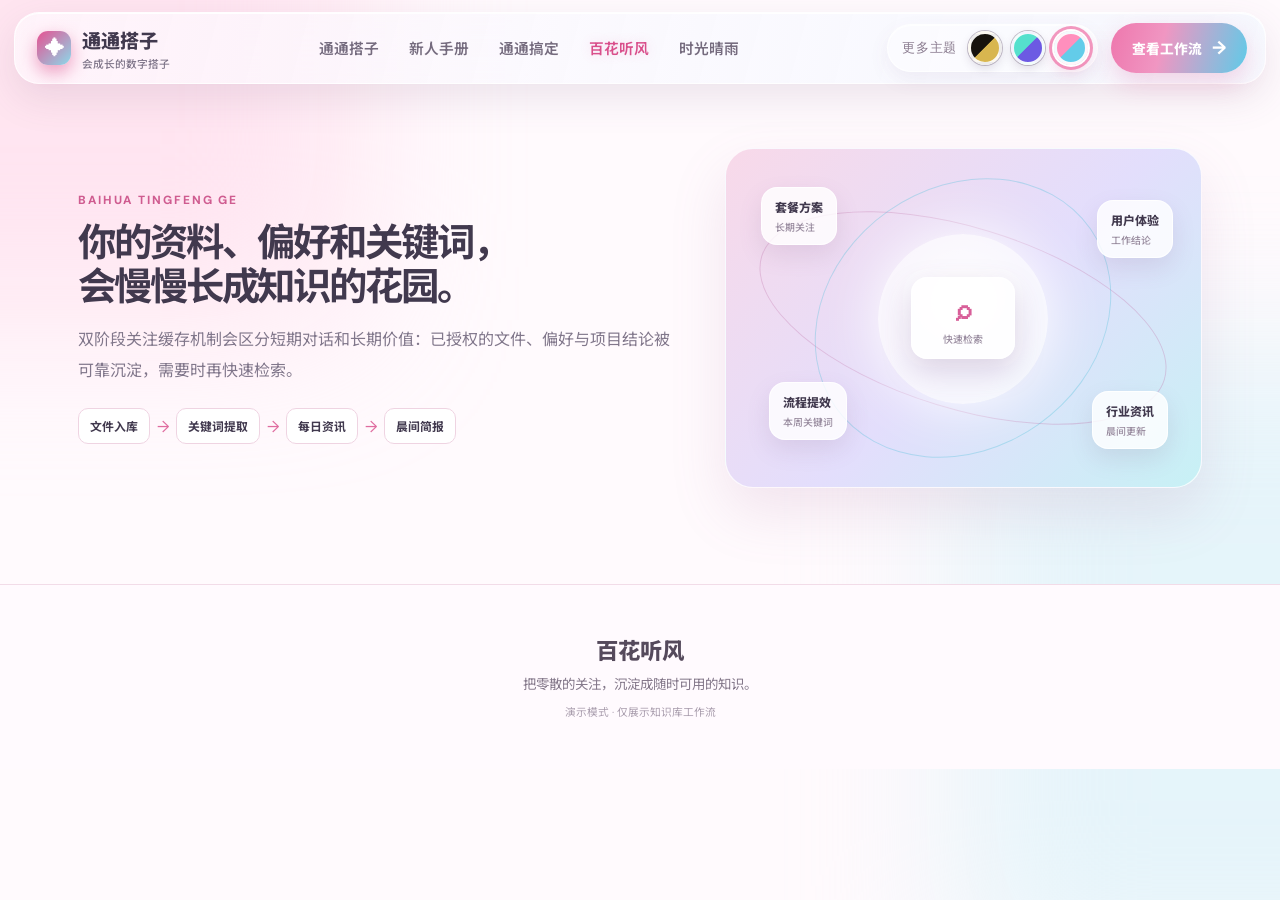
==== baihua-tingfeng.html @ 00a23cb8 "Publish Tongtong companion site" ====
<!doctype html>
<html lang="zh-CN"><head><meta charset="utf-8"><meta name="viewport" content="width=device-width, initial-scale=1"><meta name="theme-color" content="#fff6fb"><title>百花听风｜通通搭子</title><link rel="stylesheet" href="styles.css"><link rel="stylesheet" href="theme-enhancements.css"></head><body class="page-detail page-knowledge"><div class="ambient ambient-a"></div><div class="ambient ambient-b"></div><header class="topbar"><a class="brand" href="index.html"><span class="brand-mark">✦</span><span>通通搭子<small>会成长的数字搭子</small></span></a><nav><a href="index.html">通通搭子</a><a href="tongtong-work.html">通通搞定</a><a class="is-current" href="baihua-tingfeng.html">百花听风</a><a href="time-weather.html">时光晴雨</a></nav><div class="top-actions"><div class="theme-switcher" aria-label="通通主题"><button class="theme-label-button" id="openThemes" type="button">通通主题</button><button class="theme-swatch swatch-anjin" type="button" data-theme="anjin" aria-label="查看暗金主题"></button><button class="theme-swatch swatch-liuguang" type="button" data-theme="liuguang" aria-label="查看流光主题"></button><button class="theme-swatch swatch-feisu is-active" type="button" data-theme="feisu" aria-label="查看绯苏主题"></button></div><a class="primary compact" href="tongtong-work.html">查看工作流 <span>→</span></a></div></header><main class="page-content"><section class="section-wrap knowledge"><div class="knowledge-copy"><p class="eyebrow">BAIHUA TINGFENG GE</p><h2>你的资料、偏好和关键词，<br>会慢慢长成知识的花园。</h2><p>双阶段关注缓存机制会区分短期对话和长期价值：已授权的文件、偏好与项目结论被可靠沉淀，需要时再快速检索。</p><div class="flow-pills"><span>文件入库</span><i>→</i><span>关键词提取</span><i>→</i><span>每日资讯</span><i>→</i><span>晨间简报</span></div></div><div class="knowledge-board"><div class="board-glow"></div><div class="memory-node n1">套餐方案<small>长期关注</small></div><div class="memory-node n2">用户体验<small>工作结论</small></div><div class="memory-node n3">流程提效<small>本周关键词</small></div><div class="memory-node n4">行业资讯<small>晨间更新</small></div><div class="search-core">⌕<small>快速检索</small></div></div></section></main><footer><span>百花听风</span><p>把零散的关注，沉淀成随时可用的知识。</p><small>演示模式 · 仅展示知识库工作流</small></footer><dialog id="themeDialog"><div class="dialog-head"><div><p class="eyebrow">TONGTONG THEME</p><h2 id="themeDialogTitle">绯苏主题</h2></div><button id="closeThemes" aria-label="关闭主题画廊">×</button></div><div class="theme-gallery is-single"><article class="theme-card feisu" data-theme-card="feisu"><img src="../skills/tongtong-daily-companion/assets/email/tongtong-report-top.png" alt="绯苏主题顶部樱花晴空"><div><b>绯苏</b><span>红粉 · 银 · 天蓝</span><p>轻盈、柔和，把努力写成一封花园来信。</p></div><img src="../skills/tongtong-daily-companion/assets/email/tongtong-report-bottom.png" alt="绯苏主题底部百花小镇"></article><article class="theme-card liuguang" data-theme-card="liuguang" hidden><img src="../skills/tongtong-daily-companion/assets/email/tongtong-liuguang-report-top.png" alt="流光主题顶部极光天空"><div><b>流光</b><span>极光蓝 · 紫 · 外发光</span><p>深靛星海中，每一份努力都留下一道光。</p></div><img src="../skills/tongtong-daily-companion/assets/email/tongtong-liuguang-report-bottom.png" alt="流光主题底部极光小镇"></article><article class="theme-card anjin" data-theme-card="anjin" hidden><img src="../skills/tongtong-daily-companion/assets/email/tongtong-anjin-report-top.png" alt="暗金主题顶部华美天空"><div><b>暗金</b><span>暖白 · 华贵金属</span><p>沉静积累，在温润黄金光泽中闪耀。</p></div><img src="../skills/tongtong-daily-companion/assets/email/tongtong-anjin-report-bottom.png" alt="暗金主题底部金色小镇"></article></div></dialog><script src="app.js"></script></body></html>
---- styles.css ----
@import url('https://fonts.googleapis.com/css2?family=DM+Sans:wght@400;500;600;700&family=Noto+Sans+SC:wght@400;500;600;700;800&display=swap');
:root{--ink:#41394e;--muted:#81778b;--pink:#ea669d;--pink2:#f7a7c9;--blue:#65cce9;--lav:#b69bee;--paper:#fffdfd;--line:#efd4e2;--soft:#fff5fa;--shadow:0 20px 55px rgba(197,113,155,.14)}*{box-sizing:border-box}html{scroll-behavior:smooth}body{margin:0;color:var(--ink);font-family:"DM Sans","Noto Sans SC",sans-serif;background:#fffafd;overflow-x:hidden}.ambient{position:fixed;pointer-events:none;filter:blur(80px);opacity:.5;z-index:-1}.ambient-a{width:34rem;height:34rem;background:#ffd0e4;top:-14rem;left:-12rem}.ambient-b{width:40rem;height:40rem;background:#cceff7;right:-20rem;top:22rem}.topbar{height:82px;max-width:1280px;margin:auto;padding:0 32px;display:flex;align-items:center;justify-content:space-between;background:rgba(255,253,253,.68);backdrop-filter:blur(18px);position:sticky;top:0;z-index:5;border-bottom:1px solid rgba(235,202,221,.55)}.brand{display:flex;gap:11px;align-items:center;text-decoration:none;color:var(--ink);font-weight:800;font-size:1.2rem}.brand small{display:block;font-size:.67rem;font-weight:500;color:var(--muted);margin-top:2px}.brand-mark{display:grid;place-items:center;width:34px;height:34px;background:linear-gradient(135deg,#e65191,#8bd9ea);color:#fff;border-radius:11px;box-shadow:0 7px 18px #ec9abe}nav{display:flex;gap:30px}nav a,.soft-link{color:#756b7e;text-decoration:none;font-size:.92rem;font-weight:600}.top-actions{display:flex;align-items:center;gap:12px}.theme-button{border:1px solid var(--line);background:#fff9fc;border-radius:999px;color:#6e6178;padding:10px 14px;cursor:pointer;font:inherit;font-weight:700}.primary{display:inline-flex;align-items:center;gap:20px;padding:14px 19px;border-radius:14px;text-decoration:none;color:#fff;background:linear-gradient(100deg,#ef78a9,#a98bea 57%,#62cdea);box-shadow:0 10px 24px #e2a4c7;font-weight:800}.primary span{font-size:1.15rem}.primary.compact{padding:10px 14px;border-radius:12px;font-size:.86rem;gap:10px}.section-wrap{max-width:1180px;margin:0 auto;padding:96px 28px}.hero{min-height:680px;display:grid;grid-template-columns:1.05fr .95fr;align-items:center;gap:42px}.eyebrow{font-size:.74rem;letter-spacing:.16em;font-weight:800;color:#cf5c90;margin:0 0 14px}.hero h1,.section-heading h2,.knowledge h2,.achievement h2{font-size:clamp(2.35rem,4vw,4.45rem);line-height:1.14;margin:0;letter-spacing:-.055em}.hero h1 em{font-style:normal;background:linear-gradient(90deg,#eb639e,#a88fe9,#61c9e7);-webkit-background-clip:text;color:transparent}.hero-text{font-size:1.05rem;line-height:1.9;max-width:37rem;color:#71677b;margin:24px 0}.hero-actions{display:flex;align-items:center;gap:24px}.hero-stats{display:flex;gap:22px;margin-top:40px}.hero-stats span{font-size:.78rem;color:#897f90;border-left:2px solid #f0b5ce;padding-left:10px}.hero-stats b{display:block;color:#4b4255;font-size:1rem}.hero-scene{height:530px;position:relative;border-radius:42px;background:linear-gradient(145deg,#f8d8e7 0%,#e5d9f9 48%,#c9eef5);overflow:hidden;box-shadow:var(--shadow)}.hero-scene:after{content:"";position:absolute;inset:0;background:radial-gradient(circle at 80% 20%,rgba(255,255,255,.7),transparent 30%),url('../skills/tongtong-daily-companion/assets/email/tongtong-report-top.png') center/cover;opacity:.28}.hero-pet{position:absolute;width:min(64%,345px);bottom:35px;left:50%;transform:translateX(-50%);z-index:1;filter:drop-shadow(0 20px 20px #bd83a5)}.orb,.hero-card{position:absolute;z-index:2;background:rgba(255,255,255,.85);backdrop-filter:blur(10px);border:1px solid #fff;border-radius:18px;box-shadow:0 12px 30px rgba(110,78,116,.14)}.orb{padding:10px 13px;display:grid;grid-template-columns:26px auto;column-gap:7px;font-size:.71rem}.orb i{grid-row:span 2;display:grid;place-items:center;font-style:normal;width:26px;height:26px;border-radius:9px;color:#fff;background:linear-gradient(135deg,#f275ad,#7fd5e9)}.orb b{font-size:.74rem}.orb small{color:#8c8294}.orb-top{right:20px;top:35px}.orb-left{left:18px;top:180px}.orb-right{right:13px;bottom:145px}.hero-card{left:24px;right:24px;bottom:22px;padding:14px 18px}.hero-card p,.hero-card small{margin:0;font-size:.72rem;color:#887d90}.hero-card strong{display:block;margin:5px 0 9px;font-size:.93rem}.mini-progress,.pink-bar{height:8px;border-radius:999px;background:#f4e1eb;overflow:hidden}.mini-progress span{display:block;height:100%;width:72%;background:linear-gradient(90deg,#eb6ba2,#8fcff0);border-radius:inherit}.feature-strip{max-width:1124px;margin:-24px auto 0;display:grid;grid-template-columns:repeat(4,1fr);background:rgba(255,255,255,.84);border:1px solid var(--line);border-radius:21px;box-shadow:var(--shadow);position:relative}.feature-strip div{padding:22px 28px;border-right:1px solid #f3e5ed}.feature-strip div:last-child{border:0}.feature-strip span{font-size:1.3rem;margin-right:8px}.feature-strip b{font-size:.94rem}.feature-strip small{display:block;color:#918698;padding-left:29px;margin-top:4px;font-size:.72rem}.section-heading{max-width:680px;margin-bottom:36px}.section-heading h2{font-size:clamp(2rem,3vw,3.15rem)}.section-heading>p:last-child{line-height:1.8;color:var(--muted)}.workflow{padding-top:120px}.workflow-grid{display:grid;grid-template-columns:repeat(3,1fr);gap:18px}.timeline-card{padding:27px;border:1px solid var(--line);background:rgba(255,255,255,.77);border-radius:23px;min-height:230px}.timeline-card.featured{background:linear-gradient(145deg,#fff0f7,#f9f4ff,#eefbfe);border-color:#e9bcda;box-shadow:0 16px 35px rgba(217,95,148,.12)}.time{display:flex;align-items:center;gap:12px}.time b{font-size:1.45rem;color:#de5d97}.time span{font-size:.78rem;font-weight:800}.timeline-card p{line-height:1.75;color:#73697c;font-size:.9rem}.tag-row{display:flex;gap:7px;flex-wrap:wrap}.tag-row span,.garden-tags span{font-size:.7rem;padding:6px 9px;border-radius:999px;background:#f8e5ef;color:#be5486;font-weight:700}.task-list{display:grid;gap:8px;font-size:.78rem;color:#665c70}.task-list i{display:inline-block;width:8px;height:8px;border-radius:50%;background:#e7659d;margin-right:7px}.weekday-row{margin-top:18px;display:flex;gap:8px;flex-wrap:wrap}.weekday-row span{padding:10px 13px;background:#fff8fb;border:1px solid #f3d9e6;border-radius:12px;font-size:.76rem;color:#8b7b91}.weekday-row b{color:#5c5264;margin-left:5px}.reports{padding-top:42px}.report-layout{display:grid;grid-template-columns:1.15fr .85fr;gap:25px}.ppt-stage{min-height:535px;background:#fff;position:relative;overflow:hidden;border-radius:25px;box-shadow:0 26px 55px rgba(188,83,108,.19);border:1px solid #f3d9e6}.ppt-ribbon{height:48px;display:flex;justify-content:space-between;align-items:center;padding:0 25px;color:#e92e58;border-bottom:3px solid #f14b67;font-weight:800;font-size:1.2rem}.ppt-ribbon span{font-size:.74rem}.ppt-stage>img{position:absolute;width:46%;left:1%;bottom:35px;filter:drop-shadow(0 16px 17px #f08b8e)}.ppt-title{position:absolute;left:53%;top:93px;color:#e32d4f}.ppt-title b{display:block;font-size:.78rem;letter-spacing:.13em}.ppt-title strong{display:block;font-size:2.4rem;margin-top:4px}.ppt-title p{font-size:.78rem;color:#85747a}.word-cloud{position:absolute;right:23px;top:195px;width:43%;height:220px;background:#fff9f5;border-radius:20px;padding:16px;overflow:hidden}.word-cloud>*{position:absolute;font-style:normal}.word-cloud b{font-size:2.35rem;color:#5c8620;top:79px;left:14px}.word-cloud em{font-size:1.2rem;color:#864f36;top:37px;left:25px}.word-cloud span{font-size:1.18rem;color:#9d47a2;bottom:44px;left:16px}.word-cloud i{font-size:1rem;color:#5a8581;right:19px;top:98px}.word-cloud small{font-size:.76rem;color:#b17924;bottom:22px;right:15px}.ppt-pages{position:absolute;bottom:13px;right:20px;display:flex;gap:5px}.ppt-pages button{width:27px;height:27px;border-radius:8px;border:0;background:#f7e5eb;color:#ba6a80;font-size:.67rem}.ppt-pages .active{background:#ed3d5c;color:#fff}.report-insights{padding:25px;border-radius:25px;background:linear-gradient(145deg,#4c4057,#25293d);color:#fff;box-shadow:var(--shadow)}.insight-head{display:flex;justify-content:space-between;font-size:.8rem;color:#d6c8da}.insight-head b{color:#ffb8d5}.chart-card{background:rgba(255,255,255,.09);border:1px solid rgba(255,255,255,.16);border-radius:19px;margin:23px 0 14px;padding:17px}.chart-title{display:flex;justify-content:space-between;font-size:.83rem}.chart-title b{font-size:1.35rem;color:#ffa7ca}.chart-card svg{width:100%;margin-top:8px}.axis{display:flex;justify-content:space-between;color:#b6aabd;font-size:.65rem}.metric-grid{display:grid;grid-template-columns:repeat(2,1fr);gap:8px}.metric-grid div{padding:14px;background:rgba(255,255,255,.08);border-radius:14px}.metric-grid b{font-size:1.3rem;color:#fff0c3;display:block}.metric-grid span{font-size:.68rem;color:#c8bbd0}.outline{width:100%;margin-top:16px;padding:12px;border:1px solid rgba(255,255,255,.4);border-radius:12px;color:#fff;background:transparent;font:inherit;font-size:.78rem;font-weight:800}.outline span{float:right}.knowledge{display:grid;grid-template-columns:1fr .8fr;align-items:center;gap:50px}.knowledge h2,.achievement h2{font-size:clamp(2rem,3vw,3.35rem)}.knowledge-copy>p:not(.eyebrow),.achievement p{line-height:1.9;color:var(--muted)}.flow-pills{display:flex;gap:7px;align-items:center;flex-wrap:wrap;margin-top:22px}.flow-pills span{background:#fff;border:1px solid var(--line);padding:8px 11px;border-radius:10px;font-size:.74rem;font-weight:700}.flow-pills i{color:#df6c9f;font-style:normal}.knowledge-board{height:340px;border-radius:28px;background:linear-gradient(145deg,#f7dce9,#e9e1ff,#d6f2f5);position:relative;overflow:hidden}.board-glow{position:absolute;width:170px;height:170px;border-radius:50%;background:rgba(255,255,255,.75);left:calc(50% - 85px);top:85px;box-shadow:0 0 60px #fff}.memory-node,.search-core{position:absolute;border-radius:16px;background:rgba(255,255,255,.82);box-shadow:0 10px 23px rgba(129,94,134,.14);padding:10px 13px;font-size:.75rem;font-weight:800;z-index:1}.memory-node small,.search-core small{display:block;font-size:.62rem;color:#9a8da0;margin-top:3px;font-weight:500}.n1{top:38px;left:35px}.n2{top:51px;right:28px}.n3{bottom:47px;left:43px}.n4{bottom:38px;right:33px}.search-core{left:calc(50% - 52px);top:128px;width:104px;height:82px;text-align:center;font-size:1.8rem;padding-top:12px;color:#d85f99}.growth{padding-top:38px}.growth-grid{display:grid;grid-template-columns:1.1fr .85fr .85fr;gap:18px}.energy-panel,.garden-panel,.intimacy-panel{border-radius:25px;padding:23px;background:#fff;border:1px solid var(--line);box-shadow:0 14px 35px rgba(183,98,141,.09)}.energy-panel{background:linear-gradient(145deg,#fff0f7,#f9f2ff,#eefaff)}.panel-top{display:flex;justify-content:space-between}.panel-top span{font-size:.8rem;font-weight:800;color:#c55286}.panel-top h3{margin:7px 0 0;font-size:1.55rem}.panel-top h3 em{font-size:.78rem;font-style:normal;color:#8d8194}.panel-top>b{font-size:1.5rem;color:#dc5c98}.panel-top>b small{display:block;font-size:.66rem;color:#8c8192;text-align:right}.energy-ring{width:148px;height:148px;margin:15px auto 6px;border-radius:50%;display:grid;place-items:center;background:conic-gradient(#e8609b 0 62%,#a68eec 62% 86%,#dceff5 86%);position:relative}.energy-ring:before{content:"";position:absolute;inset:10px;border-radius:50%;background:#fff8fb}.energy-ring div{z-index:1;text-align:center}.energy-ring b{display:block;font-size:1.8rem}.energy-ring span{font-size:.72rem;color:#8f8394}.hint{font-size:.76rem;text-align:center;color:#7e7285}.energy-chart{height:62px;margin:18px 0 8px;background:linear-gradient(transparent 49%,rgba(227,168,202,.32) 50%,transparent 51%);position:relative}.energy-chart svg{width:100%;height:100%}.legend{display:flex;justify-content:space-between;font-size:.67rem;color:#827487}.legend i{display:inline-block;width:8px;height:8px;background:#e6619d;border-radius:50%;margin-right:4px}.legend b{color:#c45a8a}.garden-panel{background:linear-gradient(145deg,#effff9,#f5fbff);position:relative;overflow:hidden;min-height:335px}.garden-panel h3{font-size:1.3rem;margin:10px 0}.garden-panel p:not(.eyebrow){font-size:.82rem;line-height:1.7;color:#6e7888;max-width:56%}.garden-panel>img{position:absolute;width:54%;right:-4%;top:62px;filter:drop-shadow(0 14px 13px #88d9c0)}.garden-panel footer{position:absolute;bottom:20px;left:23px;right:23px;border-top:1px solid #c8eee1;padding-top:12px;font-size:.7rem;color:#71899a}.garden-panel footer b{color:#347e69}.garden-panel footer span{float:right}.intimacy-panel{background:linear-gradient(145deg,#fff4fa,#fff);min-height:335px}.pet-wrap{height:132px;background:linear-gradient(135deg,#f6dcea,#e7f5fc);border-radius:18px;display:flex;align-items:center;justify-content:center;position:relative;overflow:hidden}.pet-wrap img{height:122px;filter:drop-shadow(0 9px 8px #e5a1bd)}.pet-wrap span{position:absolute;bottom:9px;right:11px;background:rgba(255,255,255,.85);font-size:.62rem;padding:5px 7px;border-radius:8px}.intimacy-panel h3{font-size:.95rem;margin:21px 0 6px}.intimacy-panel h3 b{float:right;font-size:1.25rem;color:#df6299}.intimacy-panel p{font-size:.72rem;color:#877989}.pink-bar span{display:block;width:86%;height:100%;background:linear-gradient(90deg,#e7619b,#b6a0ee,#6ed0e9)}.intimacy-panel footer{font-size:.65rem;color:#b45582;display:flex;justify-content:space-between;margin-top:8px}.achievement{display:flex;justify-content:space-between;align-items:center;gap:35px}.achievement>div:first-child{max-width:450px}.badges{display:flex;max-width:490px;justify-content:flex-end;gap:10px;flex-wrap:wrap}.badges span{padding:12px 15px;border-radius:999px;background:#fff;border:2px solid;box-shadow:0 8px 17px rgba(120,97,132,.1);font-size:.78rem;font-weight:800}.green{color:#358269;border-color:#64dab4}.blue{color:#317eae;border-color:#69c8ee}.purple{color:#8052a8;border-color:#bf83e1}.orange{color:#d16b35;border-color:#f7b56c}footer{padding:48px 20px;text-align:center;border-top:1px solid #f2dce8;background:#fffafe;color:#84788a}footer>span{font-size:1.4rem;font-weight:800;color:#554a5c}footer p{margin:7px 0;font-size:.84rem}footer small{font-size:.67rem;color:#aa9eae}dialog{width:min(1060px,94vw);border:0;border-radius:28px;padding:28px;background:#fffafd;color:var(--ink);box-shadow:0 30px 90px rgba(70,41,68,.32)}dialog::backdrop{background:rgba(50,31,54,.38);backdrop-filter:blur(5px)}.dialog-head{display:flex;justify-content:space-between;align-items:flex-start;margin-bottom:20px}.dialog-head h2{margin:0;font-size:2rem}.dialog-head button{border:0;background:#f5e5ed;border-radius:50%;width:34px;height:34px;font-size:1.5rem;color:#785f71;cursor:pointer}.theme-gallery{display:grid;grid-template-columns:repeat(3,1fr);gap:15px}.theme-card{border:1px solid var(--line);overflow:hidden;border-radius:19px;background:#fff}.theme-card>img{width:100%;height:100px;object-fit:cover;display:block}.theme-card>div{padding:15px}.theme-card b{font-size:1.2rem;display:block}.theme-card span{font-size:.7rem;color:#a16e8c;font-weight:800}.theme-card p{font-size:.75rem;line-height:1.65;color:#756b7c;margin:9px 0 0}.liuguang{background:#09102b;border-color:#464c91;color:#eef6ff}.liuguang span,.liuguang p{color:#a9b8e2}.anjin{background:#f5f3ee;border-color:#d5bd74}.anjin span{color:#9b792c}.anjin p{color:#776f62}@media(max-width:840px){.topbar{padding:0 17px;height:68px}.topbar nav{display:none}.theme-button{font-size:.72rem;padding:8px 10px}.primary.compact{font-size:0;padding:9px}.primary.compact span{font-size:1.1rem}.section-wrap{padding:68px 19px}.hero{grid-template-columns:1fr;padding-top:52px}.hero-scene{height:430px}.feature-strip{margin:0 17px;grid-template-columns:repeat(2,1fr)}.feature-strip div:nth-child(2){border-right:0}.feature-strip div:nth-child(-n+2){border-bottom:1px solid #f3e5ed}.workflow-grid,.report-layout,.growth-grid,.knowledge{grid-template-columns:1fr}.achievement{display:block}.badges{justify-content:flex-start;margin-top:25px}.theme-gallery{grid-template-columns:1fr}.ppt-stage{min-height:490px}.hero-stats{gap:10px}.hero-stats span{font-size:.65rem}.word-cloud{height:180px}.ppt-title{top:82px}.ppt-title strong{font-size:1.9rem}}@media(max-width:430px){.top-actions{gap:5px}.theme-button{font-size:0;padding:9px}.theme-button:first-letter{font-size:1rem}.hero h1{font-size:2.55rem}.hero-scene{margin:0 -5px}.orb-left{top:130px}.orb-right{bottom:120px}.ppt-stage>img{width:53%;left:-4%}.ppt-title{left:49%}.word-cloud{width:50%;right:8px}.word-cloud b{font-size:1.7rem}.feature-strip div{padding:17px}.growth-grid{gap:13px}}
---- theme-enhancements.css ----
/* A more immersive command-centre scene, inspired by the reference project's visual hierarchy. */
.topbar{max-width:none;padding-left:max(32px,calc((100vw - 1280px)/2 + 32px));padding-right:max(32px,calc((100vw - 1280px)/2 + 32px));background:rgba(255,253,253,.82)}
.hero{position:relative}.hero:before{content:"";position:absolute;width:620px;height:420px;right:-210px;top:95px;pointer-events:none;background:radial-gradient(ellipse,rgba(119,210,233,.14),transparent 68%);filter:blur(8px)}
.hero-scene{border:1px solid rgba(255,255,255,.94);background:linear-gradient(135deg,#f6d9e9 0%,#e9e1ff 44%,#c4edf6 100%);box-shadow:0 30px 70px rgba(173,103,147,.20),inset 0 1px rgba(255,255,255,.86)}
.hero-scene:before{content:"";position:absolute;inset:12px;border:1px solid rgba(255,255,255,.68);border-radius:32px;z-index:1;pointer-events:none}.hero-scene:after{opacity:.22;mix-blend-mode:soft-light}
.scene-sky{position:absolute;inset:0;background:radial-gradient(circle at 13% 15%,rgba(255,255,255,.74),transparent 18%),radial-gradient(circle at 76% 17%,rgba(255,255,255,.62),transparent 12%),linear-gradient(125deg,rgba(255,255,255,.1),rgba(253,216,235,.1));z-index:0}
.pet-aura{position:absolute;width:315px;height:315px;border-radius:50%;left:50%;top:50%;transform:translate(-50%,-49%);z-index:1;background:radial-gradient(circle,rgba(255,255,255,.73) 0 29%,rgba(255,255,255,.26) 42%,transparent 69%);border:1px solid rgba(255,255,255,.44);box-shadow:0 0 0 27px rgba(255,255,255,.08),0 0 80px rgba(255,205,227,.58)}
.hero-pet{width:285px;bottom:4px;z-index:2}.orbit-line{position:absolute;left:50%;top:50%;width:470px;height:215px;border:1px solid rgba(218,106,157,.34);border-radius:50%;transform:translate(-50%,-50%) rotate(-14deg);z-index:1}.orbit-line-two{width:380px;height:310px;border-color:rgba(91,197,224,.3);transform:translate(-50%,-50%) rotate(51deg)}
.scene-kicker{position:absolute;left:28px;top:27px;z-index:3;font-size:.64rem;font-weight:800;letter-spacing:.12em;color:#9d5c7c}.scene-kicker span{color:#53cdb6;text-shadow:0 0 10px #53cdb6;margin-right:5px}.signal{position:absolute;z-index:3;width:9px;height:9px;border-radius:50%;background:#fff;box-shadow:0 0 0 5px rgba(255,255,255,.24),0 0 16px rgba(227,97,153,.8)}.signal-a{left:135px;top:118px}.signal-b{right:112px;top:126px;background:#89e0ef;box-shadow:0 0 0 5px rgba(137,224,239,.22),0 0 16px rgba(79,193,220,.8)}.signal-c{right:96px;bottom:102px;background:#bda3f1;box-shadow:0 0 0 5px rgba(189,163,241,.2),0 0 16px rgba(151,113,224,.8)}
.orb,.hero-card{border-color:rgba(255,255,255,.92);background:rgba(255,255,255,.78);box-shadow:0 15px 36px rgba(111,75,119,.15)}.orb{transition:transform .25s ease,box-shadow .25s ease}.orb:hover{transform:translateY(-4px);box-shadow:0 20px 35px rgba(113,72,115,.22)}.hero-card{padding:15px 18px 14px}.card-status{display:flex;justify-content:space-between;align-items:center;margin-bottom:8px;font-size:.67rem;color:#806f82}.card-status b{color:#39a88e;font-size:.79rem}.hero-card p{font-weight:700;color:#a96b88}.feature-strip{border-color:rgba(234,188,215,.76);background:rgba(255,255,255,.9);box-shadow:0 24px 55px rgba(184,103,145,.13)}
.timeline-card,.energy-panel,.garden-panel,.intimacy-panel{transition:transform .24s ease,box-shadow .24s ease}.timeline-card:hover,.energy-panel:hover,.garden-panel:hover,.intimacy-panel:hover{transform:translateY(-5px);box-shadow:0 22px 43px rgba(183,98,141,.15)}
.knowledge-board{background:radial-gradient(circle at 50% 45%,rgba(255,255,255,.88),transparent 24%),linear-gradient(135deg,#f8d9e9,#e3defc 53%,#c7f1f5);box-shadow:0 25px 55px rgba(171,108,151,.15);border:1px solid rgba(255,255,255,.8)}.knowledge-board:before,.knowledge-board:after{content:"";position:absolute;width:420px;height:180px;border:1px solid rgba(193,121,173,.34);border-radius:50%;left:50%;top:50%;transform:translate(-50%,-50%) rotate(17deg)}.knowledge-board:after{width:310px;height:260px;transform:translate(-50%,-50%) rotate(-35deg);border-color:rgba(81,191,216,.34)}.memory-node,.search-core{border:1px solid rgba(255,255,255,.86)}.search-core{box-shadow:0 12px 30px rgba(113,74,137,.22),0 0 0 8px rgba(255,255,255,.19)}
@media(max-width:840px){.topbar{padding-left:17px;padding-right:17px}.pet-aura{transform:translate(-50%,-50%) scale(.82)}.hero-pet{width:245px}.orbit-line{width:390px}.signal-a{left:95px}.signal-b{right:72px}.signal-c{right:54px}.scene-kicker{left:22px;top:22px}}

/* Full-bleed Feisu landing cover. */
.feisu-home{min-height:calc(100vh - 82px);position:relative;isolation:isolate;overflow:hidden;background:#eaf7ff url('assets/feisu-home/background.png') center 44%/cover no-repeat;border-bottom:1px solid rgba(237,166,202,.55)}
.feisu-home:before{content:"";position:absolute;inset:0;z-index:-1;background:linear-gradient(90deg,rgba(255,251,254,.90) 0%,rgba(255,248,252,.64) 37%,rgba(244,249,255,.13) 66%,rgba(236,248,255,.24) 100%)}
.feisu-home:after{content:"";position:absolute;left:0;right:0;bottom:0;height:220px;z-index:-1;background:linear-gradient(transparent,rgba(255,250,253,.7))}
.feisu-wash{position:absolute;inset:0;z-index:-1;pointer-events:none;background:radial-gradient(circle at 18% 44%,rgba(255,255,255,.66),transparent 31%),radial-gradient(circle at 76% 45%,rgba(255,215,236,.17),transparent 26%)}
.feisu-copy{position:absolute;left:max(6vw,calc((100vw - 1280px)/2));top:50%;width:min(47vw,650px);transform:translateY(-52%);z-index:2}.feisu-kicker{margin:0 0 20px;color:#df4f92;font-size:.82rem;font-weight:800;letter-spacing:.14em}.keyword-title{display:flex;flex-direction:column;align-items:flex-start;gap:2px}.keyword-title span{font-family:"Noto Serif SC","STKaiti","KaiTi",serif;font-weight:900;line-height:.98;letter-spacing:-.07em;font-size:clamp(3.6rem,6.3vw,6.9rem);background:linear-gradient(100deg,#e84275 0%,#ff6b95 42%,#dd62a2 68%,#5fcde6 100%);-webkit-background-clip:text;background-clip:text;color:transparent;filter:drop-shadow(0 8px 10px rgba(239,89,139,.17))}.keyword-title span:nth-child(2){margin-left:1.05em}.keyword-title span:nth-child(3){margin-left:.38em}.feisu-lead{max-width:520px;margin:27px 0 25px;color:#675c72;font-size:1rem;line-height:1.85;font-weight:500}.home-note{color:#7c7183;font-size:.78rem;font-weight:600}.feisu-copy .hero-actions{gap:22px}
.flower-orbit{position:absolute;right:max(2vw,calc((100vw - 1420px)/2));top:50%;width:min(52vw,730px);height:min(72vh,650px);transform:translateY(-49%);z-index:2}.flower-ring{position:absolute;left:52%;top:50%;border:1px solid rgba(234,111,168,.32);border-radius:50%;transform:translate(-50%,-50%) rotate(-15deg)}.ring-a{width:79%;height:62%}.ring-b{width:63%;height:79%;border-color:rgba(79,197,227,.31);transform:translate(-50%,-50%) rotate(43deg)}
.pet-core{position:absolute;left:52%;top:51%;width:315px;height:315px;transform:translate(-50%,-50%);border:1px solid rgba(255,255,255,.75);border-radius:50%;background:radial-gradient(circle,rgba(255,255,255,.82),rgba(255,239,248,.38) 55%,rgba(162,225,240,.18));box-shadow:0 0 0 24px rgba(255,255,255,.13),0 24px 65px rgba(163,102,151,.20);cursor:pointer;transition:.35s ease}.pet-core:hover{transform:translate(-50%,-50%) scale(1.035);box-shadow:0 0 0 30px rgba(255,255,255,.17),0 28px 75px rgba(194,96,151,.27)}.pet-core img{position:absolute;width:92%;height:92%;left:4%;top:-2%;object-fit:contain;filter:drop-shadow(0 18px 18px rgba(186,94,139,.22))}.pet-core span{position:absolute;left:50%;bottom:25px;transform:translateX(-50%);color:#fff;font-size:1.25rem;font-weight:900;text-shadow:0 1px 8px rgba(102,55,93,.44);white-space:nowrap}.pet-core small{display:block;margin-top:4px;font-size:.65rem;letter-spacing:.14em;font-weight:700}
.flower-node{position:absolute;width:116px;border:0;background:transparent;padding:0;cursor:pointer;color:#5f5368;font:inherit;transition:transform .28s ease;z-index:3}.flower-node:hover,.flower-node:focus-visible{transform:translateY(-8px) scale(1.06);outline:none}.flower-node img{width:82px;height:82px;display:block;margin:auto;object-fit:contain;filter:drop-shadow(0 8px 16px rgba(217,83,146,.24));animation:flowerBreathe 3.2s ease-in-out infinite}.flower-node span{display:block;margin-top:-7px;padding:7px 9px;border:1px solid rgba(255,255,255,.92);border-radius:12px;background:rgba(255,255,255,.78);box-shadow:0 9px 22px rgba(111,76,120,.12);font-size:.78rem;font-weight:800;backdrop-filter:blur(8px)}.flower-node small{display:block;margin-top:3px;color:#8a7d90;font-size:.58rem;font-weight:600}.node-work{left:7%;top:15%}.node-knowledge{right:1%;top:17%}.node-report{left:3%;bottom:14%}.node-growth{right:0;bottom:13%}.node-knowledge img{animation-delay:-.8s}.node-report img{animation-delay:-1.6s}.node-growth img{animation-delay:-2.4s}
.home-windchime{position:absolute;right:-19%;top:-17%;width:44%;opacity:.82;filter:drop-shadow(0 10px 22px rgba(213,83,145,.18));pointer-events:none}.orbit-hint{position:absolute;right:13%;bottom:0;color:#796e80;font-size:.7rem}.orbit-hint i{display:inline-block;width:7px;height:7px;border-radius:50%;margin-right:6px;background:#57cde8;box-shadow:0 0 0 5px rgba(87,205,232,.13),0 0 12px #57cde8}.scroll-cue{position:absolute;left:50%;bottom:19px;display:flex;flex-direction:column;align-items:center;gap:4px;transform:translateX(-50%);color:#8c7e91;text-decoration:none;font-size:.58rem;letter-spacing:.16em;font-weight:700}.scroll-cue i{font-style:normal;font-size:1.3rem;color:#dd669c;animation:scrollBounce 1.8s ease-in-out infinite}
@keyframes flowerBreathe{50%{transform:translateY(-5px) scale(1.04);filter:drop-shadow(0 11px 21px rgba(217,83,146,.32))}}@keyframes scrollBounce{50%{transform:translateY(5px)}}
@media(max-width:980px){.feisu-home{min-height:900px}.feisu-copy{top:35%;width:54vw}.flower-orbit{right:-8%;top:66%;width:62vw;height:520px}.keyword-title span{font-size:clamp(3rem,7vw,5rem)}.pet-core{width:250px;height:250px}.flower-node{width:100px}.flower-node img{width:68px;height:68px}.home-windchime{display:none}}
@media(max-width:680px){.feisu-home{min-height:970px;background-position:60% center}.feisu-home:before{background:linear-gradient(180deg,rgba(255,251,254,.91),rgba(255,248,252,.51) 55%,rgba(236,248,255,.45))}.feisu-copy{position:relative;left:auto;top:auto;width:auto;padding:74px 22px 0;transform:none;text-align:center}.keyword-title{align-items:center}.keyword-title span:nth-child(n){margin-left:0}.keyword-title span{font-size:3.35rem}.feisu-lead{font-size:.94rem}.feisu-copy .hero-actions{justify-content:center;flex-wrap:wrap}.flower-orbit{right:auto;left:50%;top:62%;width:620px;height:480px;transform:translate(-50%,0) scale(.76)}.scroll-cue{display:none}}

/* Living flower orbit: each node revolves while its flower spins independently. */
.flower-node{left:0;right:auto;top:0;bottom:auto;offset-path:ellipse(39% 32% at 52% 50%);offset-rotate:0deg;animation:flowerRevolve 24s linear infinite;will-change:offset-distance}
.flower-node img{animation:flowerSpin 8s linear infinite;will-change:transform}
.node-work{animation-delay:0s}.node-knowledge{animation-delay:-6s}.node-report{animation-delay:-12s}.node-growth{animation-delay:-18s}
.flower-node:nth-of-type(3) img{animation-duration:9.5s;animation-direction:reverse}.flower-node:nth-of-type(4) img{animation-duration:7.4s}.flower-node:nth-of-type(5) img{animation-duration:10.5s;animation-direction:reverse}
.flower-node:hover img,.flower-node:focus-visible img{filter:drop-shadow(0 10px 25px rgba(230,74,142,.48)) brightness(1.08)}
.orbit-petal{position:absolute;left:0;top:0;width:var(--petal-size,12px);height:var(--petal-size,12px);object-fit:contain;z-index:4;pointer-events:none;transform:translate(-50%,-50%);filter:drop-shadow(0 3px 5px rgba(204,85,139,.24));animation:petalDrift var(--petal-time,3.6s) cubic-bezier(.18,.65,.3,1) forwards;will-change:transform,opacity}
@keyframes flowerRevolve{to{offset-distance:100%}}@keyframes flowerSpin{to{transform:rotate(360deg)}}@keyframes petalDrift{0%{opacity:0;transform:translate(-50%,-50%) rotate(0) scale(.6)}12%{opacity:.88}100%{opacity:0;transform:translate(calc(-50% + var(--petal-x)),calc(-50% + var(--petal-y))) rotate(var(--petal-turn)) scale(.15)}}
@media(prefers-reduced-motion:reduce){.flower-node,.flower-node img,.orbit-petal,.scroll-cue i{animation:none!important}.node-work{offset-distance:0%}.node-knowledge{offset-distance:25%}.node-report{offset-distance:50%}.node-growth{offset-distance:75%}}

/* Orbit spacing and stronger Feisu labels. */
.flower-orbit{top:45.5%}
.flower-node{width:138px}
.flower-node span{margin-top:-5px;padding:11px 15px 12px;border:3px solid transparent;border-radius:23px;background:linear-gradient(rgba(255,253,255,.88),rgba(255,250,253,.82)) padding-box,linear-gradient(120deg,#e94f87 0%,#ff9fc3 33%,#e8e8ef 59%,#64cde8 100%) border-box;box-shadow:0 12px 28px rgba(138,82,124,.16),inset 0 1px rgba(255,255,255,.88);font-size:.86rem;line-height:1.25;backdrop-filter:blur(11px)}
.flower-node small{margin-top:5px;font-size:.67rem;color:#88798e;line-height:1.25}
.flower-node:hover span,.flower-node:focus-visible span{background:linear-gradient(rgba(255,249,253,.94),rgba(245,252,255,.91)) padding-box,linear-gradient(120deg,#df3e7b,#ff8eb8 34%,#f5f5f8 58%,#45c4e4) border-box;box-shadow:0 16px 35px rgba(215,76,139,.23),0 0 22px rgba(92,204,231,.17)}
.orbit-petal{width:var(--petal-size,26px);height:var(--petal-size,26px);filter:drop-shadow(0 5px 8px rgba(190,67,127,.34)) saturate(1.12)}
@keyframes petalDrift{0%{opacity:0;transform:translate(-50%,-50%) rotate(0) scale(.72)}10%{opacity:1}72%{opacity:.92}100%{opacity:0;transform:translate(calc(-50% + var(--petal-x)),calc(-50% + var(--petal-y))) rotate(var(--petal-turn)) scale(.32)}}
@media(max-width:980px){.flower-orbit{top:61.5%}}
@media(max-width:680px){.flower-orbit{top:59%}}

/* Three concise nodes, spaced evenly as a triangle. */
.flower-node{width:126px}
.flower-node span{margin-top:-3px;padding:12px 16px;border-radius:999px;font-size:.9rem;white-space:nowrap}
.node-work{animation-delay:0s}.node-knowledge{animation-delay:-8s}.node-growth{animation-delay:-16s}
.flower-node:nth-of-type(3) img{animation-duration:9.5s;animation-direction:reverse}.flower-node:nth-of-type(4) img{animation-duration:7.4s;animation-direction:normal}
@media(prefers-reduced-motion:reduce){.node-work{offset-distance:0%}.node-knowledge{offset-distance:33.333%}.node-growth{offset-distance:66.666%}}

/* New Tongtong Town hero artwork. */
.feisu-home{background-image:url('assets/feisu-home/tongtong-town.png');background-position:center 52%}
.feisu-home:before{background:linear-gradient(90deg,rgba(255,252,254,.92) 0%,rgba(255,250,253,.72) 37%,rgba(255,248,252,.16) 61%,rgba(244,251,255,.08) 100%)}
.feisu-wash{background:radial-gradient(circle at 18% 44%,rgba(255,255,255,.68),transparent 32%),radial-gradient(circle at 76% 43%,rgba(255,220,236,.12),transparent 26%)}
.tongtong-wordmark{display:block;width:min(45vw,650px);height:auto;margin:-12px 0 8px;filter:drop-shadow(0 14px 18px rgba(201,67,127,.20))}
.xiaoya-core{width:390px;height:590px;border:0;background:transparent;box-shadow:none;border-radius:0;overflow:visible}
.xiaoya-core:hover{transform:translate(-50%,-50%) scale(1.025);box-shadow:none}
.xiaoya-core img{width:100%;height:100%;left:0;top:0;object-fit:contain;filter:drop-shadow(0 22px 24px rgba(166,83,124,.26))}
.flower-ring{left:53%;top:49%}.ring-a{width:86%;height:66%}.ring-b{width:68%;height:84%}
.flower-node{offset-path:ellipse(43% 35% at 53% 49%)}
.home-windchime{opacity:.64}
@media(max-width:980px){.tongtong-wordmark{width:min(51vw,570px)}.xiaoya-core{width:320px;height:500px}.flower-node{offset-path:ellipse(41% 34% at 52% 49%)}}
@media(max-width:680px){.tongtong-wordmark{width:min(94vw,560px);margin:0 auto 8px}.xiaoya-core{width:310px;height:470px}.flower-node{offset-path:ellipse(37% 31% at 50% 48%)}}

/* Xiaoya stays above the orbit and gently glows. */
.xiaoya-core{z-index:8}
.xiaoya-core img{z-index:1;animation:xiaoyaFloat 4.4s ease-in-out infinite;filter:drop-shadow(0 0 10px rgba(255,255,255,.92)) drop-shadow(0 0 22px rgba(245,103,164,.52)) drop-shadow(0 0 38px rgba(89,205,235,.32)) drop-shadow(0 24px 25px rgba(147,73,113,.24));will-change:transform,filter}
.flower-node{z-index:4}.orbit-petal{z-index:5}.flower-ring{z-index:2}.home-windchime{z-index:3}
@keyframes xiaoyaFloat{0%,100%{transform:translateY(4px)}50%{transform:translateY(-9px)}}
@media(prefers-reduced-motion:reduce){.xiaoya-core img{animation:none!important}}

/* Translucent theme dock with compact visual swatches. */
.topbar{position:fixed;top:12px;left:50%;width:min(1320px,calc(100% - 28px));height:72px;margin:0;padding:0 18px 0 22px;transform:translateX(-50%);border:1px solid rgba(255,255,255,.82);border-radius:25px;background:linear-gradient(105deg,rgba(255,249,253,.75),rgba(241,247,255,.64));box-shadow:0 14px 38px rgba(105,78,118,.13),inset 0 1px rgba(255,255,255,.94);backdrop-filter:blur(18px) saturate(1.22);-webkit-backdrop-filter:blur(18px) saturate(1.22);z-index:30}
.top-actions{gap:13px}
.theme-switcher{display:flex;align-items:center;gap:9px;padding:6px 9px 6px 14px;border:1px solid rgba(255,255,255,.72);border-radius:999px;background:rgba(255,255,255,.36);box-shadow:inset 0 1px rgba(255,255,255,.8),0 8px 20px rgba(112,81,124,.08)}
.theme-label-button{padding:0 2px 0 0;border:0;background:transparent;color:#8a7b8f;font:700 .7rem/1 inherit;letter-spacing:.05em;cursor:pointer}
.theme-label-button:hover{color:#d94f8b}
.theme-swatch{position:relative;width:34px;height:34px;padding:0;border:3px solid rgba(255,255,255,.92);border-radius:50%;box-shadow:0 0 0 1px rgba(91,72,99,.34),0 4px 10px rgba(77,54,91,.15);cursor:pointer;transition:transform .2s ease,box-shadow .2s ease}
.theme-swatch:hover,.theme-swatch:focus-visible{transform:translateY(-2px) scale(1.08);outline:none;box-shadow:0 0 0 2px rgba(255,255,255,.95),0 0 0 4px rgba(225,103,158,.25),0 7px 14px rgba(77,54,91,.18)}
.theme-swatch.is-active{box-shadow:0 0 0 2px #fff,0 0 0 5px rgba(239,101,158,.65),0 7px 16px rgba(209,75,139,.22)}
.swatch-anjin{background:linear-gradient(135deg,#17130d 0 48%,#d8b64f 49% 100%)}
.swatch-liuguang{background:linear-gradient(135deg,#55e0cd 0 46%,#6c5ae3 48% 100%)}
.swatch-feisu{background:linear-gradient(135deg,#ff8fbd 0 47%,#63cce9 49% 100%)}
.topbar .primary.compact{padding:13px 21px;border-radius:999px;background:linear-gradient(105deg,#ee77ad 0%,#f096c2 38%,#5fcbe8 100%);box-shadow:0 10px 24px rgba(218,83,148,.24)}
.topbar .primary.compact:hover{box-shadow:0 13px 28px rgba(218,83,148,.31)}
@media(max-width:840px){.topbar{width:calc(100% - 20px);top:10px;height:66px;padding:0 12px 0 15px;border-radius:22px}.top-actions{gap:8px}.theme-switcher{gap:7px;padding:5px 7px 5px 10px}.theme-label-button{display:none}.theme-swatch{width:30px;height:30px}.topbar .primary.compact{padding:11px 15px}}
@media(max-width:560px){.brand small{display:none}.theme-swatch{width:27px;height:27px}.theme-switcher{gap:5px;padding:4px 6px}.topbar .primary.compact{width:42px;height:42px;padding:0;display:grid;place-items:center;font-size:0}.topbar .primary.compact span{font-size:1.2rem}}

/* Softer heroine glow, luminous wordmark, and slimmer glass flower labels. */
.xiaoya-core img{filter:drop-shadow(0 0 7px rgba(255,255,255,.58)) drop-shadow(0 0 15px rgba(245,103,164,.30)) drop-shadow(0 0 25px rgba(89,205,235,.18)) drop-shadow(0 22px 24px rgba(147,73,113,.22))}
.tongtong-wordmark{filter:drop-shadow(0 0 3px rgba(255,255,255,.72)) drop-shadow(0 0 6px rgba(255,126,180,.38)) drop-shadow(0 8px 10px rgba(201,67,127,.16));animation:wordmarkGlow 3.8s ease-in-out infinite}
.flower-node span{position:relative;margin-top:-5px;padding:7px 16px 8px;border:0;border-radius:18px;background:rgba(255,255,255,.20)!important;box-shadow:0 7px 17px rgba(138,82,124,.08),inset 0 1px rgba(255,255,255,.34);backdrop-filter:blur(4px);-webkit-backdrop-filter:blur(4px)}
.flower-node span:before{content:"";position:absolute;inset:0;padding:3px;border-radius:inherit;background:linear-gradient(120deg,rgba(233,79,135,.90) 0%,rgba(255,159,195,.82) 34%,rgba(240,240,246,.86) 60%,rgba(100,205,232,.90) 100%);pointer-events:none;-webkit-mask:linear-gradient(#000 0 0) content-box,linear-gradient(#000 0 0);-webkit-mask-composite:xor;mask-composite:exclude}
.flower-node:hover span,.flower-node:focus-visible span{background:rgba(255,255,255,.28)!important;box-shadow:0 9px 20px rgba(215,76,139,.13),0 0 10px rgba(92,204,231,.09)}
@keyframes wordmarkGlow{0%,100%{filter:drop-shadow(0 0 3px rgba(255,255,255,.68)) drop-shadow(0 0 5px rgba(255,126,180,.33)) drop-shadow(0 8px 10px rgba(201,67,127,.15))}50%{filter:drop-shadow(0 0 4px rgba(255,255,255,.82)) drop-shadow(0 0 8px rgba(255,111,172,.46)) drop-shadow(0 9px 11px rgba(201,67,127,.17))}}
@media(prefers-reduced-motion:reduce){.tongtong-wordmark{animation:none!important}}

/* One selected Tongtong theme at a time. */
#themeDialog{width:min(760px,94vw)}
.theme-gallery.is-single{grid-template-columns:1fr}
.theme-card[hidden]{display:none}
.theme-gallery.is-single .theme-card>img{height:165px}

/* Dedicated page routes share the same floating navigation. */
.page-detail .page-content .section-wrap:first-child{padding-top:148px}
.topbar nav a.is-current{color:#d94f8b;text-shadow:0 0 12px rgba(222,89,149,.18)}
.page-home .workflow,.page-home .reports,.page-home .knowledge,.page-home .growth,.page-home .achievement,.page-home>footer{display:none}
@media(max-width:840px){.page-detail .page-content .section-wrap:first-child{padding-top:112px}}

/* Homepage download and contact actions. */
.home-actions{gap:13px;flex-wrap:wrap}
.download-button{min-width:190px;justify-content:center;border-radius:999px;background:linear-gradient(105deg,#ed74aa 0%,#f094c1 45%,#61cce8 100%);box-shadow:0 13px 28px rgba(213,78,143,.25)}
.author-button{display:inline-flex;align-items:center;gap:12px;min-width:152px;justify-content:center;padding:13px 19px;border:2px solid transparent;border-radius:999px;background:linear-gradient(rgba(255,255,255,.35),rgba(255,255,255,.35)) padding-box,linear-gradient(110deg,#ee6ea5,#f9bfd6 48%,#66cde7) border-box;color:#665a71;font:800 .92rem/1 inherit;cursor:pointer;box-shadow:0 10px 24px rgba(121,77,117,.12);backdrop-filter:blur(7px);transition:transform .22s ease,box-shadow .22s ease}
.author-button:hover,.author-button:focus-visible{transform:translateY(-3px);box-shadow:0 15px 29px rgba(205,77,142,.22);outline:none}
.author-button span{color:#df6298;font-size:1.05rem}.download-note{margin:14px 0 0;color:#7d7084;font-size:.75rem;font-weight:700;letter-spacing:.03em}
.author-dialog{position:relative;width:min(440px,90vw);padding:34px;border:1px solid rgba(255,255,255,.88);border-radius:28px;background:linear-gradient(145deg,rgba(255,246,251,.98),rgba(242,250,255,.98));text-align:center}.author-dialog h2{margin:0 0 11px;color:#51465b;font-size:1.75rem}.author-dialog p:not(.eyebrow){margin:0 0 21px;color:#796d80;line-height:1.7}.author-dialog a{display:inline-block;padding:12px 17px;border-radius:999px;background:rgba(255,255,255,.72);color:#d6508c;font-weight:800;text-decoration:none;box-shadow:0 8px 18px rgba(192,90,142,.13)}.dialog-close{position:absolute;right:15px;top:14px;width:32px;height:32px;border:0;border-radius:50%;background:rgba(255,255,255,.7);color:#785f71;font-size:1.35rem;cursor:pointer}
@media(max-width:680px){.home-actions{justify-content:center}.download-button,.author-button{min-width:0}.download-note{text-align:center}}

/* Lower the complete hero composition while keeping its internal balance. */
.feisu-copy{top:55%}
.flower-orbit{top:50.5%}
@media(max-width:980px){.feisu-copy{top:39%}.flower-orbit{top:66.5%}}
@media(max-width:680px){.feisu-copy{top:auto}.flower-orbit{top:59%}}

/* Newcomer guide: a gentle two-stage tour led by Xiaoya. */
.guide-welcome{position:relative;display:grid;grid-template-columns:1.08fr .92fr;align-items:center;min-height:660px;margin:0 auto;padding:132px max(7vw,calc((100vw - 1190px)/2)) 74px;overflow:hidden;background:linear-gradient(92deg,rgba(255,251,254,.90) 0%,rgba(255,248,252,.57) 48%,rgba(244,250,255,.16) 100%),url('assets/feisu-home/tongtong-town.png') center/cover}.guide-welcome:after{content:"";position:absolute;inset:14px;border:1px solid rgba(255,255,255,.63);border-radius:36px;pointer-events:none}.guide-welcome-copy{position:relative;z-index:2;max-width:570px}.guide-welcome-copy h1{margin:13px 0 17px;color:#54475e;font-size:clamp(3rem,5vw,5.7rem);line-height:1.02;letter-spacing:-.07em}.guide-welcome-copy>p:last-of-type{max-width:490px;margin:0 0 25px;color:#6f6377;font-size:1rem;line-height:1.85}.guide-stage{display:inline-flex;align-items:center;gap:7px;padding:7px 12px;border-radius:999px;background:rgba(255,255,255,.54);border:1px solid rgba(239,126,175,.33);color:#d85f98;font-size:.72rem;font-weight:900;letter-spacing:.08em;box-shadow:0 7px 18px rgba(184,89,139,.09)}.guide-xiaoya{position:relative;z-index:2;height:460px}.guide-xiaoya img{position:absolute;left:50%;bottom:-38px;width:min(100%,420px);height:530px;transform:translateX(-50%);object-fit:contain;filter:drop-shadow(0 17px 25px rgba(169,80,124,.24)) drop-shadow(0 0 16px rgba(255,159,202,.31));animation:xiaoyaFloat 4.4s ease-in-out infinite}.guide-xiaoya span{position:absolute;left:50%;bottom:21px;transform:translateX(-50%);padding:9px 14px;border:2px solid transparent;border-radius:999px;background:linear-gradient(rgba(255,255,255,.45),rgba(255,255,255,.45)) padding-box,linear-gradient(110deg,#ee75aa,#f7c2d9,#63cde8) border-box;color:#695b72;font-size:.74rem;font-weight:800;white-space:nowrap}.guide-orbit{position:absolute;left:50%;top:48%;border:1px solid rgba(236,109,168,.30);border-radius:50%;transform:translate(-50%,-50%) rotate(-15deg)}.guide-orbit-a{width:395px;height:265px}.guide-orbit-b{width:290px;height:375px;border-color:rgba(87,198,226,.30);transform:translate(-50%,-50%) rotate(42deg)}.guide-heading{display:grid;grid-template-columns:150px minmax(0,1fr);gap:26px;align-items:start;max-width:780px;margin-bottom:38px}.guide-heading h2{margin:0;color:#4e4257;font-size:clamp(2.15rem,3.5vw,3.65rem);letter-spacing:-.06em}.guide-heading p:last-child{margin:16px 0 0;color:#766b7d;line-height:1.8}.guide-feature-grid{display:grid;grid-template-columns:repeat(3,1fr);gap:18px}.guide-feature-card{position:relative;min-height:285px;padding:28px;border:1px solid rgba(255,255,255,.84);border-radius:28px;overflow:hidden;box-shadow:0 18px 38px rgba(170,97,142,.13);transition:transform .25s ease,box-shadow .25s ease}.guide-feature-card:hover{transform:translateY(-6px);box-shadow:0 23px 44px rgba(170,97,142,.19)}.guide-feature-card.work{background:linear-gradient(145deg,#fff1f7,#f6efff,#edfaff)}.guide-feature-card.knowledge{background:linear-gradient(145deg,#effff8,#effbff,#f8f2ff)}.guide-feature-card.growth{background:linear-gradient(145deg,#fff7ec,#fff1f8,#effaff)}.guide-feature-card>span{display:grid;place-items:center;width:50px;height:50px;border-radius:17px;background:rgba(255,255,255,.72);font-size:1.5rem;box-shadow:0 8px 18px rgba(134,90,122,.12)}.guide-feature-card .eyebrow{margin:20px 0 6px;font-size:.62rem}.guide-feature-card h3{margin:0;color:#51455b;font-size:1.5rem}.guide-feature-card>p:not(.eyebrow){margin:11px 0 21px;color:#766b7d;font-size:.88rem;line-height:1.75}.guide-feature-card a{position:absolute;bottom:25px;color:#d85f98;text-decoration:none;font-size:.82rem;font-weight:900}.guide-details{padding-top:54px}.guide-manual-grid{display:grid;grid-template-columns:repeat(2,1fr);gap:14px}.manual-card{display:flex;gap:17px;padding:23px;border:1px solid rgba(238,203,224,.85);border-radius:23px;background:rgba(255,255,255,.66);box-shadow:0 12px 28px rgba(165,92,135,.08)}.manual-card>b{flex:0 0 auto;display:grid;place-items:center;width:39px;height:39px;border-radius:14px;background:linear-gradient(135deg,#ef72aa,#67cde8);color:#fff;font-size:.84rem;box-shadow:0 7px 15px rgba(217,92,150,.21)}.manual-card h3{margin:1px 0 7px;color:#584b60;font-size:1.03rem}.manual-card p{margin:0;color:#75697d;font-size:.83rem;line-height:1.72}.manual-card code{display:inline-block;margin-top:12px;padding:6px 9px;border-radius:8px;background:rgba(249,227,238,.74);color:#c35486;font:700 .71rem/1.4 "Noto Sans SC",sans-serif}.guide-reminder{display:flex;gap:15px;align-items:center;margin-top:20px;padding:20px 23px;border:1px solid rgba(255,255,255,.78);border-radius:22px;background:linear-gradient(110deg,rgba(255,235,245,.78),rgba(232,250,255,.72));box-shadow:0 13px 28px rgba(155,91,132,.09)}.guide-reminder>div{display:grid;place-items:center;flex:0 0 auto;width:42px;height:42px;border-radius:14px;background:rgba(255,255,255,.7);color:#df6098}.guide-reminder p{margin:0;color:#776a7d;font-size:.84rem;line-height:1.75}.guide-reminder b{color:#5d4b62}
@media(max-width:1120px){.topbar nav{gap:16px}.topbar nav a{font-size:.8rem}.guide-welcome{padding-left:6vw;padding-right:6vw}.guide-feature-grid{gap:13px}}
@media(max-width:840px){.guide-welcome{grid-template-columns:1fr;min-height:760px;padding:112px 26px 42px}.guide-welcome-copy{max-width:590px}.guide-xiaoya{height:350px;margin-top:5px}.guide-xiaoya img{height:430px}.guide-heading{grid-template-columns:1fr;gap:16px}.guide-feature-grid,.guide-manual-grid{grid-template-columns:1fr}.guide-feature-card{min-height:240px}.guide-feature-card a{bottom:22px}}
@media(max-width:560px){.guide-welcome{min-height:720px;padding:102px 20px 30px}.guide-welcome-copy h1{font-size:3.35rem}.guide-welcome-copy>p:last-of-type{font-size:.93rem}.guide-xiaoya{height:310px}.guide-xiaoya img{height:390px}.guide-orbit-a{width:315px;height:210px}.guide-orbit-b{width:225px;height:300px}.manual-card{padding:19px 17px;gap:13px}.guide-reminder{align-items:flex-start;padding:18px}.guide-reminder p{font-size:.8rem}}

/* The revised wordmark already carries its own finish. */
.tongtong-wordmark{filter:none!important;animation:none!important}

/* Let the new wordmark lead the left side of the homepage. */
.page-home .tongtong-wordmark{width:min(58vw,810px);max-width:none;margin:-14px 0 11px -48px}
.page-home .home-actions{margin-top:38px}
.page-home .download-note{margin-top:16px}
.page-home .home-story-board{width:100%;margin:0;background:#fff;overflow:hidden}
.page-home .home-story-board img{display:block;width:100%;height:auto}
@media(max-width:980px){.page-home .tongtong-wordmark{width:min(64vw,720px);margin:-8px 0 10px -28px}.page-home .home-actions{margin-top:28px}}
@media(max-width:680px){.page-home .tongtong-wordmark{width:min(94vw,560px);margin:0 auto 8px}.page-home .home-actions{margin-top:20px}}

/* Help-centre layout for the revised newcomer guide. */
.page-guide .guide-welcome-copy h1{max-width:650px;font-size:clamp(2.75rem,4.5vw,5.1rem)}
.welcome-prompts{display:flex;align-items:center;flex-wrap:wrap;gap:8px;max-width:590px;margin-top:26px}.welcome-prompts b{width:100%;margin-bottom:3px;color:#786b7f;font-size:.8rem}.welcome-prompts span{padding:8px 11px;border:1px solid rgba(255,255,255,.86);border-radius:999px;background:rgba(255,255,255,.48);box-shadow:0 7px 17px rgba(157,91,133,.09);color:#c35386;font-size:.75rem;font-weight:800;backdrop-filter:blur(7px)}
.guide-docs-shell{display:grid;grid-template-columns:248px minmax(0,780px);gap:58px;max-width:1150px;margin:0 auto;padding:76px 28px 106px}.guide-sidebar{position:sticky;top:102px;align-self:start;max-height:calc(100vh - 126px);padding:20px 17px;overflow:auto;border:1px solid rgba(255,255,255,.78);border-radius:24px;background:rgba(255,255,255,.47);box-shadow:0 14px 32px rgba(154,93,134,.10);backdrop-filter:blur(12px)}.guide-side-group+.guide-side-group{margin-top:19px;padding-top:18px;border-top:1px solid rgba(226,183,208,.48)}.guide-side-group>b{display:block;margin:0 0 9px;color:#594c60;font-size:.86rem}.guide-side-group a{display:block;padding:7px 9px;border-radius:10px;color:#7e7082;text-decoration:none;font-size:.8rem;line-height:1.35}.guide-side-group a:hover{background:linear-gradient(90deg,rgba(246,194,218,.48),rgba(196,236,247,.40));color:#d14f88}.guide-docs-content{min-width:0}.guide-doc-section{padding:0 0 50px;margin:0 0 52px;border-bottom:1px solid rgba(223,195,212,.62);scroll-margin-top:110px}.guide-doc-section:last-child{margin-bottom:0;border:0}.guide-doc-section h2{margin:0;color:#4c4156;font-size:clamp(1.85rem,3.2vw,3rem);line-height:1.2;letter-spacing:-.055em}.guide-doc-section>p:not(.eyebrow),.guide-doc-section>blockquote{max-width:720px;color:#716577;font-size:.97rem;line-height:1.9}.guide-doc-section .eyebrow{margin-bottom:12px}.guide-intro-copy{margin:14px 0 25px!important}.three-step-grid{display:grid;grid-template-columns:repeat(3,1fr);gap:13px}.three-step-grid article{padding:22px 19px;border:1px solid rgba(255,255,255,.84);border-radius:22px;background:linear-gradient(145deg,rgba(255,244,250,.82),rgba(245,251,255,.74));box-shadow:0 12px 27px rgba(155,89,129,.09)}.three-step-grid b{display:block;margin-bottom:13px;color:#dc5a96;font-size:1.32rem}.three-step-grid h3{margin:0 0 9px;color:#584a60;font-size:1rem}.three-step-grid p{margin:0;color:#776a7c;font-size:.82rem;line-height:1.72}.guide-safe-note{margin-top:14px;padding:10px;border-radius:13px;background:rgba(255,255,255,.62);color:#8c6678;font-size:.73rem;line-height:1.6}.daily-timeline{position:relative;display:grid;gap:0;margin:27px 0 20px}.daily-timeline:before{content:"";position:absolute;left:69px;top:17px;bottom:17px;width:1px;background:linear-gradient(#ef79ab,rgba(103,205,232,.2))}.daily-timeline article{position:relative;display:grid;grid-template-columns:120px 1fr;gap:20px;padding:0 0 25px}.daily-timeline time{position:relative;z-index:1;align-self:start;padding:8px 10px;border-radius:999px;background:#fff9fc;color:#ce5489;font-size:.82rem;font-weight:900;text-align:center;box-shadow:0 6px 14px rgba(177,91,132,.10)}.daily-timeline h3{margin:5px 0 6px;color:#54485d;font-size:1.04rem}.daily-timeline p{margin:0;color:#75697a;font-size:.86rem;line-height:1.72}.schedule-note,.guide-control-note{padding:15px 18px;border:1px solid rgba(255,255,255,.82);border-radius:18px;background:linear-gradient(105deg,rgba(255,238,248,.78),rgba(235,249,255,.70));color:#75687a;font-size:.83rem;line-height:1.75;box-shadow:0 11px 24px rgba(156,87,126,.08)}.schedule-note b,.guide-control-note b{color:#595065}.prompt-grid{display:flex;flex-wrap:wrap;gap:9px;margin-top:25px}.prompt-grid span{padding:10px 12px;border:1px solid rgba(237,179,210,.76);border-radius:13px;background:rgba(255,255,255,.68);color:#c65387;font-size:.8rem;font-weight:800;box-shadow:0 7px 16px rgba(160,90,130,.08)}.guide-footnote{margin-top:18px!important;color:#88798a!important;font-size:.78rem!important}.guide-doc-section .guide-control-note{margin-top:20px}.town-records{display:grid;grid-template-columns:repeat(3,1fr);gap:11px;margin:24px 0}.town-records article{padding:16px;border:1px solid rgba(225,188,213,.70);border-radius:17px;background:rgba(255,255,255,.54)}.town-records b,.town-records span{display:block}.town-records b{margin-bottom:6px;color:#c95487;font-size:.88rem}.town-records span{color:#796d7e;font-size:.77rem;line-height:1.6}.growth-explain{display:grid;grid-template-columns:repeat(2,1fr);gap:10px;margin-top:24px}.growth-explain span{display:grid;grid-template-columns:auto 1fr;gap:0 9px;align-items:center;padding:13px 15px;border-radius:16px;background:linear-gradient(120deg,rgba(255,239,248,.73),rgba(237,249,255,.70));color:#5b4d62;font-size:1.15rem}.growth-explain b{font-size:.88rem}.growth-explain small{grid-column:2;color:#7c7081;font-size:.73rem}.garden-week{display:grid;grid-template-columns:repeat(5,1fr);gap:8px;margin:25px 0}.garden-week span{display:flex;flex-direction:column;align-items:center;gap:5px;padding:12px 7px;border-radius:15px;background:rgba(255,255,255,.62);color:#5f5266;text-align:center;font-size:1.2rem}.garden-week b{font-size:.75rem}.garden-week small{color:#857889;font-size:.64rem;line-height:1.4}.guide-doc-section blockquote{margin:20px 0;padding:14px 17px;border-left:4px solid #e768a0;background:rgba(255,246,251,.70);color:#675a6d;font-weight:700}.rarity-tags{display:flex;flex-wrap:wrap;gap:8px}.rarity-tags span{padding:6px 10px;border-radius:999px;background:#fff;color:#786a7b;font-size:.72rem;font-weight:800;box-shadow:0 5px 12px rgba(144,87,122,.08)}.rarity-tags span:nth-child(2){color:#347e69}.rarity-tags span:nth-child(3){color:#2e8fa9}.rarity-tags span:nth-child(4){color:#8a5cc7}.rarity-tags span:nth-child(5){color:#d8791f}.rarity-tags span:nth-child(6){color:#c4475d}.privacy-section{padding:28px;border:1px solid rgba(255,255,255,.76);border-radius:29px;background:linear-gradient(145deg,rgba(255,239,248,.76),rgba(241,249,255,.72));box-shadow:0 17px 35px rgba(167,94,133,.09)}.reassurance-grid{display:grid;grid-template-columns:repeat(2,1fr);gap:12px;margin-top:24px}.reassurance-grid article{padding:15px;border-radius:17px;background:rgba(255,255,255,.60)}.reassurance-grid b,.reassurance-grid span{display:block}.reassurance-grid b{margin-bottom:7px;color:#5b4c61;font-size:.89rem}.reassurance-grid span{color:#796d7e;font-size:.77rem;line-height:1.65}.faq-list{display:grid;gap:9px;margin-top:22px}.faq-list details{border:1px solid rgba(232,198,218,.68);border-radius:15px;background:rgba(255,255,255,.58);padding:0 15px}.faq-list summary{padding:14px 0;color:#5b4d62;font-size:.89rem;font-weight:800;cursor:pointer}.faq-list p{margin:0 0 14px;color:#796d7d;font-size:.82rem;line-height:1.65}
@media(max-width:980px){.guide-docs-shell{grid-template-columns:210px minmax(0,1fr);gap:28px;padding-left:20px;padding-right:20px}.three-step-grid{grid-template-columns:1fr}.guide-sidebar{top:91px}.guide-side-group a{font-size:.75rem}.garden-week{grid-template-columns:repeat(5,minmax(74px,1fr));overflow:auto;padding-bottom:6px}}
@media(max-width:720px){.welcome-prompts{margin-top:18px}.guide-docs-shell{display:block;padding:45px 18px 75px}.guide-sidebar{position:static;display:flex;gap:15px;max-height:none;margin-bottom:40px;padding:14px;overflow-x:auto}.guide-side-group{flex:0 0 155px}.guide-side-group+.guide-side-group{margin:0;padding:0;border:0}.guide-doc-section{padding-bottom:38px;margin-bottom:39px}.daily-timeline article{grid-template-columns:82px 1fr;gap:14px}.daily-timeline:before{left:47px}.town-records,.reassurance-grid{grid-template-columns:1fr}.growth-explain{grid-template-columns:1fr}.garden-week{margin-right:-18px}.privacy-section{padding:21px 17px}}

/* Gentle pink-to-blue dividers and restrained emphasis for guide decisions. */
.guide-doc-section{position:relative;border-bottom:0}
.guide-doc-section:after{content:"";position:absolute;left:0;right:0;bottom:0;height:1px;background:linear-gradient(90deg,rgba(235,100,159,.58) 0%,rgba(245,139,187,.48) 28%,rgba(103,204,232,.42) 72%,rgba(103,204,232,0) 100%)}
.guide-doc-section:last-child:after{display:none}
.schedule-note b,.guide-control-note b,.guide-doc-section .guide-intro-copy b,.reassurance-grid b,.guide-safe-note{background:linear-gradient(100deg,#e74e8e 0%,#e86fa4 44%,#53bddc 100%);-webkit-background-clip:text;background-clip:text;color:transparent;font-weight:900}
.guide-safe-note{font-weight:800}

/* Five-theme gallery: a preview-only collection, never a page-wide theme switch. */
#themeDialog{width:min(1180px,96vw);padding:26px 28px 30px;border:1px solid rgba(255,255,255,.92);border-radius:28px;background:linear-gradient(145deg,rgba(255,252,255,.98),rgba(246,251,255,.96));box-shadow:0 28px 80px rgba(89,59,108,.28)}
#themeDialog::backdrop{background:rgba(55,39,68,.38);backdrop-filter:blur(5px)}
.theme-gallery.theme-gallery-five{display:grid;grid-template-columns:repeat(3,minmax(0,1fr));gap:16px;margin-top:16px}
.theme-gallery-five .theme-card{display:flex;min-width:0;flex-direction:column;border:1px solid rgba(211,157,188,.38);border-radius:20px;background:rgba(255,255,255,.78);overflow:hidden;cursor:default;outline:none;box-shadow:0 10px 24px rgba(112,75,112,.09);transition:transform .26s ease,box-shadow .26s ease,border-color .26s ease}
.theme-gallery-five .theme-preview{height:94px;padding:0!important;overflow:hidden;background:#e8e1eb}
.theme-gallery-five .theme-preview img{display:block;width:100%;height:100%;object-fit:cover;transition:transform .42s ease,filter .42s ease}
.theme-gallery-five .theme-sky{border-radius:19px 19px 0 0}.theme-gallery-five .theme-city{border-top:1px solid rgba(255,255,255,.72);border-radius:0 0 19px 19px}
.theme-gallery-five .theme-card-copy{display:flex;min-height:105px;flex:1;flex-direction:column;padding:14px 15px 13px}
.theme-gallery-five .theme-card-copy>div{display:flex;align-items:baseline;justify-content:space-between;gap:8px;padding:0}
.theme-gallery-five .theme-card-copy b{display:inline-block;color:#51445b;font-size:1.03rem;background-clip:text;-webkit-background-clip:text}
.theme-gallery-five .theme-card-feisu .theme-card-copy b{background-image:linear-gradient(105deg,#e84983,#f37eae 48%,#55bfdd);color:transparent}
.theme-gallery-five .theme-card-liuguang .theme-card-copy b{background-image:linear-gradient(105deg,#2fc6bd,#558adf 48%,#7454d7);color:transparent}
.theme-gallery-five .theme-card-anjin .theme-card-copy b{background-image:linear-gradient(105deg,#6f5420,#c99532 52%,#f0cf71);color:transparent}
.theme-gallery-five .theme-card-xunxian .theme-card-copy b{background-image:linear-gradient(105deg,#bd7423,#e9aa42 50%,#ffe39a);color:transparent}
.theme-gallery-five .theme-card-shenyuan .theme-card-copy b{background-image:linear-gradient(105deg,#33526b,#5862a8 48%,#714eb2 74%,#43a99d);color:transparent}
.theme-gallery-five .theme-card-copy span{color:#8e7f94;font-size:.62rem;font-weight:700;text-align:right}
.theme-gallery-five .theme-card-copy p{margin:8px 0 0;color:#716477;font-size:.73rem;line-height:1.55}
.theme-gallery-five .theme-card:hover,.theme-gallery-five .theme-card:focus-visible{transform:translateY(-8px);border-color:rgba(228,102,158,.72)}
.theme-gallery-five .theme-card:hover .theme-preview img,.theme-gallery-five .theme-card:focus-visible .theme-preview img{transform:scale(1.065);filter:saturate(1.08) brightness(1.04)}
.theme-gallery-five .theme-card-feisu:hover,.theme-gallery-five .theme-card-feisu:focus-visible{box-shadow:0 18px 38px rgba(234,91,148,.25),0 0 28px rgba(94,203,231,.18)}
.theme-gallery-five .theme-card-liuguang:hover,.theme-gallery-five .theme-card-liuguang:focus-visible{border-color:rgba(113,100,232,.74);box-shadow:0 18px 38px rgba(93,83,205,.24),0 0 28px rgba(86,223,207,.2)}
.theme-gallery-five .theme-card-anjin:hover,.theme-gallery-five .theme-card-anjin:focus-visible{border-color:rgba(202,160,69,.76);box-shadow:0 18px 38px rgba(181,134,46,.24),0 0 28px rgba(232,205,138,.2)}
.theme-gallery-five .theme-card-xunxian:hover,.theme-gallery-five .theme-card-xunxian:focus-visible{border-color:rgba(239,194,91,.86);box-shadow:0 18px 38px rgba(199,148,55,.3),0 0 30px rgba(253,220,143,.32)}
.theme-gallery-five .theme-card-shenyuan:hover,.theme-gallery-five .theme-card-shenyuan:focus-visible{border-color:rgba(70,193,178,.8);box-shadow:0 18px 38px rgba(28,111,112,.32),0 0 30px rgba(83,224,195,.22)}
.theme-gallery-five .orange{color:#d77432}.theme-gallery-five .purple{color:#8062ba}.theme-gallery-five .blue{color:#568ac5}.theme-gallery-five .green{color:#4e9b76}
.theme-gallery-five.is-single{grid-template-columns:minmax(0,560px);justify-content:center}
.theme-unlock-list{display:grid;grid-template-columns:repeat(2,minmax(0,1fr));gap:11px;margin-top:20px;padding:16px;border-radius:18px;background:linear-gradient(110deg,rgba(255,237,246,.76),rgba(234,249,255,.72));border:1px solid rgba(255,255,255,.9)}
.theme-unlock-list>p{grid-column:1/-1;margin:0!important;color:#6d5b71;font-size:.78rem;font-weight:800}
.theme-unlock{display:grid;grid-template-columns:1fr auto;gap:5px 10px;padding:11px 12px;border:1px solid rgba(255,255,255,.9);border-radius:13px;background:rgba(255,255,255,.66)}
.theme-unlock span{color:#56495e;font-size:.82rem;font-weight:900}.theme-unlock b{color:#73677c;font-size:.7rem}.theme-unlock em{grid-column:1/-1;font-style:normal;font-size:.72rem;font-weight:900}.theme-unlock.orange em{color:#ce712e}.theme-unlock.purple em{color:#7a5fae}
@media(max-width:900px){#themeDialog{width:min(800px,95vw)}.theme-gallery.theme-gallery-five{grid-template-columns:repeat(2,minmax(0,1fr))}}
@media(max-width:580px){#themeDialog{padding:21px 17px}.theme-gallery.theme-gallery-five{grid-template-columns:1fr;gap:13px}.theme-gallery-five .theme-preview{height:104px}.theme-gallery-five .theme-card-copy{min-height:96px}.theme-unlock-list{grid-template-columns:1fr}.theme-unlock-list>p{grid-column:auto}}

/* Guide additions: six-day garden rhythm and a gentle closing note. */
.page-guide .garden-week{grid-template-columns:repeat(6,1fr)}
.page-guide .theme-worlds{margin-top:16px}
.page-guide .theme-worlds span{font-size:.76rem}
.page-guide .guide-closing{padding:26px 28px 0!important;border-radius:28px;background:linear-gradient(145deg,rgba(255,240,248,.75),rgba(240,250,255,.68));box-shadow:0 15px 33px rgba(162,90,129,.08)}
.page-guide .guide-doc-section h2{font-size:clamp(1.75rem,2.6vw,2.45rem)}
.visually-hidden{position:absolute!important;width:1px;height:1px;padding:0;margin:-1px;overflow:hidden;clip:rect(0,0,0,0);white-space:nowrap;border:0}
.page-guide .guide-title-image{display:flex;justify-content:center;align-items:center;max-width:760px;margin:0 auto 12px}
.page-guide .guide-title-image img{display:block;width:min(100%,620px);height:auto;object-fit:contain}
@media(max-width:980px){.page-guide .garden-week{grid-template-columns:repeat(6,minmax(74px,1fr))}}
@media(max-width:580px){.page-guide .guide-title-image{margin-bottom:8px}.page-guide .guide-title-image img{width:min(100%,430px)}}

/* Keep the shared hero artwork inside the deployable static-site bundle. */
.hero-scene:after{background-image:radial-gradient(circle at 24% 35%,rgba(255,255,255,.78),transparent 31%),url('assets/shared/email/tongtong-report-top.png')}
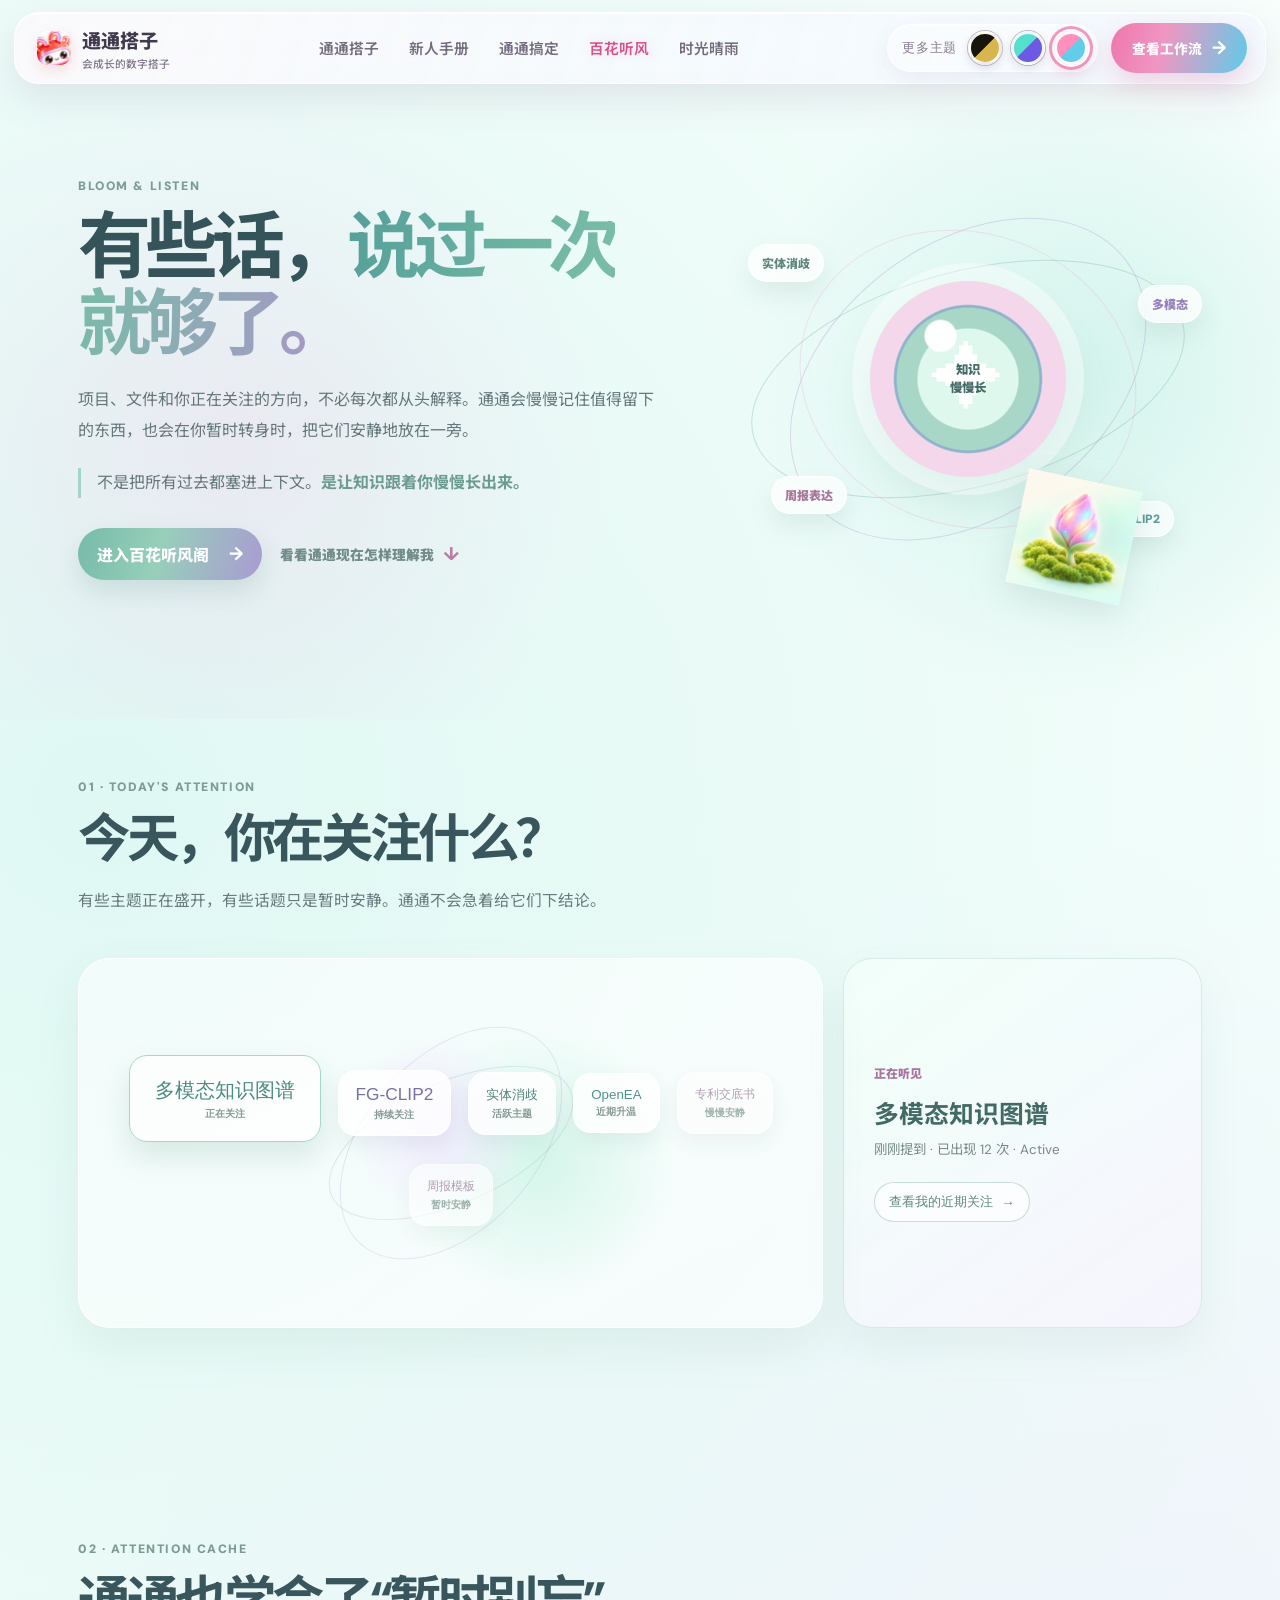
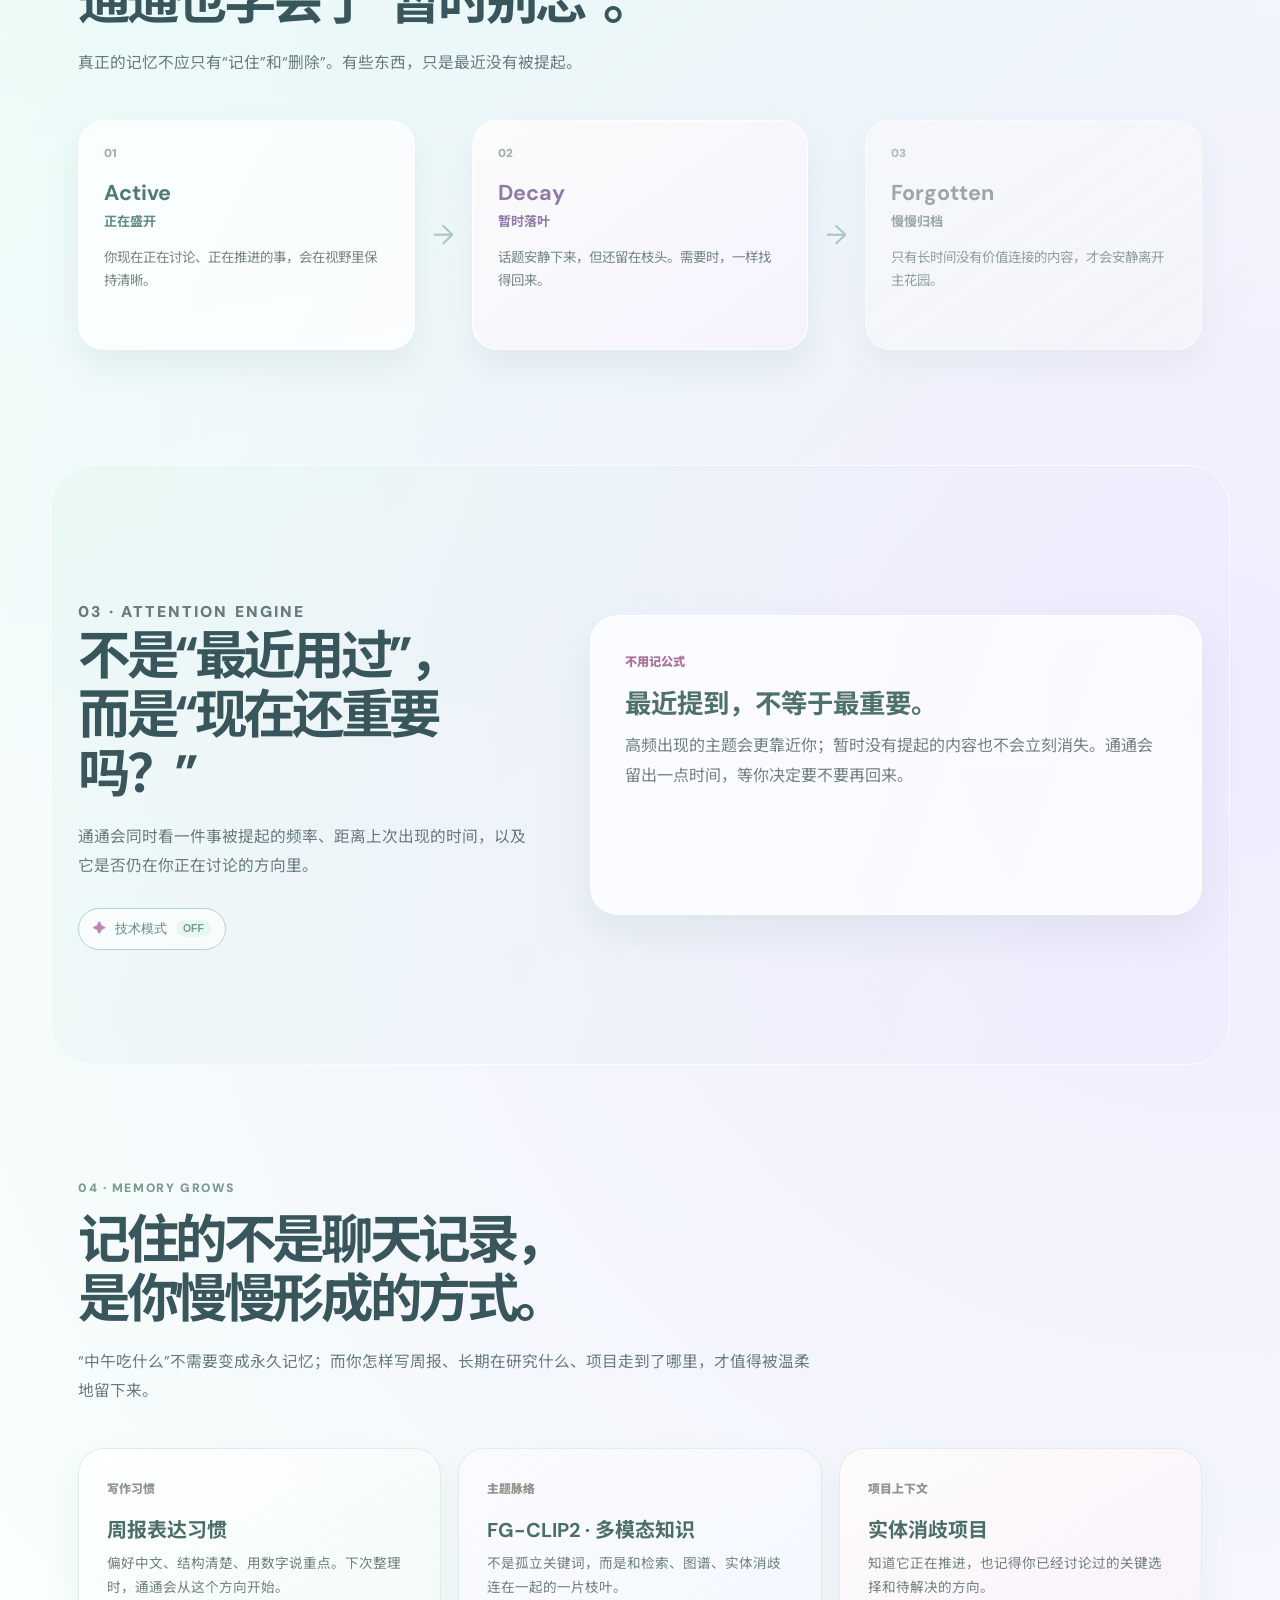
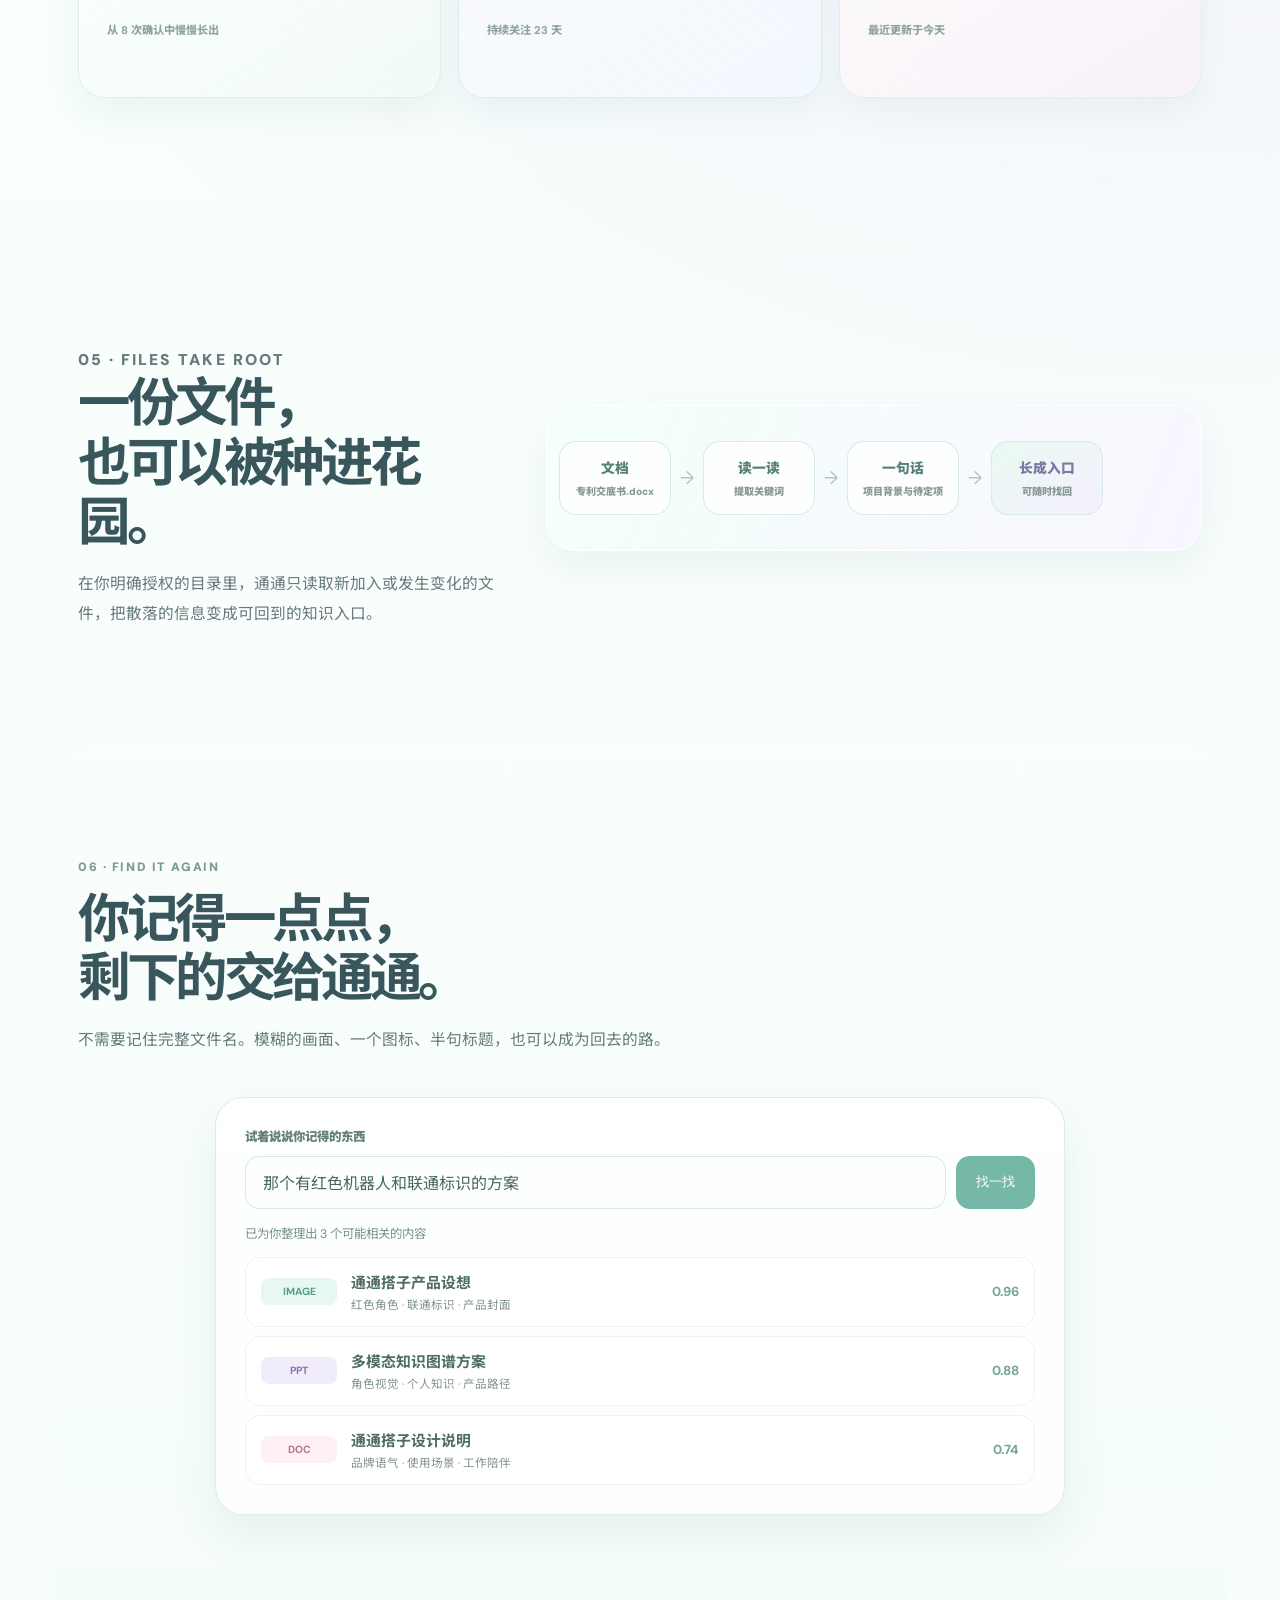
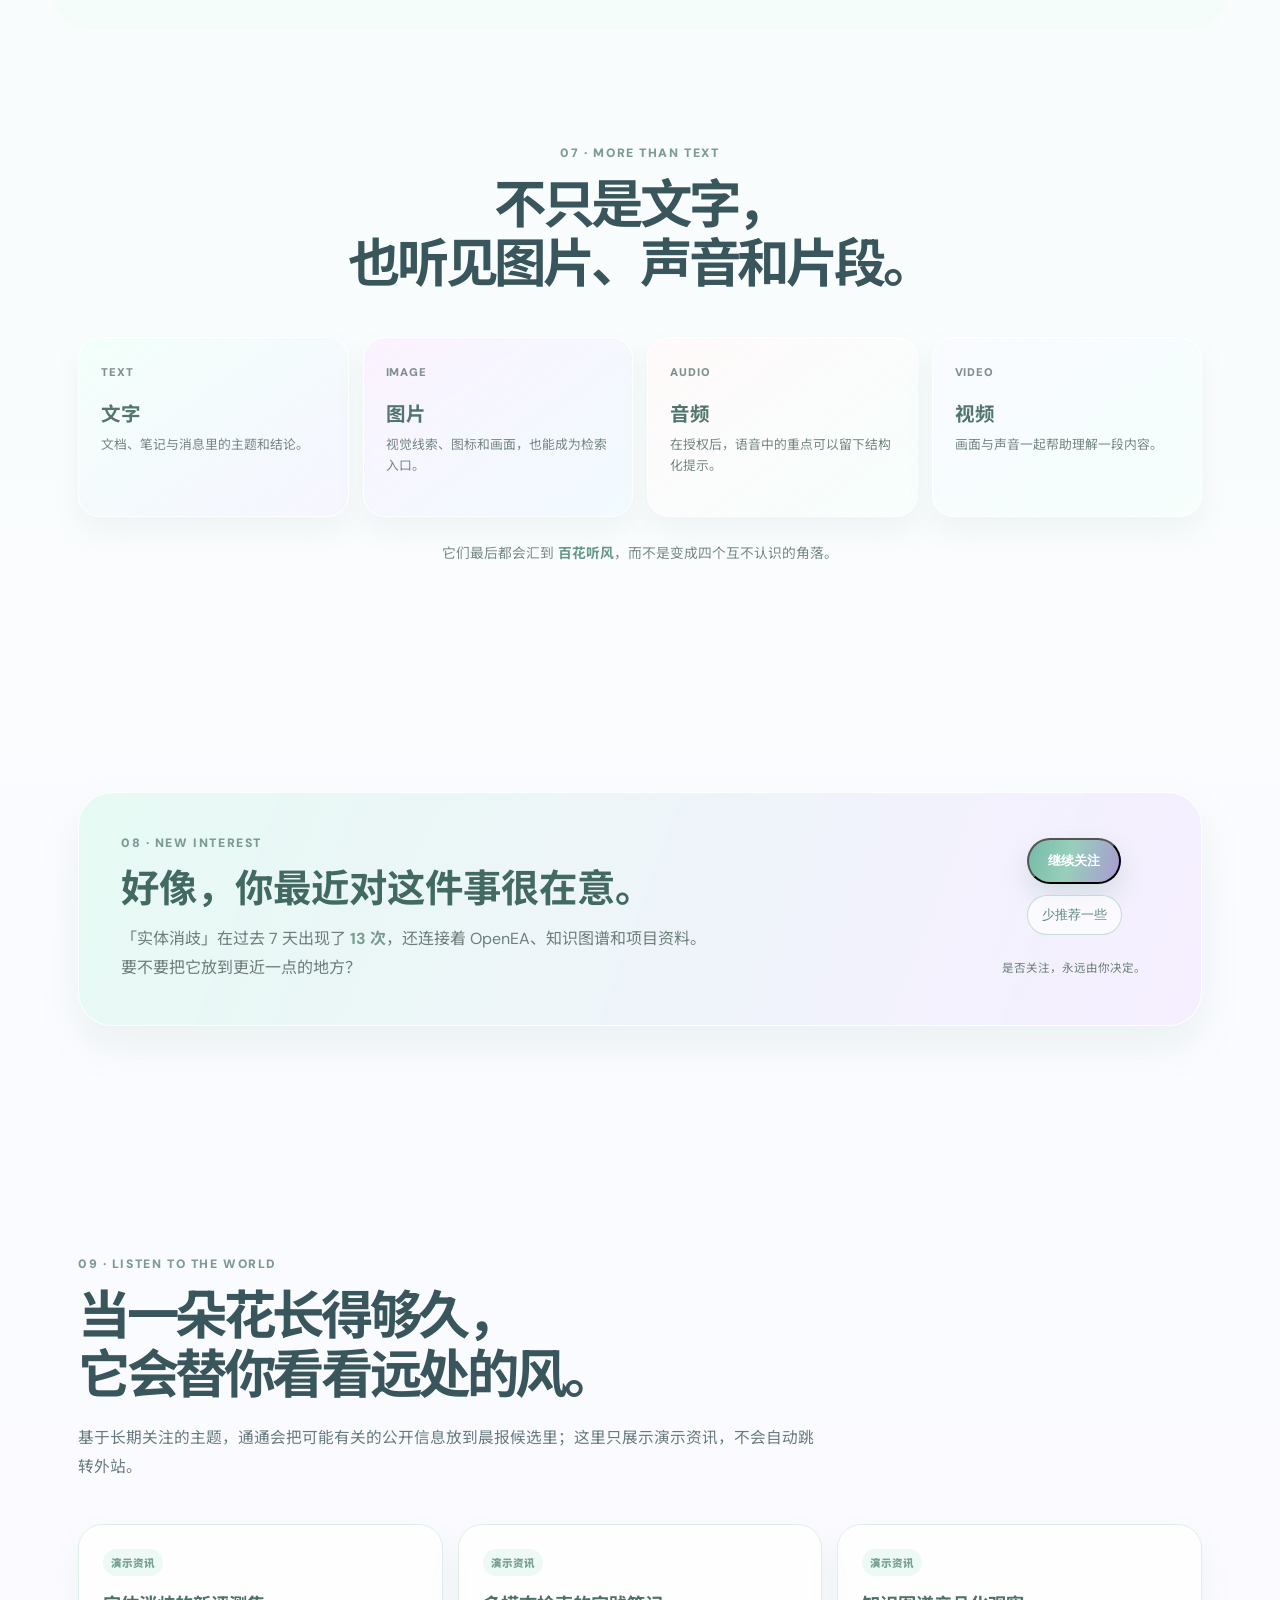
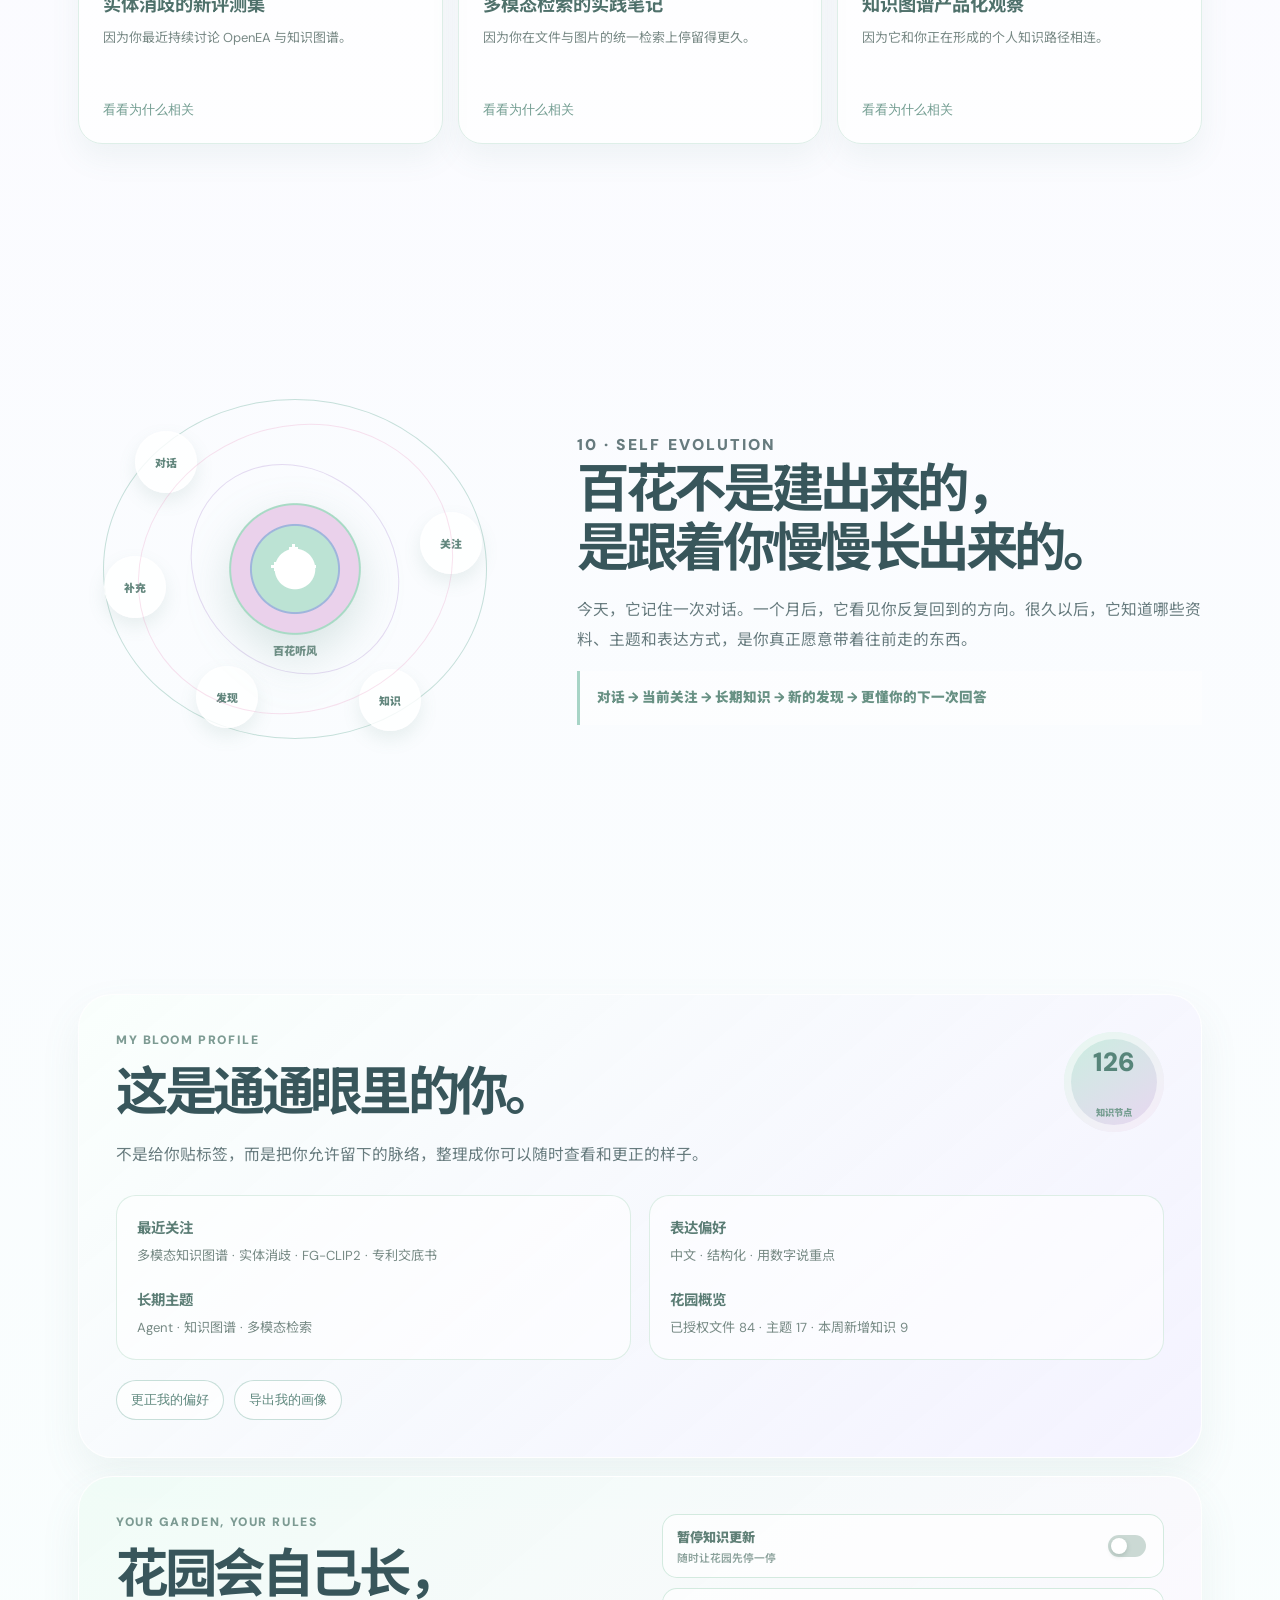
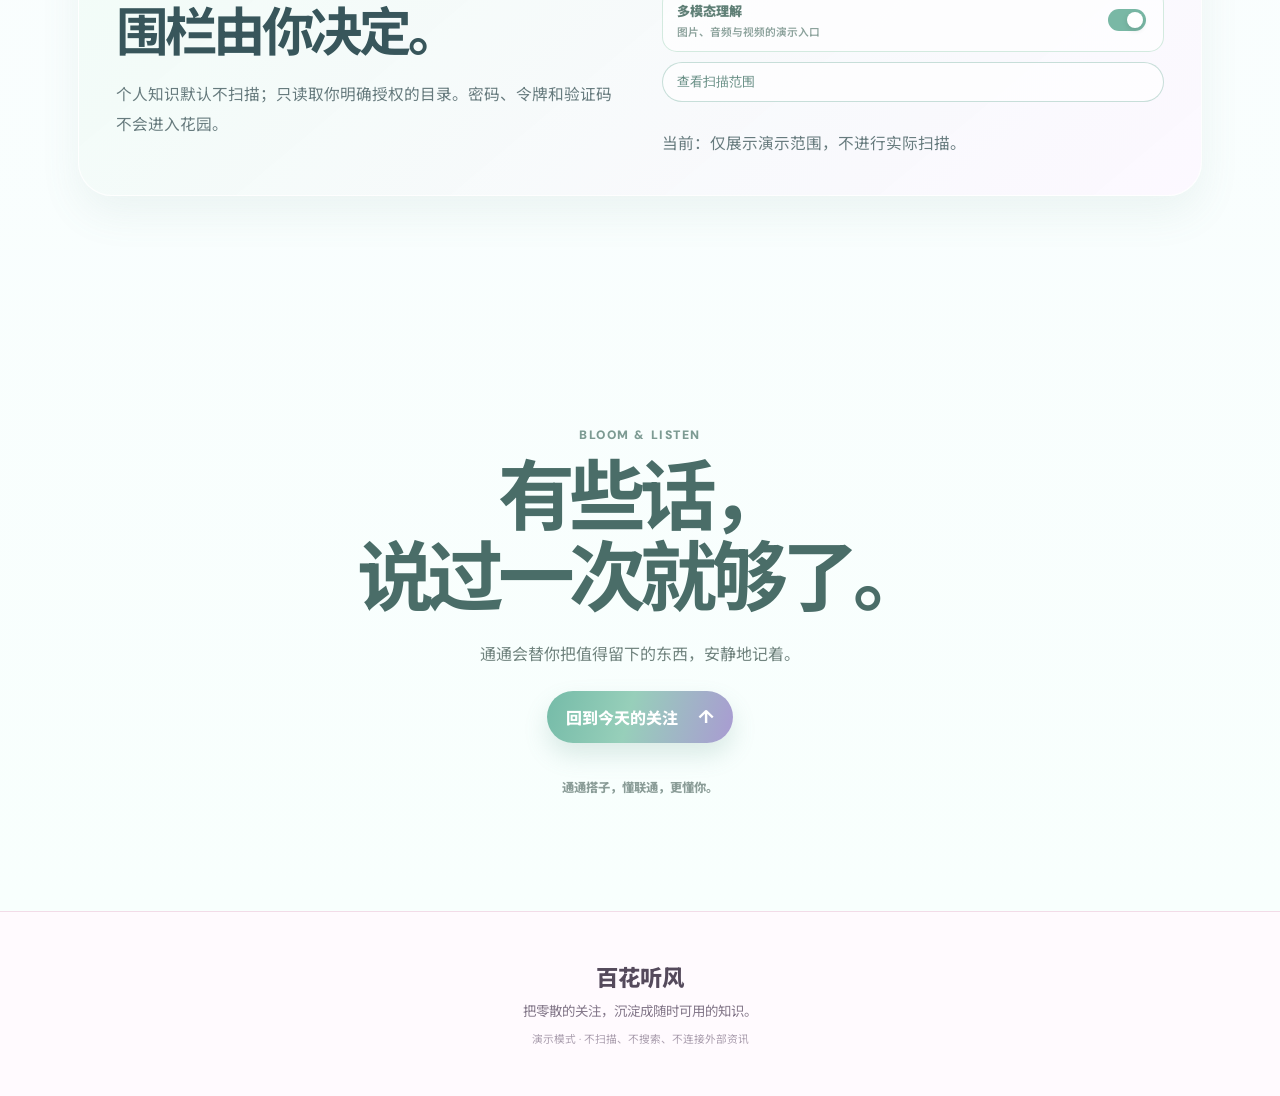
==== commit 1074cd39: "Revamp Tongtong product journeys" ====
--- a/baihua-tingfeng.html
+++ b/baihua-tingfeng.html
@@ -1,2 +1,100 @@
 <!doctype html>
-<html lang="zh-CN"><head><meta charset="utf-8"><meta name="viewport" content="width=device-width, initial-scale=1"><meta name="theme-color" content="#fff6fb"><title>百花听风｜通通搭子</title><link rel="stylesheet" href="styles.css"><link rel="stylesheet" href="theme-enhancements.css"></head><body class="page-detail page-knowledge"><div class="ambient ambient-a"></div><div class="ambient ambient-b"></div><header class="topbar"><a class="brand" href="index.html"><span class="brand-mark">✦</span><span>通通搭子<small>会成长的数字搭子</small></span></a><nav><a href="index.html">通通搭子</a><a href="tongtong-work.html">通通搞定</a><a class="is-current" href="baihua-tingfeng.html">百花听风</a><a href="time-weather.html">时光晴雨</a></nav><div class="top-actions"><div class="theme-switcher" aria-label="通通主题"><button class="theme-label-button" id="openThemes" type="button">通通主题</button><button class="theme-swatch swatch-anjin" type="button" data-theme="anjin" aria-label="查看暗金主题"></button><button class="theme-swatch swatch-liuguang" type="button" data-theme="liuguang" aria-label="查看流光主题"></button><button class="theme-swatch swatch-feisu is-active" type="button" data-theme="feisu" aria-label="查看绯苏主题"></button></div><a class="primary compact" href="tongtong-work.html">查看工作流 <span>→</span></a></div></header><main class="page-content"><section class="section-wrap knowledge"><div class="knowledge-copy"><p class="eyebrow">BAIHUA TINGFENG GE</p><h2>你的资料、偏好和关键词，<br>会慢慢长成知识的花园。</h2><p>双阶段关注缓存机制会区分短期对话和长期价值：已授权的文件、偏好与项目结论被可靠沉淀，需要时再快速检索。</p><div class="flow-pills"><span>文件入库</span><i>→</i><span>关键词提取</span><i>→</i><span>每日资讯</span><i>→</i><span>晨间简报</span></div></div><div class="knowledge-board"><div class="board-glow"></div><div class="memory-node n1">套餐方案<small>长期关注</small></div><div class="memory-node n2">用户体验<small>工作结论</small></div><div class="memory-node n3">流程提效<small>本周关键词</small></div><div class="memory-node n4">行业资讯<small>晨间更新</small></div><div class="search-core">⌕<small>快速检索</small></div></div></section></main><footer><span>百花听风</span><p>把零散的关注，沉淀成随时可用的知识。</p><small>演示模式 · 仅展示知识库工作流</small></footer><dialog id="themeDialog"><div class="dialog-head"><div><p class="eyebrow">TONGTONG THEME</p><h2 id="themeDialogTitle">绯苏主题</h2></div><button id="closeThemes" aria-label="关闭主题画廊">×</button></div><div class="theme-gallery is-single"><article class="theme-card feisu" data-theme-card="feisu"><img src="../skills/tongtong-daily-companion/assets/email/tongtong-report-top.png" alt="绯苏主题顶部樱花晴空"><div><b>绯苏</b><span>红粉 · 银 · 天蓝</span><p>轻盈、柔和，把努力写成一封花园来信。</p></div><img src="../skills/tongtong-daily-companion/assets/email/tongtong-report-bottom.png" alt="绯苏主题底部百花小镇"></article><article class="theme-card liuguang" data-theme-card="liuguang" hidden><img src="../skills/tongtong-daily-companion/assets/email/tongtong-liuguang-report-top.png" alt="流光主题顶部极光天空"><div><b>流光</b><span>极光蓝 · 紫 · 外发光</span><p>深靛星海中，每一份努力都留下一道光。</p></div><img src="../skills/tongtong-daily-companion/assets/email/tongtong-liuguang-report-bottom.png" alt="流光主题底部极光小镇"></article><article class="theme-card anjin" data-theme-card="anjin" hidden><img src="../skills/tongtong-daily-companion/assets/email/tongtong-anjin-report-top.png" alt="暗金主题顶部华美天空"><div><b>暗金</b><span>暖白 · 华贵金属</span><p>沉静积累，在温润黄金光泽中闪耀。</p></div><img src="../skills/tongtong-daily-companion/assets/email/tongtong-anjin-report-bottom.png" alt="暗金主题底部金色小镇"></article></div></dialog><script src="app.js"></script></body></html>
+<html lang="zh-CN">
+<head>
+  <meta charset="utf-8">
+  <meta name="viewport" content="width=device-width, initial-scale=1">
+  <meta name="theme-color" content="#f7fffc">
+  <title>百花听风｜通通搭子</title>
+  <link rel="stylesheet" href="styles.css">
+  <link rel="stylesheet" href="theme-enhancements.css">
+</head>
+<body class="page-detail page-knowledge">
+  <div class="bloom-petal petal-one" aria-hidden="true">✦</div><div class="bloom-petal petal-two" aria-hidden="true">✦</div><div class="bloom-petal petal-three" aria-hidden="true">✦</div>
+  <header class="topbar">
+    <a class="brand" href="index.html"><span class="brand-mark">✦</span><span>通通搭子<small>会成长的数字搭子</small></span></a>
+    <nav><a href="index.html">通通搭子</a><a href="tongtong-work.html">通通搞定</a><a class="is-current" href="baihua-tingfeng.html">百花听风</a><a href="time-weather.html">时光晴雨</a></nav>
+    <div class="top-actions"><div class="theme-switcher" aria-label="通通主题"><button class="theme-label-button" id="openThemes" type="button">通通主题</button><button class="theme-swatch swatch-anjin" type="button" data-theme="anjin" aria-label="查看暗金主题"></button><button class="theme-swatch swatch-liuguang" type="button" data-theme="liuguang" aria-label="查看流光主题"></button><button class="theme-swatch swatch-feisu is-active" type="button" data-theme="feisu" aria-label="查看绯苏主题"></button></div><a class="primary compact" href="tongtong-work.html">查看工作流 <span>→</span></a></div>
+  </header>
+  <main class="knowledge-journey">
+    <section class="knowledge-hero" id="top">
+      <div class="knowledge-hero-copy">
+        <p class="eyebrow">BLOOM &amp; LISTEN</p>
+        <h1>有些话，<em>说过一次就够了。</em></h1>
+        <p>项目、文件和你正在关注的方向，不必每次都从头解释。通通会慢慢记住值得留下的东西，也会在你暂时转身时，把它们安静地放在一旁。</p>
+        <p class="knowledge-hero-note">不是把所有过去都塞进上下文。<b>是让知识跟着你慢慢长出来。</b></p>
+        <div class="knowledge-hero-actions"><a class="primary" href="#today-attention">进入百花听风阁 <span>→</span></a><a class="knowledge-text-link" href="#profile">看看通通现在怎样理解我 <span>↓</span></a></div>
+      </div>
+      <div class="knowledge-hero-garden" aria-label="一朵由关键词组成的知识花">
+        <span class="garden-orbit orbit-a"></span><span class="garden-orbit orbit-b"></span><span class="garden-orbit orbit-c"></span>
+        <img class="knowledge-bud" src="assets/shared/garden/garden-hint-bud.png" alt="正在生长的花苞">
+        <span class="knowledge-flower">✦</span><span class="knowledge-core">知识<br>慢慢长</span>
+        <span class="hero-keyword keyword-a">实体消歧</span><span class="hero-keyword keyword-b">多模态</span><span class="hero-keyword keyword-c">周报表达</span><span class="hero-keyword keyword-d">FG-CLIP2</span>
+      </div>
+    </section>
+
+    <section class="knowledge-section attention-stop" id="today-attention">
+      <div class="section-intro"><p class="section-index">01 · TODAY'S ATTENTION</p><h2>今天，你在关注什么？</h2><p>有些主题正在盛开，有些话题只是暂时安静。通通不会急着给它们下结论。</p></div>
+      <div class="attention-layout">
+        <div class="keyword-cloud" id="keywordCloud" aria-label="今日关注关键词">
+          <button class="attention-keyword size-xl is-active" type="button" data-topic="多模态知识图谱" data-detail="刚刚提到 · 已出现 12 次 · Active">多模态知识图谱<small>正在关注</small></button>
+          <button class="attention-keyword size-lg" type="button" data-topic="FG-CLIP2" data-detail="近 5 次对话出现 · 仍在生长 · Active">FG-CLIP2<small>持续关注</small></button>
+          <button class="attention-keyword size-md" type="button" data-topic="实体消歧" data-detail="两轮前出现 · 项目主线 · Active">实体消歧<small>活跃主题</small></button>
+          <button class="attention-keyword size-md mint" type="button" data-topic="OpenEA" data-detail="本周关注上升 · 与实体消歧相关 · Active">OpenEA<small>近期升温</small></button>
+          <button class="attention-keyword size-sm quiet" type="button" data-topic="专利交底书" data-detail="上次提及：6 天前 · 暂存在枝头 · Decay">专利交底书<small>慢慢安静</small></button>
+          <button class="attention-keyword size-sm quiet" type="button" data-topic="周报模板" data-detail="上次提及：9 天前 · 仍可随时找回 · Decay">周报模板<small>暂时安静</small></button>
+        </div>
+        <aside class="attention-detail" aria-live="polite"><span>正在听见</span><h3 id="attentionTopic">多模态知识图谱</h3><p id="attentionDetail">刚刚提到 · 已出现 12 次 · Active</p><button class="soft-button" type="button" data-demo-message="近期关注已在本页展开展示。">查看我的近期关注 <span>→</span></button></aside>
+      </div>
+    </section>
+
+    <section class="knowledge-section cache-stop">
+      <div class="section-intro narrow"><p class="section-index">02 · ATTENTION CACHE</p><h2>通通也学会了“暂时别忘”。</h2><p>真正的记忆不应只有“记住”和“删除”。有些东西，只是最近没有被提起。</p></div>
+      <div class="memory-stages"><article class="memory-stage active"><span>01</span><h3>Active</h3><b>正在盛开</b><p>你现在正在讨论、正在推进的事，会在视野里保持清晰。</p></article><div class="stage-arrow" aria-hidden="true">→</div><article class="memory-stage decay"><span>02</span><h3>Decay</h3><b>暂时落叶</b><p>话题安静下来，但还留在枝头。需要时，一样找得回来。</p></article><div class="stage-arrow" aria-hidden="true">→</div><article class="memory-stage forgotten"><span>03</span><h3>Forgotten</h3><b>慢慢归档</b><p>只有长时间没有价值连接的内容，才会安静离开主花园。</p></article></div>
+    </section>
+
+    <section class="knowledge-section engine-stop" id="attention-engine">
+      <div class="engine-copy"><p class="section-index">03 · ATTENTION ENGINE</p><h2>不是“最近用过”，<br>而是“现在还重要吗？”</h2><p>通通会同时看一件事被提起的频率、距离上次出现的时间，以及它是否仍在你正在讨论的方向里。</p><button class="tech-toggle" id="techToggle" type="button" aria-expanded="false" aria-controls="techPanel"><span>✦</span> 技术模式 <b>OFF</b></button></div>
+      <div class="engine-panel"><div class="engine-human"><span>不用记公式</span><h3>最近提到，不等于最重要。</h3><p>高频出现的主题会更靠近你；暂时没有提起的内容也不会立刻消失。通通会留出一点时间，等你决定要不要再回来。</p></div><div class="tech-panel" id="techPanel" hidden><p>注意力由频率、时间距离和当前讨论共同决定：</p><code>A(e) = αF(e) + (1 − α)R(e)</code><ul><li><b>F</b>：出现频率</li><li><b>R</b>：距上次提及的时间</li><li><b>A</b>：当前批次是否仍相关</li></ul></div></div>
+    </section>
+
+    <section class="knowledge-section memory-stop">
+      <div class="section-intro"><p class="section-index">04 · MEMORY GROWS</p><h2>记住的不是聊天记录，<br>是你慢慢形成的方式。</h2><p>“中午吃什么”不需要变成永久记忆；而你怎样写周报、长期在研究什么、项目走到了哪里，才值得被温柔地留下来。</p></div>
+      <div class="grown-memory-grid"><article><span>写作习惯</span><h3>周报表达习惯</h3><p>偏好中文、结构清楚、用数字说重点。下次整理时，通通会从这个方向开始。</p><small>从 8 次确认中慢慢长出</small></article><article><span>主题脉络</span><h3>FG-CLIP2 · 多模态知识</h3><p>不是孤立关键词，而是和检索、图谱、实体消歧连在一起的一片枝叶。</p><small>持续关注 23 天</small></article><article><span>项目上下文</span><h3>实体消歧项目</h3><p>知道它正在推进，也记得你已经讨论过的关键选择和待解决的方向。</p><small>最近更新于今天</small></article></div>
+    </section>
+
+    <section class="knowledge-section file-stop">
+      <div class="file-copy"><p class="section-index">05 · FILES TAKE ROOT</p><h2>一份文件，<br>也可以被种进花园。</h2><p>在你明确授权的目录里，通通只读取新加入或发生变化的文件，把散落的信息变成可回到的知识入口。</p></div>
+      <div class="file-flow" aria-label="文件进入知识库的演示流程"><div>文档<small>专利交底书.docx</small></div><i>→</i><div>读一读<small>提取关键词</small></div><i>→</i><div>一句话<small>项目背景与待定项</small></div><i>→</i><div class="file-entry">长成入口<small>可随时找回</small></div></div>
+    </section>
+
+    <section class="knowledge-section search-stop">
+      <div class="section-intro narrow"><p class="section-index">06 · FIND IT AGAIN</p><h2>你记得一点点，<br>剩下的交给通通。</h2><p>不需要记住完整文件名。模糊的画面、一个图标、半句标题，也可以成为回去的路。</p></div>
+      <div class="search-demo" id="knowledgeSearch"><label for="knowledgeQuery">试着说说你记得的东西</label><div class="search-box"><input id="knowledgeQuery" value="那个有红色机器人和联通标识的方案" autocomplete="off"><button type="button" id="runKnowledgeSearch">找一找</button></div><p class="search-status" id="searchStatus" aria-live="polite">已为你整理出 3 个可能相关的内容</p><div class="search-results" id="searchResults"><article><b>IMAGE</b><div><h3>通通搭子产品设想</h3><p>红色角色 · 联通标识 · 产品封面</p></div><strong>0.96</strong></article><article><b>PPT</b><div><h3>多模态知识图谱方案</h3><p>角色视觉 · 个人知识 · 产品路径</p></div><strong>0.88</strong></article><article><b>DOC</b><div><h3>通通搭子设计说明</h3><p>品牌语气 · 使用场景 · 工作陪伴</p></div><strong>0.74</strong></article></div></div>
+    </section>
+
+    <section class="knowledge-section modal-stop">
+      <div class="section-intro"><p class="section-index">07 · MORE THAN TEXT</p><h2>不只是文字，<br>也听见图片、声音和片段。</h2></div>
+      <div class="modality-grid"><article><span>TEXT</span><h3>文字</h3><p>文档、笔记与消息里的主题和结论。</p></article><article><span>IMAGE</span><h3>图片</h3><p>视觉线索、图标和画面，也能成为检索入口。</p></article><article><span>AUDIO</span><h3>音频</h3><p>在授权后，语音中的重点可以留下结构化提示。</p></article><article><span>VIDEO</span><h3>视频</h3><p>画面与声音一起帮助理解一段内容。</p></article></div><p class="modality-note">它们最后都会汇到 <b>百花听风</b>，而不是变成四个互不认识的角落。</p>
+    </section>
+
+    <section class="knowledge-section discover-stop"><div class="discover-card"><div><p class="section-index">08 · NEW INTEREST</p><h2>好像，你最近对这件事很在意。</h2><p>「实体消歧」在过去 7 天出现了 <b>13 次</b>，还连接着 OpenEA、知识图谱和项目资料。要不要把它放到更近一点的地方？</p></div><div class="discover-actions"><button class="primary" type="button" data-interest-action="follow">继续关注</button><button class="soft-button" type="button" data-interest-action="less">少推荐一些</button><p id="interestFeedback" aria-live="polite">是否关注，永远由你决定。</p></div></div></section>
+
+    <section class="knowledge-section world-stop">
+      <div class="section-intro"><p class="section-index">09 · LISTEN TO THE WORLD</p><h2>当一朵花长得够久，<br>它会替你看看远处的风。</h2><p>基于长期关注的主题，通通会把可能有关的公开信息放到晨报候选里；这里只展示演示资讯，不会自动跳转外站。</p></div>
+      <div class="world-news-grid"><article><span>演示资讯</span><h3>实体消歧的新评测集</h3><p>因为你最近持续讨论 OpenEA 与知识图谱。</p><button type="button" data-demo-message="这是演示资讯卡，真实内容接入将在后续完成。">看看为什么相关</button></article><article><span>演示资讯</span><h3>多模态检索的实践笔记</h3><p>因为你在文件与图片的统一检索上停留得更久。</p><button type="button" data-demo-message="这是演示资讯卡，真实内容接入将在后续完成。">看看为什么相关</button></article><article><span>演示资讯</span><h3>知识图谱产品化观察</h3><p>因为它和你正在形成的个人知识路径相连。</p><button type="button" data-demo-message="这是演示资讯卡，真实内容接入将在后续完成。">看看为什么相关</button></article></div>
+    </section>
+
+    <section class="knowledge-section evolution-stop"><div class="evolution-visual"><div class="evolution-ring"><span>对话</span><span>关注</span><span>知识</span><span>发现</span><span>补充</span></div><div class="evolution-flower">✦<small>百花听风</small></div></div><div class="evolution-copy"><p class="section-index">10 · SELF EVOLUTION</p><h2>百花不是建出来的，<br>是跟着你慢慢长出来的。</h2><p>今天，它记住一次对话。一个月后，它看见你反复回到的方向。很久以后，它知道哪些资料、主题和表达方式，是你真正愿意带着往前走的东西。</p><p class="evolution-line">对话 → 当前关注 → 长期知识 → 新的发现 → 更懂你的下一次回答</p></div></section>
+
+    <section class="knowledge-section profile-stop" id="profile">
+      <div class="profile-card"><div class="profile-head"><div><p class="section-index">MY BLOOM PROFILE</p><h2>这是通通眼里的你。</h2><p>不是给你贴标签，而是把你允许留下的脉络，整理成你可以随时查看和更正的样子。</p></div><span class="profile-orb">126<small>知识节点</small></span></div><div class="profile-columns"><div><h3>最近关注</h3><p>多模态知识图谱 · 实体消歧 · FG-CLIP2 · 专利交底书</p><h3>长期主题</h3><p>Agent · 知识图谱 · 多模态检索</p></div><div><h3>表达偏好</h3><p>中文 · 结构化 · 用数字说重点</p><h3>花园概览</h3><p>已授权文件 84 · 主题 17 · 本周新增知识 9</p></div></div><div class="profile-actions"><button class="soft-button" type="button" data-demo-message="画像更正是演示操作，真实版本会记录你的选择。">更正我的偏好</button><button class="soft-button" type="button" data-demo-message="导出仅为演示，不会生成或下载任何文件。">导出我的画像</button></div></div>
+      <div class="privacy-card" id="privacyCard"><div><p class="section-index">YOUR GARDEN, YOUR RULES</p><h2>花园会自己长，<br>围栏由你决定。</h2><p>个人知识默认不扫描；只读取你明确授权的目录。密码、令牌和验证码不会进入花园。</p></div><div class="privacy-controls"><label><span>暂停知识更新<small>随时让花园先停一停</small></span><input id="pauseKnowledge" type="checkbox"></label><label><span>多模态理解<small>图片、音频与视频的演示入口</small></span><input id="multimodalSwitch" type="checkbox" checked></label><button class="soft-button" type="button" id="scopeButton">查看扫描范围</button><p id="privacyFeedback" aria-live="polite">当前：仅展示演示范围，不进行实际扫描。</p></div></div>
+    </section>
+
+    <section class="knowledge-closing"><p class="eyebrow">BLOOM &amp; LISTEN</p><h2>有些话，<br>说过一次就够了。</h2><p>通通会替你把值得留下的东西，安静地记着。</p><a class="primary" href="#today-attention">回到今天的关注 <span>↑</span></a><small>通通搭子，懂联通，更懂你。</small></section>
+  </main>
+  <footer><span>百花听风</span><p>把零散的关注，沉淀成随时可用的知识。</p><small>演示模式 · 不扫描、不搜索、不连接外部资讯</small></footer>
+  <dialog id="themeDialog"><div class="dialog-head"><div><p class="eyebrow">TONGTONG THEME</p><h2 id="themeDialogTitle">绯苏主题</h2></div><button id="closeThemes" aria-label="关闭主题画廊">×</button></div><div class="theme-gallery is-single"></div></dialog>
+  <script src="app.js"></script>
+</body>
+</html>
--- a/theme-enhancements.css
+++ b/theme-enhancements.css
@@ -106,6 +106,22 @@
 .theme-gallery.is-single{grid-template-columns:1fr}
 .theme-card[hidden]{display:none}
 .theme-gallery.is-single .theme-card>img{height:165px}
+
+/* Baihua Tingfeng: a quieter, growing knowledge journey. */
+.page-knowledge{background:#f9fffd;color:#354951}.page-knowledge .knowledge-journey{position:relative;overflow:hidden;background:radial-gradient(circle at 8% 9%,rgba(212,245,239,.7),transparent 20%),radial-gradient(circle at 95% 26%,rgba(234,222,255,.6),transparent 22%),linear-gradient(180deg,#fbfffe 0%,#f7fffb 31%,#fbfbff 71%,#f8fffd 100%)}.page-knowledge .bloom-petal{position:fixed;z-index:0;color:rgba(237,132,181,.36);font-size:1.4rem;pointer-events:none;animation:baihuaDrift 13s ease-in-out infinite}.page-knowledge .petal-one{left:7%;top:26%;animation-delay:-4s}.page-knowledge .petal-two{right:8%;top:53%;font-size:1.8rem;animation-delay:-8s}.page-knowledge .petal-three{left:16%;bottom:9%;font-size:1rem;animation-delay:-11s}.page-knowledge .knowledge-hero,.page-knowledge .knowledge-section,.page-knowledge .knowledge-closing{position:relative;z-index:1;width:min(1180px,100%);margin:0 auto;padding:clamp(76px,9vw,130px) 28px}.page-knowledge .knowledge-hero{display:grid;grid-template-columns:minmax(0,1fr) minmax(320px,.78fr);min-height:690px;gap:55px;align-items:center;padding-top:154px}.page-knowledge .knowledge-hero:before{position:absolute;inset:110px -18vw 0;content:"";background:radial-gradient(circle at 77% 43%,rgba(182,234,223,.5),transparent 25%),radial-gradient(circle at 25% 56%,rgba(239,207,235,.38),transparent 30%);pointer-events:none}.page-knowledge .knowledge-hero-copy,.page-knowledge .knowledge-hero-garden{position:relative;z-index:1}.page-knowledge .eyebrow,.page-knowledge .section-index{margin:0 0 15px;color:#7d9b93;font-size:.76rem;font-weight:900;letter-spacing:.13em}.page-knowledge .knowledge-hero h1{max-width:670px;margin:0;color:#34545a;font-size:clamp(3.1rem,5.7vw,5.75rem);line-height:1.06;letter-spacing:-.08em}.page-knowledge .knowledge-hero h1 em{font-style:normal;background:linear-gradient(105deg,#559f99,#78bca7 48%,#ad93ca);-webkit-background-clip:text;background-clip:text;color:transparent}.page-knowledge .knowledge-hero-copy>p:not(.eyebrow){max-width:590px;margin:22px 0;color:#63777a;font-size:1rem;line-height:1.9}.page-knowledge .knowledge-hero-note{padding-left:16px;border-left:3px solid #a4d5c6}.page-knowledge .knowledge-hero-note b{color:#6b9a90}.page-knowledge .knowledge-hero-actions{display:flex;gap:18px;align-items:center;flex-wrap:wrap;margin-top:30px}.page-knowledge .knowledge-hero .primary,.page-knowledge .discover-actions .primary,.page-knowledge .knowledge-closing .primary{border-radius:999px;background:linear-gradient(105deg,#75bba8,#97cfba 44%,#a99bd2);box-shadow:0 12px 25px rgba(94,149,134,.2)}.page-knowledge .knowledge-text-link{color:#718d89;font-size:.86rem;font-weight:900;text-decoration:none}.page-knowledge .knowledge-text-link span{display:inline-block;margin-left:6px;color:#bb7da7;font-size:1.15rem;transition:transform .2s ease}.page-knowledge .knowledge-text-link:hover span{transform:translateY(3px)}.page-knowledge .knowledge-hero-garden{height:450px;isolation:isolate}.page-knowledge .garden-orbit{position:absolute;left:50%;top:50%;display:block;border:1px solid rgba(116,178,161,.35);border-radius:50%;transform:translate(-50%,-50%) rotate(-15deg)}.page-knowledge .garden-orbit.orbit-a{width:95%;height:48%}.page-knowledge .garden-orbit.orbit-b{width:58%;height:88%;border-color:rgba(170,143,210,.33);transform:translate(-50%,-50%) rotate(53deg)}.page-knowledge .garden-orbit.orbit-c{width:73%;height:65%;border-color:rgba(237,151,194,.25);transform:translate(-50%,-50%) rotate(20deg)}.page-knowledge .knowledge-flower{position:absolute;left:50%;top:50%;display:grid;place-items:center;width:196px;height:196px;border-radius:50%;background:radial-gradient(circle at 36% 28%,#fff 0 8%,transparent 9%),radial-gradient(circle,#dff8ee 0 36%,#a8d7c8 37% 51%,#8db4cb 52% 53%,#f5d7eb 54% 72%,rgba(255,255,255,.15) 73%);color:#fff;font-size:4.5rem;transform:translate(-50%,-50%);box-shadow:0 0 0 18px rgba(255,255,255,.42),0 24px 45px rgba(103,158,142,.18);animation:baihuaBloom 5s ease-in-out infinite}.page-knowledge .knowledge-core{position:absolute;left:50%;top:50%;z-index:1;color:#436c68;font-size:.78rem;font-weight:900;line-height:1.45;text-align:center;transform:translate(-50%,-50%)}.page-knowledge .hero-keyword{position:absolute;display:block;padding:9px 13px;border:1px solid rgba(255,255,255,.9);border-radius:999px;background:rgba(255,255,255,.69);box-shadow:0 12px 23px rgba(102,142,133,.13);color:#62877e;font-size:.75rem;font-weight:900;backdrop-filter:blur(9px)}.page-knowledge .keyword-a{left:3%;top:20%}.page-knowledge .keyword-b{right:0;top:29%;color:#9880bd}.page-knowledge .keyword-c{left:8%;bottom:20%;color:#a97699}.page-knowledge .keyword-d{right:6%;bottom:15%;color:#589b9d}.page-knowledge .knowledge-section{scroll-margin-top:92px}.page-knowledge .section-intro{max-width:740px;margin-bottom:42px}.page-knowledge .section-intro.narrow{max-width:650px}.page-knowledge .section-intro h2,.page-knowledge .engine-copy h2,.page-knowledge .file-copy h2,.page-knowledge .evolution-copy h2,.page-knowledge .profile-card h2,.page-knowledge .privacy-card h2{margin:0;color:#38565b;font-size:clamp(2.25rem,4.1vw,4.25rem);line-height:1.13;letter-spacing:-.065em}.page-knowledge .section-intro>p:last-child,.page-knowledge .engine-copy>p,.page-knowledge .file-copy>p,.page-knowledge .evolution-copy>p,.page-knowledge .profile-head>div>p:not(.section-index),.page-knowledge .privacy-card>div>p:not(.section-index){margin:17px 0 0;color:#677b7e;font-size:.98rem;line-height:1.88}.page-knowledge .attention-stop{padding-top:60px}.page-knowledge .attention-layout{display:grid;grid-template-columns:1.35fr .65fr;gap:20px;align-items:stretch}.page-knowledge .keyword-cloud{position:relative;display:flex;min-height:370px;padding:34px;align-content:center;align-items:center;justify-content:center;gap:17px;flex-wrap:wrap;overflow:hidden;border:1px solid rgba(255,255,255,.9);border-radius:32px;background:radial-gradient(circle at 48% 45%,rgba(240,229,255,.84),transparent 21%),radial-gradient(circle at 62% 55%,rgba(207,244,231,.85),transparent 27%),rgba(255,255,255,.57);box-shadow:0 20px 45px rgba(98,143,132,.1)}.page-knowledge .keyword-cloud:before,.page-knowledge .keyword-cloud:after{position:absolute;content:"";width:260px;height:120px;border:1px solid rgba(142,193,178,.3);border-radius:50%;pointer-events:none}.page-knowledge .keyword-cloud:before{transform:rotate(-24deg)}.page-knowledge .keyword-cloud:after{width:170px;height:270px;border-color:rgba(177,149,214,.24);transform:rotate(42deg)}.page-knowledge .attention-keyword{position:relative;z-index:1;display:grid;gap:3px;padding:13px 17px;border:1px solid rgba(255,255,255,.95);border-radius:18px;background:rgba(255,255,255,.8);box-shadow:0 9px 20px rgba(91,142,129,.1);color:#4f8278;font:800 .9rem/1.2 inherit;cursor:pointer;transition:transform .22s ease,box-shadow .22s ease,border-color .22s ease}.page-knowledge .attention-keyword small{color:#849a94;font-size:.63rem;font-weight:800}.page-knowledge .attention-keyword.size-xl{padding:20px 25px;color:#4b8b80;font-size:1.28rem}.page-knowledge .attention-keyword.size-lg{font-size:1.08rem;color:#7771a4}.page-knowledge .attention-keyword.size-sm{font-size:.75rem}.page-knowledge .attention-keyword.mint{color:#50938a}.page-knowledge .attention-keyword.quiet{opacity:.76;color:#9c829b}.page-knowledge .attention-keyword:hover,.page-knowledge .attention-keyword:focus-visible,.page-knowledge .attention-keyword.is-active{border-color:#a6d7c6;outline:none;transform:translateY(-5px);box-shadow:0 15px 28px rgba(93,147,131,.18)}.page-knowledge .attention-detail{display:flex;flex-direction:column;align-items:flex-start;justify-content:center;min-height:250px;padding:30px;border:1px solid rgba(210,232,224,.86);border-radius:29px;background:linear-gradient(145deg,rgba(241,255,249,.88),rgba(247,244,255,.85));box-shadow:0 20px 42px rgba(99,145,134,.09)}.page-knowledge .attention-detail>span{color:#a975a0;font-size:.75rem;font-weight:900}.page-knowledge .attention-detail h3{margin:12px 0 8px;color:#426b66;font-size:1.55rem}.page-knowledge .attention-detail p{margin:0 0 21px;color:#758a85;font-size:.84rem;line-height:1.7}.page-knowledge .soft-button{display:inline-flex;align-items:center;gap:8px;padding:10px 14px;border:1px solid rgba(141,189,175,.48);border-radius:999px;background:rgba(255,255,255,.65);color:#5f887e;font:800 .8rem/1.35 inherit;cursor:pointer;transition:transform .2s ease,box-shadow .2s ease}.page-knowledge .soft-button:hover,.page-knowledge .soft-button:focus-visible{outline:none;transform:translateY(-2px);box-shadow:0 9px 19px rgba(94,151,136,.16)}.page-knowledge .cache-stop{padding-top:98px}.page-knowledge .memory-stages{display:grid;grid-template-columns:1fr auto 1fr auto 1fr;gap:18px;align-items:center}.page-knowledge .memory-stage{min-height:230px;padding:25px;border:1px solid rgba(255,255,255,.9);border-radius:26px;background:rgba(255,255,255,.7);box-shadow:0 16px 31px rgba(95,136,127,.1)}.page-knowledge .memory-stage>span{display:block;color:#9baea9;font-size:.72rem;font-weight:900}.page-knowledge .memory-stage h3{margin:18px 0 3px;color:#517b72;font-size:1.35rem}.page-knowledge .memory-stage b{color:#628d83;font-size:.82rem}.page-knowledge .memory-stage p{margin:15px 0 0;color:#748782;font-size:.84rem;line-height:1.75}.page-knowledge .memory-stage.decay{background:linear-gradient(145deg,rgba(255,253,250,.78),rgba(247,241,255,.78))}.page-knowledge .memory-stage.decay h3,.page-knowledge .memory-stage.decay b{color:#907ca8}.page-knowledge .memory-stage.forgotten{opacity:.78;background:linear-gradient(145deg,rgba(250,250,250,.8),rgba(245,247,248,.75))}.page-knowledge .memory-stage.forgotten h3,.page-knowledge .memory-stage.forgotten b{color:#84918e}.page-knowledge .stage-arrow{color:#a8c8bd;font-size:1.7rem}.page-knowledge .engine-stop{display:grid;grid-template-columns:.86fr 1.14fr;gap:50px;align-items:center;background:linear-gradient(110deg,rgba(226,247,240,.43),rgba(239,232,255,.43));border-radius:42px}.page-knowledge .engine-stop:before{position:absolute;inset:0;content:"";border:1px solid rgba(255,255,255,.8);border-radius:inherit;pointer-events:none}.page-knowledge .engine-copy,.page-knowledge .engine-panel{position:relative;z-index:1}.page-knowledge .tech-toggle{display:inline-flex;gap:9px;align-items:center;margin-top:27px;padding:11px 14px;border:1px solid #abd8c9;border-radius:999px;background:rgba(255,255,255,.65);color:#5e8b80;font:900 .81rem/1 inherit;cursor:pointer}.page-knowledge .tech-toggle span{color:#bd86b0}.page-knowledge .tech-toggle b{padding:3px 7px;border-radius:999px;background:#e8f7f1;color:#6e9f91;font-size:.65rem}.page-knowledge .engine-panel{min-height:300px;padding:34px;border:1px solid rgba(255,255,255,.9);border-radius:28px;background:rgba(255,255,255,.72);box-shadow:0 18px 40px rgba(91,141,128,.1)}.page-knowledge .engine-human span{color:#a9759b;font-size:.76rem;font-weight:900}.page-knowledge .engine-human h3{margin:17px 0 10px;color:#4e716c;font-size:1.65rem;line-height:1.25}.page-knowledge .engine-human p{margin:0;color:#71817d;line-height:1.85}.page-knowledge .tech-panel{margin-top:25px;padding:18px;border-radius:18px;background:#eff9f5;color:#58766e}.page-knowledge .tech-panel p{margin:0 0 10px;font-size:.8rem}.page-knowledge .tech-panel code{display:block;padding:12px;border-radius:11px;background:#fff;color:#746791;font-size:.86rem}.page-knowledge .tech-panel ul{display:flex;gap:12px;flex-wrap:wrap;margin:15px 0 0;padding:0;list-style:none;font-size:.76rem}.page-knowledge .tech-panel li{padding:6px 8px;border-radius:8px;background:rgba(255,255,255,.72)}.page-knowledge .grown-memory-grid{display:grid;grid-template-columns:repeat(3,1fr);gap:17px}.page-knowledge .grown-memory-grid article{min-height:250px;padding:28px;border:1px solid rgba(220,238,231,.9);border-radius:26px;background:linear-gradient(150deg,rgba(255,255,255,.83),rgba(239,250,245,.72));box-shadow:0 15px 31px rgba(94,142,129,.08);transition:transform .22s ease}.page-knowledge .grown-memory-grid article:nth-child(2){background:linear-gradient(150deg,rgba(252,250,255,.86),rgba(240,248,255,.73))}.page-knowledge .grown-memory-grid article:nth-child(3){background:linear-gradient(150deg,rgba(255,252,250,.86),rgba(248,239,249,.72))}.page-knowledge .grown-memory-grid article:hover{transform:translateY(-6px)}.page-knowledge .grown-memory-grid span{color:#8f968e;font-size:.74rem;font-weight:900}.page-knowledge .grown-memory-grid h3{margin:16px 0 9px;color:#4b6e68;font-size:1.25rem}.page-knowledge .grown-memory-grid p{margin:0;color:#71817d;font-size:.85rem;line-height:1.8}.page-knowledge .grown-memory-grid small{display:block;margin-top:20px;color:#8fa49d;font-size:.7rem;font-weight:800}.page-knowledge .file-stop{display:grid;grid-template-columns:.78fr 1.22fr;gap:48px;align-items:center}.page-knowledge .file-flow{display:flex;align-items:center;gap:9px;padding:35px 12px;overflow:auto;border:1px solid rgba(255,255,255,.91);border-radius:29px;background:linear-gradient(110deg,rgba(243,255,250,.87),rgba(248,244,255,.8));box-shadow:0 18px 38px rgba(91,144,130,.09)}.page-knowledge .file-flow>div{display:grid;gap:8px;min-width:112px;padding:15px 12px;border:1px solid rgba(213,234,225,.9);border-radius:17px;background:rgba(255,255,255,.75);color:#568177;font-size:.86rem;font-weight:900;text-align:center}.page-knowledge .file-flow small{color:#8a9995;font-size:.63rem;line-height:1.4}.page-knowledge .file-flow i{color:#a7c9bc;font-size:1.15rem;font-style:normal}.page-knowledge .file-flow .file-entry{background:linear-gradient(145deg,#e9faf1,#f5efff);color:#7b79a0}.page-knowledge .search-stop{background:linear-gradient(180deg,rgba(255,253,255,.15),rgba(242,253,249,.64));border-radius:40px}.page-knowledge .search-demo{max-width:850px;margin:0 auto;padding:29px;border:1px solid rgba(217,237,228,.9);border-radius:28px;background:rgba(255,255,255,.78);box-shadow:0 19px 40px rgba(87,139,125,.1)}.page-knowledge .search-demo>label{display:block;margin-bottom:11px;color:#658078;font-size:.78rem;font-weight:900}.page-knowledge .search-box{display:flex;gap:10px}.page-knowledge .search-box input{min-width:0;flex:1;padding:15px 17px;border:1px solid #d6e8e0;border-radius:14px;background:#fcfffe;color:#496861;font:inherit}.page-knowledge .search-box input:focus{outline:3px solid rgba(142,210,187,.25);border-color:#9bcdbb}.page-knowledge .search-box button{border:0;border-radius:14px;background:#76b8a7;color:#fff;font:900 .85rem/1 inherit;cursor:pointer;padding:0 20px}.page-knowledge .search-status{margin:15px 0;color:#77938b;font-size:.78rem}.page-knowledge .search-results{display:grid;gap:9px}.page-knowledge .search-results article{display:grid;grid-template-columns:76px 1fr auto;gap:14px;align-items:center;padding:13px 15px;border:1px solid #ebf2ef;border-radius:15px;background:#fff}.page-knowledge .search-results b{padding:7px 5px;border-radius:8px;background:#e6f8f0;color:#5a9b88;font-size:.65rem;text-align:center}.page-knowledge .search-results article:nth-child(2) b{background:#f1ecfb;color:#8672ad}.page-knowledge .search-results article:nth-child(3) b{background:#fff0f4;color:#b47693}.page-knowledge .search-results h3{margin:0 0 3px;color:#4f6d68;font-size:.93rem}.page-knowledge .search-results p{margin:0;color:#82938f;font-size:.72rem}.page-knowledge .search-results strong{color:#76a496;font-size:.82rem}.page-knowledge .modal-stop{text-align:center}.page-knowledge .modal-stop .section-intro{margin-right:auto;margin-left:auto}.page-knowledge .modality-grid{display:grid;grid-template-columns:repeat(4,1fr);gap:14px;text-align:left}.page-knowledge .modality-grid article{min-height:180px;padding:22px;border:1px solid rgba(255,255,255,.9);border-radius:22px;background:linear-gradient(145deg,rgba(241,255,250,.9),rgba(245,243,255,.8));box-shadow:0 13px 28px rgba(99,141,130,.08)}.page-knowledge .modality-grid article:nth-child(2){background:linear-gradient(145deg,rgba(250,241,255,.88),rgba(239,250,255,.8))}.page-knowledge .modality-grid article:nth-child(3){background:linear-gradient(145deg,rgba(255,249,250,.9),rgba(246,255,252,.8))}.page-knowledge .modality-grid article:nth-child(4){background:linear-gradient(145deg,rgba(248,250,255,.9),rgba(244,255,251,.8))}.page-knowledge .modality-grid span{color:#80918d;font-size:.7rem;font-weight:900;letter-spacing:.08em}.page-knowledge .modality-grid h3{margin:17px 0 7px;color:#52756e;font-size:1.22rem}.page-knowledge .modality-grid p{margin:0;color:#758782;font-size:.8rem;line-height:1.7}.page-knowledge .modality-note{margin:25px 0 0;color:#788a85;font-size:.86rem}.page-knowledge .modality-note b{color:#659886}.page-knowledge .discover-card{display:grid;grid-template-columns:1fr auto;gap:44px;align-items:center;padding:42px;border:1px solid rgba(255,255,255,.85);border-radius:34px;background:linear-gradient(110deg,rgba(226,249,241,.82),rgba(245,235,255,.83));box-shadow:0 20px 42px rgba(95,146,132,.1)}.page-knowledge .discover-card h2{margin:0;color:#426a63;font-size:clamp(1.8rem,3vw,3rem);line-height:1.2}.page-knowledge .discover-card p:not(.section-index){max-width:600px;margin:13px 0 0;color:#6d7e7b;line-height:1.8}.page-knowledge .discover-card p b{color:#7a9b8f}.page-knowledge .discover-actions{display:flex;min-width:170px;align-items:center;flex-direction:column;gap:11px}.page-knowledge .discover-actions .primary{padding:12px 19px;font-size:.82rem}.page-knowledge .discover-actions>p{margin:0;color:#7f918d;font-size:.72rem;text-align:center}.page-knowledge .world-news-grid{display:grid;grid-template-columns:repeat(3,1fr);gap:15px}.page-knowledge .world-news-grid article{display:flex;min-height:220px;flex-direction:column;align-items:flex-start;padding:24px;border:1px solid #deefe8;border-radius:24px;background:rgba(255,255,255,.74);box-shadow:0 14px 30px rgba(93,145,132,.08)}.page-knowledge .world-news-grid span{padding:6px 8px;border-radius:999px;background:#edf9f4;color:#78a195;font-size:.66rem;font-weight:900}.page-knowledge .world-news-grid h3{margin:17px 0 9px;color:#4f716b;font-size:1.14rem;line-height:1.4}.page-knowledge .world-news-grid p{margin:0;color:#778884;font-size:.81rem;line-height:1.7}.page-knowledge .world-news-grid button{margin-top:auto;padding:0;border:0;background:transparent;color:#719c90;font:800 .76rem/1.3 inherit;cursor:pointer}.page-knowledge .world-news-grid button:hover{text-decoration:underline}.page-knowledge .evolution-stop{display:grid;grid-template-columns:.82fr 1.18fr;gap:65px;align-items:center}.page-knowledge .evolution-visual{position:relative;height:390px}.page-knowledge .evolution-ring{position:absolute;inset:25px;display:block;border:1px solid rgba(112,176,159,.38);border-radius:50%;animation:baihuaSpin 24s linear infinite}.page-knowledge .evolution-ring:before,.page-knowledge .evolution-ring:after{position:absolute;content:"";inset:21%;border:1px solid rgba(178,148,211,.32);border-radius:50%;transform:rotate(47deg)}.page-knowledge .evolution-ring:after{inset:8%;border-color:rgba(232,144,189,.26);transform:rotate(-24deg)}.page-knowledge .evolution-ring span{position:absolute;display:grid;place-items:center;width:62px;height:62px;border:1px solid rgba(255,255,255,.9);border-radius:50%;background:rgba(255,255,255,.79);box-shadow:0 8px 18px rgba(97,145,132,.13);color:#63877e;font-size:.68rem;font-weight:900;animation:baihuaCounterSpin 24s linear infinite}.page-knowledge .evolution-ring span:nth-child(1){left:8%;top:9%}.page-knowledge .evolution-ring span:nth-child(2){right:1%;top:33%}.page-knowledge .evolution-ring span:nth-child(3){right:17%;bottom:2%}.page-knowledge .evolution-ring span:nth-child(4){left:24%;bottom:3%}.page-knowledge .evolution-ring span:nth-child(5){left:0;top:46%}.page-knowledge .evolution-flower{position:absolute;left:50%;top:50%;display:grid;place-items:center;width:140px;height:140px;border-radius:50%;background:radial-gradient(circle,#fff 0 20%,#bce3d4 21% 43%,#9fb5dc 44% 45%,#ead1eb 46% 64%,#a8dac5 65% 66%,transparent 67%);color:#fff;font-size:3rem;transform:translate(-50%,-50%);filter:drop-shadow(0 16px 22px rgba(94,145,130,.22))}.page-knowledge .evolution-flower small{position:absolute;bottom:-19px;color:#6f8f86;font-size:.7rem;font-weight:900;white-space:nowrap}.page-knowledge .evolution-line{padding:14px 17px;border-left:3px solid #a7d4c6;background:rgba(255,255,255,.51);color:#689184!important;font-size:.85rem!important;font-weight:900}.page-knowledge .profile-stop{display:grid;gap:18px}.page-knowledge .profile-card,.page-knowledge .privacy-card{padding:37px;border:1px solid rgba(255,255,255,.9);border-radius:34px;background:linear-gradient(140deg,rgba(249,255,252,.9),rgba(243,240,255,.81));box-shadow:0 18px 40px rgba(95,140,130,.09)}.page-knowledge .profile-head{display:flex;gap:30px;align-items:start;justify-content:space-between}.page-knowledge .profile-orb{display:grid;place-items:center;width:100px;height:100px;flex:0 0 auto;border-radius:50%;background:linear-gradient(145deg,#c9efdf,#ead5f2);box-shadow:inset 0 0 0 7px rgba(255,255,255,.56);color:#57857a;font-size:1.65rem;font-weight:900}.page-knowledge .profile-orb small{display:block;color:#779e92;font-size:.58rem}.page-knowledge .profile-columns{display:grid;grid-template-columns:1fr 1fr;gap:18px;margin-top:26px}.page-knowledge .profile-columns>div{padding:20px;border:1px solid rgba(213,234,224,.8);border-radius:20px;background:rgba(255,255,255,.57)}.page-knowledge .profile-columns h3{margin:0 0 8px;color:#5b7d75;font-size:.9rem}.page-knowledge .profile-columns p{margin:0 0 20px;color:#778a85;font-size:.82rem;line-height:1.7}.page-knowledge .profile-columns p:last-child{margin-bottom:0}.page-knowledge .profile-actions{display:flex;gap:10px;flex-wrap:wrap;margin-top:20px}.page-knowledge .privacy-card{display:grid;grid-template-columns:1fr 1fr;gap:44px;background:linear-gradient(140deg,rgba(239,252,246,.88),rgba(253,247,255,.85))}.page-knowledge .privacy-controls{display:flex;flex-direction:column;align-items:stretch;justify-content:center;gap:10px}.page-knowledge .privacy-controls label{display:flex;align-items:center;justify-content:space-between;gap:18px;padding:12px 14px;border:1px solid rgba(207,232,220,.9);border-radius:15px;background:rgba(255,255,255,.63);color:#608077;font-size:.82rem;font-weight:900}.page-knowledge .privacy-controls label small{display:block;margin-top:4px;color:#8ca29c;font-size:.67rem;font-weight:600}.page-knowledge .privacy-controls input{width:38px;height:22px;appearance:none;border-radius:999px;background:#cbd9d4;cursor:pointer;transition:background .2s ease}.page-knowledge .privacy-controls input:before{display:block;width:16px;height:16px;margin:3px;border-radius:50%;background:#fff;box-shadow:0 2px 5px rgba(70,100,91,.24);content:"";transition:transform .2s ease}.page-knowledge .privacy-controls input:checked{background:#79b8a5}.page-knowledge .privacy-controls input:checked:before{transform:translateX(16px)}.page-knowledge .privacy-controls input:focus-visible{outline:3px solid rgba(144,206,184,.35)}.page-knowledge .privacy-controls>p{margin:2px 0 0;color:#7a9089;font-size:.72rem;line-height:1.6}.page-knowledge .knowledge-closing{display:flex;min-height:510px;align-items:center;flex-direction:column;justify-content:center;text-align:center}.page-knowledge .knowledge-closing h2{margin:0;color:#4a6d68;font-size:clamp(3rem,6vw,6.5rem);line-height:1.06;letter-spacing:-.08em}.page-knowledge .knowledge-closing>p:not(.eyebrow){margin:20px 0 26px;color:#71847f;font-size:1rem}.page-knowledge .knowledge-closing small{margin-top:35px;color:#8a9c97;font-size:.77rem;font-weight:800}.page-knowledge .demo-toast{position:fixed;z-index:60;right:24px;bottom:24px;max-width:310px;padding:14px 17px;border:1px solid rgba(255,255,255,.92);border-radius:16px;background:rgba(68,96,91,.9);box-shadow:0 18px 35px rgba(42,62,58,.2);color:#fff;font-size:.82rem;line-height:1.6;backdrop-filter:blur(13px)}
+@keyframes baihuaDrift{0%,100%{transform:translate(0,0) rotate(0)}50%{transform:translate(18px,-27px) rotate(22deg)}}@keyframes baihuaBloom{50%{transform:translate(-50%,-50%) scale(1.045);box-shadow:0 0 0 24px rgba(255,255,255,.5),0 28px 50px rgba(103,158,142,.23)}}@keyframes baihuaSpin{to{transform:rotate(360deg)}}@keyframes baihuaCounterSpin{to{transform:rotate(-360deg)}}
+@media(max-width:930px){.page-knowledge .knowledge-hero{grid-template-columns:1fr;gap:17px;padding-top:135px}.page-knowledge .knowledge-hero-garden{max-width:530px;width:100%;height:390px;margin:0 auto}.page-knowledge .attention-layout,.page-knowledge .engine-stop,.page-knowledge .file-stop,.page-knowledge .evolution-stop,.page-knowledge .privacy-card{grid-template-columns:1fr}.page-knowledge .engine-stop{gap:28px}.page-knowledge .memory-stages{grid-template-columns:1fr;gap:11px}.page-knowledge .stage-arrow{display:none}.page-knowledge .memory-stage{min-height:0}.page-knowledge .grown-memory-grid{grid-template-columns:1fr}.page-knowledge .modality-grid{grid-template-columns:repeat(2,1fr)}.page-knowledge .world-news-grid{grid-template-columns:1fr}.page-knowledge .evolution-visual{max-width:410px;width:100%;margin:0 auto}.page-knowledge .privacy-card{gap:28px}.page-knowledge .discover-card{grid-template-columns:1fr}.page-knowledge .discover-actions{align-items:flex-start}.page-knowledge .discover-actions>p{text-align:left}.page-knowledge .profile-head{align-items:center}.page-knowledge .file-flow{justify-content:flex-start}}
+@media(max-width:620px){.page-knowledge .knowledge-hero,.page-knowledge .knowledge-section,.page-knowledge .knowledge-closing{padding-right:18px;padding-left:18px}.page-knowledge .knowledge-hero{min-height:0;padding-top:122px}.page-knowledge .knowledge-hero h1{font-size:3.05rem}.page-knowledge .knowledge-hero-garden{height:315px;transform:scale(.92)}.page-knowledge .attention-layout{gap:13px}.page-knowledge .keyword-cloud{min-height:310px;padding:22px 12px;gap:10px}.page-knowledge .attention-keyword{padding:10px 12px;font-size:.74rem}.page-knowledge .attention-keyword.size-xl{padding:14px 16px;font-size:1rem}.page-knowledge .attention-keyword.size-lg{font-size:.9rem}.page-knowledge .engine-stop,.page-knowledge .search-stop{border-radius:27px}.page-knowledge .engine-panel,.page-knowledge .profile-card,.page-knowledge .privacy-card{padding:23px}.page-knowledge .file-flow{padding:20px 9px}.page-knowledge .file-flow>div{min-width:102px}.page-knowledge .search-demo{padding:19px}.page-knowledge .search-box{display:grid;grid-template-columns:1fr}.page-knowledge .search-box button{min-height:45px}.page-knowledge .search-results article{grid-template-columns:56px 1fr}.page-knowledge .search-results strong{grid-column:2}.page-knowledge .modality-grid{grid-template-columns:1fr}.page-knowledge .profile-head{align-items:flex-start;flex-direction:column}.page-knowledge .profile-columns{grid-template-columns:1fr}.page-knowledge .knowledge-closing{min-height:430px}.page-knowledge .knowledge-closing h2{font-size:3.4rem}.page-knowledge .demo-toast{right:15px;bottom:15px;left:15px;max-width:none}}
+@media(prefers-reduced-motion:reduce){.page-knowledge .bloom-petal,.page-knowledge .knowledge-flower,.page-knowledge .evolution-ring,.page-knowledge .evolution-ring span{animation:none!important}.page-knowledge *{scroll-behavior:auto!important}}
+
+.page-knowledge .search-results.is-refreshed article{animation:knowledgeResultIn .32s ease both}.page-knowledge .search-results.is-refreshed article:nth-child(2){animation-delay:.06s}.page-knowledge .search-results.is-refreshed article:nth-child(3){animation-delay:.12s}.page-knowledge .discover-actions .is-selected{border-color:#73b69f;background:#e7f7f0;color:#4d8072}@keyframes knowledgeResultIn{from{opacity:.25;transform:translateY(5px)}to{opacity:1;transform:none}}
+.page-knowledge .knowledge-bud{position:absolute;z-index:2;right:15%;bottom:2%;width:116px;height:auto;filter:drop-shadow(0 11px 17px rgba(93,146,129,.18));transform:rotate(12deg);animation:baihuaBud 4.8s ease-in-out infinite}.page-knowledge button:focus-visible,.page-knowledge a:focus-visible{outline:3px solid rgba(119,189,166,.64);outline-offset:4px}@keyframes baihuaBud{50%{transform:rotate(8deg) translateY(-8px)}}
+
+/* Tongtong Gets Things Done: compact, decisive, and structured. */
+.page-work{background:#f8fbff;color:#273c4c}.page-work .work-journey{overflow:hidden;background:radial-gradient(circle at 8% 6%,rgba(212,232,255,.68),transparent 19%),radial-gradient(circle at 91% 17%,rgba(255,221,238,.6),transparent 20%),linear-gradient(180deg,#fbfdff 0%,#f8fbff 38%,#fff9fc 100%)}.page-work .work-hero,.page-work .work-section,.page-work .work-closing{position:relative;width:min(1180px,100%);margin:0 auto;padding:clamp(74px,8.8vw,126px) 28px}.page-work .work-hero{display:grid;grid-template-columns:1.03fr .97fr;min-height:670px;gap:55px;align-items:center;padding-top:154px}.page-work .work-hero:before{position:absolute;inset:96px -20vw 0;content:"";background:linear-gradient(110deg,rgba(233,243,255,.7),rgba(255,245,250,.32));pointer-events:none}.page-work .work-hero-copy,.page-work .work-command-board{position:relative;z-index:1}.page-work .eyebrow,.page-work .section-index{margin:0 0 15px;color:#6a8cae;font-size:.76rem;font-weight:900;letter-spacing:.13em}.page-work .work-hero h1{max-width:650px;margin:0;color:#304a62;font-size:clamp(3.1rem,5.6vw,5.7rem);line-height:1.06;letter-spacing:-.08em}.page-work .work-hero h1 em{font-style:normal;background:linear-gradient(102deg,#e66498,#d982ae 46%,#5d9dd7);-webkit-background-clip:text;background-clip:text;color:transparent}.page-work .work-hero-copy>p:not(.eyebrow){max-width:595px;margin:22px 0;color:#607486;font-size:1rem;line-height:1.9}.page-work .work-hero-note{padding-left:16px;border-left:3px solid #73a8df}.page-work .work-hero-note b{color:#4d83bb}.page-work .work-hero-actions{display:flex;align-items:center;gap:17px;flex-wrap:wrap;margin-top:30px}.page-work .primary{border-radius:999px;background:linear-gradient(105deg,#e8669d,#e58dae 44%,#6dace0);box-shadow:0 12px 26px rgba(95,142,195,.19)}.page-work .work-link-button{padding:8px 0;border:0;background:transparent;color:#5b83ae;font:900 .86rem/1.4 inherit;cursor:pointer}.page-work .work-link-button span{display:inline-block;margin-left:6px;color:#d76e9e;font-size:1rem;transition:transform .2s ease}.page-work .work-link-button:hover span{transform:translateY(3px)}.page-work .work-command-board{padding:25px;border:1px solid rgba(255,255,255,.93);border-radius:30px;background:linear-gradient(145deg,rgba(255,255,255,.9),rgba(241,248,255,.83));box-shadow:0 23px 48px rgba(76,117,158,.16)}.page-work .command-head,.page-work .command-foot{display:flex;align-items:center;justify-content:space-between;color:#7b8d9d;font-size:.76rem;font-weight:800}.page-work .command-head b{color:#4d9b84}.page-work .command-head i{display:inline-block;width:7px;height:7px;margin-right:5px;border-radius:50%;background:#56bf9b}.page-work .work-command-board h2{margin:21px 0 16px;color:#365470;font-size:1.65rem}.page-work .work-command-board ol{display:grid;gap:9px;margin:0;padding:0;list-style:none}.page-work .work-command-board li{display:grid;grid-template-columns:30px 1fr;gap:11px;align-items:center;padding:13px;border:1px solid #e5eef7;border-radius:15px;background:#fff}.page-work .work-command-board li>span{display:grid;place-items:center;width:28px;height:28px;border-radius:9px;background:#eef6ff;color:#6596c4;font-size:.7rem;font-weight:900}.page-work .work-command-board li:first-child>span{background:#fff1f5;color:#de6c91}.page-work .work-command-board li b,.page-work .work-command-board li small{display:block}.page-work .work-command-board li b{color:#40596e;font-size:.83rem}.page-work .work-command-board li small{margin-top:3px;color:#8797a4;font-size:.67rem}.page-work .command-foot{margin-top:17px;padding-top:14px;border-top:1px solid #e6eef5}.page-work .command-foot b{color:#dc789a}.page-work .work-section{scroll-margin-top:94px}.page-work .work-section-heading{max-width:745px;margin-bottom:39px}.page-work .work-section-heading h2,.page-work .risk-copy h2,.page-work .evening-copy h2,.page-work .style-copy h2,.page-work .control-copy h2,.page-work .setup-chat h2,.page-work .prompts-copy h2{margin:0;color:#34516a;font-size:clamp(2.25rem,4vw,4.2rem);line-height:1.13;letter-spacing:-.065em}.page-work .work-section-heading>p:last-child,.page-work .risk-copy>p:not(.section-index),.page-work .evening-copy>p:not(.section-index),.page-work .style-copy>p:not(.section-index),.page-work .control-copy>p:not(.section-index){margin:17px 0 0;color:#627586;font-size:.97rem;line-height:1.86}.page-work .work-section-heading>p b{color:#5488bb}.page-work .morning-stop{padding-top:60px}.page-work .morning-layout{display:grid;grid-template-columns:1.2fr .8fr;gap:19px;align-items:stretch}.page-work .morning-report{padding:25px;border:1px solid rgba(255,255,255,.9);border-radius:29px;background:rgba(255,255,255,.8);box-shadow:0 18px 39px rgba(81,121,160,.1)}.page-work .morning-report>header{display:flex;align-items:center;justify-content:space-between;gap:12px;padding-bottom:17px;border-bottom:1px solid #e7eff6;color:#63829d;font-size:.8rem;font-weight:900}.page-work .morning-report>header b{color:#dd779a;font-size:.72rem}.page-work .morning-priority>p{display:flex;gap:8px;align-items:center;margin:19px 0 11px;color:#4d6781;font-size:.86rem;font-weight:900}.page-work .morning-priority>p b{display:grid;place-items:center;width:22px;height:22px;border-radius:50%;background:#e96f98;color:#fff;font-size:.68rem}.page-work .morning-task{display:flex;gap:11px;width:100%;align-items:center;margin:8px 0;padding:12px 10px;border:1px solid #edf1f6;border-radius:13px;background:#fff;color:#476077;text-align:left;cursor:pointer}.page-work .morning-task i{display:block;width:18px;height:18px;flex:0 0 auto;border:2px solid #9fb4c7;border-radius:6px}.page-work .morning-task.is-done i{position:relative;border-color:#65b895;background:#65b895}.page-work .morning-task.is-done i:after{position:absolute;left:4px;top:1px;width:5px;height:10px;border:solid #fff;border-width:0 2px 2px 0;content:"";transform:rotate(45deg)}.page-work .morning-task b,.page-work .morning-task small{display:block}.page-work .morning-task b{font-size:.82rem}.page-work .morning-task small{margin-top:4px;color:#8796a1;font-size:.69rem}.page-work .morning-task:hover,.page-work .morning-task:focus-visible{border-color:#a9ccec;outline:none;background:#f7fbff}.page-work .morning-lanes{display:grid;gap:7px;margin-top:16px}.page-work .morning-lanes button{display:flex;justify-content:space-between;gap:10px;padding:8px 0;border:0;background:transparent;color:#748894;font:700 .73rem/1.5 inherit;text-align:left;cursor:pointer}.page-work .morning-lanes span{color:#5c8ebc;font-weight:900}.page-work .morning-why{display:flex;min-height:265px;padding:30px;border:1px solid rgba(221,234,248,.91);border-radius:29px;background:linear-gradient(145deg,#edf7ff,#fdf5fb);flex-direction:column;justify-content:center;box-shadow:0 18px 38px rgba(88,124,159,.09)}.page-work .morning-why span{color:#6b879f;font-size:1.1rem;line-height:1.6}.page-work .morning-why strong{margin:10px 0;color:#4175aa;font-size:1.5rem;line-height:1.4}.page-work .morning-why p{margin:4px 0 0;color:#7d8e9e;font-size:.78rem;line-height:1.7}.page-work .source-flow{display:flex;align-items:stretch;gap:9px;overflow:auto;padding:8px 3px}.page-work .source-flow article{min-width:188px;padding:20px;border:1px solid #e2edf7;border-radius:21px;background:rgba(255,255,255,.8);box-shadow:0 13px 29px rgba(82,122,160,.08)}.page-work .source-flow article>span{font-size:1.4rem}.page-work .source-flow article>b{display:block;margin-top:10px;color:#48637e;font-size:.92rem}.page-work .source-flow article p{min-height:42px;margin:10px 0;color:#647789;font-size:.77rem;line-height:1.6}.page-work .source-flow article small{display:block;padding-top:10px;border-top:1px solid #ebf1f6;color:#7d91a1;font-size:.68rem;line-height:1.7}.page-work .source-flow>i{display:grid;place-items:center;flex:0 0 auto;color:#8eb4d7;font-size:1.2rem;font-style:normal}.page-work .work-panel-core{display:flex;min-width:205px;align-items:center;justify-content:center;padding:20px;border-radius:21px;background:linear-gradient(135deg,#dceeff,#f7eaf4);color:#477aa9;flex-direction:column;text-align:center}.page-work .work-panel-core span{font-size:.85rem;font-weight:900}.page-work .work-panel-core b{margin-top:9px;color:#698395;font-size:.69rem;line-height:1.6}.page-work .work-quote{margin:27px 0 0;color:#738594;font-size:.95rem;text-align:center}.page-work .work-quote b{color:#507fa9}.page-work .priority-stack{display:grid;grid-template-columns:1.1fr 1fr .9fr;gap:15px}.page-work .priority-stack article{min-height:240px;padding:25px;border:1px solid rgba(255,255,255,.92);border-radius:25px;box-shadow:0 15px 33px rgba(82,121,160,.09)}.page-work .priority-now{background:linear-gradient(145deg,#fff1f4,#fffafd)}.page-work .priority-today{background:linear-gradient(145deg,#fff8e8,#fffdfa)}.page-work .priority-later{background:linear-gradient(145deg,#eff8ff,#fafcff)}.page-work .priority-stack article>span{font-size:.75rem;font-weight:900}.page-work .priority-now>span{color:#df668c}.page-work .priority-today>span{color:#c48a36}.page-work .priority-later>span{color:#528bb9}.page-work .priority-stack h3{margin:20px 0 9px;color:#405b72;font-size:1.28rem}.page-work .priority-stack p{margin:0;color:#71818e;font-size:.84rem;line-height:1.75}.page-work .priority-stack button{margin-top:24px;padding:0;border:0;background:transparent;color:#5c88b2;font:800 .78rem/1.4 inherit;cursor:pointer}.page-work .risk-stop{display:grid;grid-template-columns:.85fr 1.15fr;gap:50px;align-items:center;border-radius:42px;background:linear-gradient(110deg,rgba(244,249,255,.85),rgba(255,244,248,.75))}.page-work .risk-stop:before{position:absolute;inset:0;border:1px solid rgba(255,255,255,.9);border-radius:inherit;content:"";pointer-events:none}.page-work .risk-copy,.page-work .risk-radar{position:relative;z-index:1}.page-work .risk-radar{padding:25px;border:1px solid rgba(255,255,255,.92);border-radius:27px;background:rgba(255,255,255,.82);box-shadow:0 18px 37px rgba(81,118,154,.11)}.page-work .radar-head{display:flex;justify-content:space-between;padding-bottom:13px;border-bottom:1px solid #e8eef4;color:#54718d;font-size:.79rem;font-weight:900}.page-work .radar-head b{color:#dc698c}.page-work .risk-item{display:grid;grid-template-columns:78px 1fr auto;gap:12px;width:100%;align-items:center;padding:13px 0;border:0;border-bottom:1px solid #edf1f5;background:transparent;color:#4e667c;text-align:left;cursor:pointer}.page-work .risk-item:last-of-type{border-bottom:0}.page-work .risk-item time{color:#7891a6;font-size:.69rem;font-weight:900}.page-work .risk-item b,.page-work .risk-item small{display:block}.page-work .risk-item b{font-size:.81rem}.page-work .risk-item small{margin-top:3px;color:#8b9aa4;font-size:.67rem}.page-work .risk-item em{color:#668db3;font-size:.68rem;font-style:normal;font-weight:900}.page-work .risk-item.urgent b,.page-work .risk-item.urgent em{color:#df6289}.page-work .risk-item.routine em{color:#aa842c}.page-work .risk-radar>p{margin:13px 0 0;color:#81929e;font-size:.72rem}.page-work .mail-compare{display:grid;grid-template-columns:1fr auto 1fr;gap:21px;align-items:center}.page-work .mail-compare article{min-height:285px;padding:28px;border:1px solid rgba(255,255,255,.9);border-radius:27px;box-shadow:0 16px 33px rgba(81,122,158,.09)}.page-work .mail-original{background:linear-gradient(145deg,#fff,#f8fbff)}.page-work .mail-summary{background:linear-gradient(145deg,#edf7ff,#fff3f8)}.page-work .mail-compare article>span{color:#7493ad;font-size:.74rem;font-weight:900}.page-work .mail-compare h3{margin:15px 0 11px;color:#4a637b;font-size:1.25rem}.page-work .mail-original p{margin:0;color:#758492;font-size:.85rem;line-height:2}.page-work .mail-original small{display:block;margin-top:15px;color:#a3afb7;font-size:.7rem}.page-work .mail-arrow{color:#88b0d5;font-size:1.5rem}.page-work .mail-summary dl{display:grid;gap:9px;margin:20px 0}.page-work .mail-summary dl>div{display:grid;grid-template-columns:52px 1fr;gap:9px;font-size:.78rem}.page-work .mail-summary dt{color:#8294a2}.page-work .mail-summary dd{margin:0;color:#4a687f;font-weight:800}.page-work .mail-summary button{padding:10px 13px;border:0;border-radius:10px;background:#6d9fce;color:#fff;font:800 .78rem/1 inherit;cursor:pointer}.page-work .routine-rail{display:grid;grid-template-columns:1fr auto 1fr auto 1fr auto 1fr;gap:13px;align-items:center}.page-work .routine-rail article{min-height:150px;padding:19px;border:1px solid #e4edf6;border-radius:22px;background:rgba(255,255,255,.77);box-shadow:0 12px 27px rgba(80,118,155,.08)}.page-work .routine-rail article>span{color:#7596b3;font-size:.68rem;font-weight:900;letter-spacing:.08em}.page-work .routine-rail article b{display:block;margin:15px 0 6px;color:#4c647a;font-size:1.12rem}.page-work .routine-rail article p{margin:0;color:#778b9b;font-size:.76rem;line-height:1.65}.page-work .routine-rail>i{color:#8fb4d4;font-size:1rem;font-style:normal}.page-work .routine-rail .routine-today{border-color:#efd4e2;background:linear-gradient(145deg,#fff4f8,#fff)}.page-work .evening-stop{display:grid;grid-template-columns:.75fr 1.25fr;gap:48px;align-items:center}.page-work .evening-report{padding:26px;border:1px solid rgba(255,255,255,.92);border-radius:29px;background:linear-gradient(145deg,#253b57,#425f7d);box-shadow:0 22px 43px rgba(41,68,100,.2);color:#f4f8ff}.page-work .evening-report header{display:flex;justify-content:space-between;align-items:center;font-size:.8rem}.page-work .evening-report header b{color:#c7e0ff}.page-work .evening-report header strong{font-size:1.5rem;color:#ffd7e8}.page-work .evening-report ul{display:grid;gap:9px;margin:22px 0;padding:0;list-style:none;font-size:.82rem}.page-work .evening-report>div{padding:13px;border-radius:14px;background:rgba(255,255,255,.09);font-size:.75rem;line-height:1.7}.page-work .evening-report>div span,.page-work .evening-report>div b{display:block}.page-work .evening-report>div b{color:#d8e6ff}.page-work .evening-report footer{margin-top:16px;padding:0;border:0;background:transparent;color:#f4b8d2;font-size:.74rem;text-align:left}.page-work .summary-layout{display:grid;grid-template-columns:.55fr auto 1.45fr;gap:16px;align-items:center}.page-work .raw-record{padding:22px;border:1px dashed #c9d9e8;border-radius:19px;background:#f7fbff}.page-work .raw-record span{color:#708ca7;font-size:.74rem;font-weight:900}.page-work .raw-record p{margin:14px 0 0;color:#7d8e9b;font-size:.83rem;line-height:1.8}.page-work .summary-arrow{color:#7eacd6;font-size:1.5rem}.page-work .daily-summary-card{padding:28px;border:1px solid rgba(255,255,255,.9);border-radius:27px;background:rgba(255,255,255,.84);box-shadow:0 18px 38px rgba(81,121,159,.1)}.page-work .daily-summary-card>span{color:#6384a3;font-size:.76rem;font-weight:900}.page-work .daily-summary-card ol{display:grid;gap:11px;margin:18px 0;padding-left:22px}.page-work .daily-summary-card li::marker{color:#df7398;font-weight:900}.page-work .daily-summary-card b{color:#4d667c;font-size:.87rem}.page-work .daily-summary-card li p{margin:5px 0 0;color:#7f8e99;font-size:.75rem;line-height:1.65}.page-work .send-controls{display:flex;gap:9px;margin-top:18px}.page-work .send-controls button{padding:10px 14px;border:1px solid #bfd3e6;border-radius:10px;background:#fff;color:#5d84a9;font:800 .77rem/1 inherit;cursor:pointer}.page-work .send-controls .primary{border:0;color:#fff}.page-work .send-controls button:disabled{opacity:.55;cursor:not-allowed}.page-work .daily-summary-card>p{margin:11px 0 0;color:#7d8f9b;font-size:.72rem}.page-work .weekly-layout{display:grid;grid-template-columns:.8fr 1.2fr;gap:18px}.page-work .weekly-html,.page-work .weekly-ppt{padding:27px;border:1px solid rgba(255,255,255,.9);border-radius:28px;box-shadow:0 17px 37px rgba(81,120,157,.1)}.page-work .weekly-html{background:linear-gradient(145deg,#f1f8ff,#fff8fb)}.page-work .weekly-html>span,.page-work .weekly-ppt header span{color:#698cac;font-size:.75rem;font-weight:900}.page-work .weekly-html h3{margin:19px 0 10px;color:#46657f;font-size:1.5rem}.page-work .weekly-html p{margin:0;color:#788895;font-size:.84rem;line-height:1.75}.page-work .weekly-metrics{display:grid;grid-template-columns:repeat(3,1fr);gap:8px;margin-top:25px}.page-work .weekly-metrics b{padding:12px;border-radius:13px;background:rgba(255,255,255,.72);color:#5e87ad;font-size:1.25rem;text-align:center}.page-work .weekly-metrics small{display:block;margin-top:4px;color:#8d9ca8;font-size:.62rem}.page-work .weekly-ppt{background:#253650;color:#fff}.page-work .weekly-ppt header{display:flex;justify-content:space-between;align-items:center}.page-work .weekly-ppt header span{color:#c5def8}.page-work .weekly-ppt header b{color:#f8bcd3;font-size:.85rem}.page-work .ppt-slide-preview{position:relative;min-height:230px;margin:21px 0;border-radius:18px;overflow:hidden;background:linear-gradient(135deg,#637ea6,#202d45)}.page-work .ppt-slide-preview img{position:absolute;bottom:-11px;left:4%;height:185px;filter:drop-shadow(0 13px 13px rgba(16,20,34,.36))}.page-work .ppt-slide-preview strong{position:absolute;right:19px;top:19px;color:rgba(255,255,255,.27);font-size:4.5rem}.page-work .ppt-slide-preview p{position:absolute;right:18px;bottom:17px;width:43%;margin:0;color:#fff;font-size:.85rem;font-weight:900;line-height:1.5}.page-work .ppt-page-buttons{display:flex;gap:7px}.page-work .ppt-page-buttons button{width:31px;height:31px;border:1px solid rgba(255,255,255,.28);border-radius:9px;background:rgba(255,255,255,.08);color:#cad8ec;font:800 .68rem/1 inherit;cursor:pointer}.page-work .ppt-page-buttons button.is-active{background:#ec7ca9;color:#fff}.page-work .style-stop{display:grid;grid-template-columns:.9fr 1.1fr;gap:50px;align-items:center}.page-work .style-switcher{display:grid;grid-template-columns:repeat(3,1fr);gap:10px}.page-work .style-switcher button{display:flex;min-height:180px;align-items:center;padding:18px;border:1px solid #e3edf5;border-radius:20px;background:#fff;color:#4d687f;flex-direction:column;text-align:center;cursor:pointer;transition:transform .2s ease,box-shadow .2s ease}.page-work .style-switcher button:hover,.page-work .style-switcher button:focus-visible,.page-work .style-switcher button.is-active{outline:none;transform:translateY(-5px);box-shadow:0 16px 29px rgba(82,123,162,.15);border-color:#a7c9e6}.page-work .style-switcher i{display:block;width:54px;height:54px;margin-bottom:13px;border-radius:18px}.page-work .style-sakura{background:linear-gradient(145deg,#f5a5c5,#fce8f1 55%,#83c6e6)}.page-work .style-aurora{background:linear-gradient(145deg,#4baee2,#77dfcb 45%,#7b6ed2)}.page-work .style-gold{background:linear-gradient(145deg,#1f2636,#d5af63)}.page-work .style-switcher b{font-size:.92rem}.page-work .style-switcher small{margin-top:6px;color:#8294a1;font-size:.67rem;line-height:1.5}.page-work .style-switcher>p{grid-column:1/-1;margin:6px 0 0;color:#7790a2;font-size:.76rem;text-align:center}.page-work .automation-stop{text-align:center}.page-work .automation-stop .work-section-heading{margin-right:auto;margin-left:auto}.page-work .automation-timeline{display:grid;gap:7px;max-width:650px;margin:0 auto;text-align:left}.page-work .automation-timeline article{display:grid;grid-template-columns:120px 1fr;gap:18px;align-items:center;padding:15px 20px;border:1px solid #e3edf5;border-radius:15px;background:rgba(255,255,255,.76)}.page-work .automation-timeline time{color:#6488ad;font-size:.81rem;font-weight:900}.page-work .automation-timeline span{color:#5b7288;font-size:.82rem;font-weight:800}.page-work .automation-timeline>i{color:#9ebcd7;font-style:normal}.page-work .automation-timeline .automation-main{border-color:#e8c7d6;background:linear-gradient(105deg,#fff3f8,#f2f8ff)}.page-work .module-loop{max-width:760px;margin:29px auto 0;color:#778a98;font-size:.82rem;line-height:1.8}.page-work .module-loop b{color:#5a88b5}.page-work .control-stop{display:grid;grid-template-columns:1fr 1fr;gap:48px;align-items:center;border-radius:40px;background:linear-gradient(110deg,rgba(238,247,255,.86),rgba(255,244,248,.81))}.page-work .control-stop:before{position:absolute;inset:0;border:1px solid rgba(255,255,255,.9);border-radius:inherit;content:"";pointer-events:none}.page-work .control-copy,.page-work .send-confirm-card{position:relative;z-index:1}.page-work .send-confirm-card{padding:28px;border:1px solid rgba(255,255,255,.88);border-radius:25px;background:rgba(255,255,255,.84);box-shadow:0 16px 31px rgba(84,123,160,.1)}.page-work .send-confirm-card>span{color:#6386a7;font-size:.82rem;font-weight:900}.page-work .send-confirm-card dl{display:grid;gap:10px;margin:20px 0}.page-work .send-confirm-card dl>div{display:grid;grid-template-columns:60px 1fr;gap:11px;color:#758795;font-size:.8rem}.page-work .send-confirm-card dt{color:#96a5ae}.page-work .send-confirm-card dd{margin:0;font-weight:900}.page-work .send-confirm-card>div:last-of-type{display:flex;gap:9px}.page-work .send-confirm-card>p{margin:13px 0 0;color:#7e919f;font-size:.72rem}.page-work .setup-stop{display:flex;justify-content:center;text-align:center}.page-work .setup-chat{width:min(680px,100%);padding:39px;border:1px solid rgba(255,255,255,.9);border-radius:34px;background:linear-gradient(145deg,rgba(255,255,255,.9),rgba(244,248,255,.83));box-shadow:0 18px 39px rgba(82,120,157,.1)}.page-work .setup-chat h2{margin-bottom:25px}.page-work .chat-line{max-width:83%;margin:11px 0;padding:12px 15px;border-radius:16px;color:#526b81;font-size:.84rem;line-height:1.6;text-align:left}.page-work .chat-line.xiaoya{background:#edf6ff}.page-work .chat-line.you{margin-right:0;margin-left:auto;background:#fff0f6;color:#a16182;text-align:right}.page-work .chat-options{display:flex;justify-content:flex-start;gap:8px;margin:6px 0 15px}.page-work .chat-options button{padding:8px 11px;border:1px solid #c7daea;border-radius:999px;background:#fff;color:#5f85aa;font:800 .74rem/1 inherit;cursor:pointer}.page-work .chat-options button.is-selected{background:#e8f3ff;border-color:#86b5df}.page-work .setup-ready{display:grid;grid-template-columns:repeat(3,1fr);gap:7px;margin:24px 0;padding:15px;border:1px solid #d8e9f6;border-radius:17px;background:#f8fcff;color:#6484a3;font-size:.71rem}.page-work .setup-ready b{grid-column:1/-1;color:#4c866f;font-size:.85rem}.page-work .setup-ready span{padding:6px;border-radius:8px;background:#fff}.page-work .setup-chat>p{margin:14px 0 0;color:#80919e;font-size:.72rem}.page-work .prompts-stop{text-align:center}.page-work .prompts-copy{max-width:790px;margin:0 auto}.page-work .prompt-bubbles{display:flex;max-width:960px;margin:37px auto 0;align-items:center;justify-content:center;gap:11px;flex-wrap:wrap}.page-work .prompt-bubbles button{padding:11px 14px;border:1px solid #dce9f4;border-radius:999px;background:rgba(255,255,255,.78);box-shadow:0 7px 16px rgba(79,121,160,.08);color:#58738c;font:800 .78rem/1.4 inherit;cursor:pointer;transition:transform .2s ease}.page-work .prompt-bubbles button:hover,.page-work .prompt-bubbles button:focus-visible{outline:none;transform:translateY(-4px);border-color:#9fc0df}.page-work #promptFeedback{margin:23px 0 0;color:#7890a2;font-size:.8rem}.page-work .work-closing{display:flex;min-height:660px;align-items:center;flex-direction:column;justify-content:center;text-align:center}.page-work .closing-flow{display:flex;align-items:center;justify-content:center;gap:7px;flex-wrap:wrap;max-width:780px;margin-bottom:45px}.page-work .closing-flow span{padding:7px 10px;border-radius:999px;background:#fff;color:#6582a0;font-size:.68rem;font-weight:900;box-shadow:0 6px 14px rgba(74,115,152,.07)}.page-work .closing-flow i{color:#a5bed4;font-style:normal}.page-work .work-closing h2{margin:0;color:#3a5870;font-size:clamp(3rem,5.8vw,6.25rem);line-height:1.07;letter-spacing:-.08em}.page-work .work-closing>p:not(.eyebrow){max-width:640px;margin:21px 0;color:#6d8191;font-size:1rem;line-height:1.88}.page-work .work-closing>strong{margin:7px 0 25px;color:#5282af;font-size:1.55rem;line-height:1.25}.page-work .work-closing>strong small{display:block;margin-top:7px;color:#778c9e;font-size:.78rem}.page-work .work-closing>div{display:flex;align-items:center;gap:17px;flex-wrap:wrap;justify-content:center}.page-work .work-closing>small{margin-top:37px;color:#8a9ca8;font-size:.77rem;font-weight:800}.page-work .work-toast{position:fixed;z-index:60;right:24px;bottom:24px;max-width:320px;padding:14px 17px;border:1px solid rgba(255,255,255,.9);border-radius:16px;background:rgba(46,70,91,.92);box-shadow:0 17px 35px rgba(35,53,68,.22);color:#fff;font-size:.81rem;line-height:1.6;backdrop-filter:blur(13px)}.page-work button:focus-visible,.page-work a:focus-visible{outline:3px solid rgba(102,165,216,.66);outline-offset:4px}
+@media(max-width:930px){.page-work .work-hero,.page-work .morning-layout,.page-work .risk-stop,.page-work .evening-stop,.page-work .style-stop,.page-work .control-stop{grid-template-columns:1fr}.page-work .work-hero{gap:17px;padding-top:138px}.page-work .priority-stack,.page-work .weekly-layout{grid-template-columns:1fr}.page-work .priority-stack article{min-height:0}.page-work .risk-stop{gap:30px}.page-work .routine-rail{grid-template-columns:1fr}.page-work .routine-rail>i{display:none}.page-work .summary-layout{grid-template-columns:1fr}.page-work .summary-arrow{display:none}.page-work .control-stop{gap:27px}.page-work .source-flow{padding-bottom:13px}.page-work .style-switcher{max-width:650px}.page-work .mail-compare{grid-template-columns:1fr}.page-work .mail-arrow{display:none}}
+@media(max-width:620px){.page-work .work-hero,.page-work .work-section,.page-work .work-closing{padding-right:18px;padding-left:18px}.page-work .work-hero{min-height:0;padding-top:122px}.page-work .work-hero h1{font-size:3.05rem}.page-work .work-command-board{padding:18px}.page-work .morning-report,.page-work .morning-why,.page-work .risk-radar,.page-work .mail-compare article,.page-work .daily-summary-card,.page-work .weekly-html,.page-work .weekly-ppt,.page-work .send-confirm-card,.page-work .setup-chat{padding:20px}.page-work .morning-report>header{align-items:flex-start;flex-direction:column}.page-work .priority-stack{gap:10px}.page-work .risk-stop,.page-work .control-stop{border-radius:27px}.page-work .risk-item{grid-template-columns:70px 1fr}.page-work .risk-item em{grid-column:2}.page-work .style-switcher{grid-template-columns:1fr}.page-work .style-switcher button{min-height:0;display:grid;grid-template-columns:54px 1fr;column-gap:13px;text-align:left}.page-work .style-switcher i{grid-row:1/3;margin:0}.page-work .style-switcher small{margin:3px 0 0}.page-work .automation-timeline article{grid-template-columns:1fr;gap:5px}.page-work .setup-ready{grid-template-columns:1fr}.page-work .work-closing{min-height:520px}.page-work .work-closing h2{font-size:3.4rem}.page-work .work-toast{right:15px;bottom:15px;left:15px;max-width:none}}
+@media(prefers-reduced-motion:reduce){.page-work *{scroll-behavior:auto!important;transition:none!important}}
 
 /* Dedicated page routes share the same floating navigation. */
 .page-detail .page-content .section-wrap:first-child{padding-top:148px}
@@ -208,3 +224,58 @@
 
 /* Keep the shared hero artwork inside the deployable static-site bundle. */
 .hero-scene:after{background-image:radial-gradient(circle at 24% 35%,rgba(255,255,255,.78),transparent 31%),url('assets/shared/email/tongtong-report-top.png')}
+
+/* Homepage product story: warm paper panels echo the Tongtong poster without leaving the site. */
+html{scroll-behavior:smooth}
+.page-home .home-story-board{display:none}
+.page-home .product-intro{position:relative;overflow:hidden;padding:clamp(70px,8vw,126px) 24px 0;background:linear-gradient(155deg,#fffdf9 0%,#fff8f6 48%,#f7e8e6 100%);color:#4e3340}
+.page-home .product-intro:before{content:"";position:absolute;inset:0;background:radial-gradient(circle at 10% 12%,rgba(255,214,181,.42),transparent 20%),radial-gradient(circle at 88% 18%,rgba(247,181,205,.34),transparent 23%),linear-gradient(115deg,transparent 0 60%,rgba(240,184,179,.14) 60% 60.3%,transparent 60.3%);pointer-events:none}
+.page-home .product-intro-inner{position:relative;display:grid;grid-template-columns:minmax(0,1.08fr) minmax(230px,.56fr) minmax(0,1.22fr);gap:clamp(22px,3vw,48px);align-items:center;max-width:1280px;margin:0 auto}
+.page-home .product-kicker{margin:0 0 15px;color:#d64f78;font-size:.83rem;font-weight:900;letter-spacing:.13em}
+.page-home .product-lead h2{margin:0;color:#6a2b24;font-family:STKaiti,KaiTi,serif;font-size:clamp(2.45rem,4.6vw,5rem);line-height:1.08;letter-spacing:.03em}
+.page-home .product-lead>p{max-width:480px;margin:23px 0 20px;color:#735961;font-size:1rem;line-height:1.85}
+.page-home .product-tags{display:flex;flex-wrap:wrap;gap:10px}.page-home .product-tags span{padding:8px 17px;border:1px solid rgba(171,126,81,.5);border-radius:999px;background:rgba(255,255,255,.65);box-shadow:inset 0 0 0 3px rgba(255,247,236,.72);color:#875436;font-size:.82rem;font-weight:800}
+.page-home .product-portrait{position:relative;display:grid;place-items:center;min-height:340px}.page-home .product-portrait:before{content:"";position:absolute;width:260px;height:260px;border:1px solid rgba(198,132,113,.33);border-radius:50%;box-shadow:0 0 0 19px rgba(255,255,255,.35),0 18px 46px rgba(176,96,118,.16)}
+.page-home .product-portrait img{position:relative;z-index:1;width:min(100%,310px);filter:drop-shadow(0 22px 18px rgba(141,80,89,.18))}.page-home .product-portrait p{position:absolute;z-index:2;right:-6px;bottom:4px;margin:0;padding:12px 15px;border:1px solid rgba(202,154,121,.54);border-radius:4px 17px 17px 17px;background:rgba(255,253,246,.88);box-shadow:0 12px 24px rgba(133,86,81,.12);color:#714044;font-family:STKaiti,KaiTi,serif;font-size:.9rem;line-height:1.55;transform:rotate(-3deg)}
+.page-home .memory-hooks{display:grid;grid-template-columns:repeat(2,minmax(0,1fr));gap:13px}.page-home .memory-hooks article{min-height:177px;padding:20px 18px;border:1px solid rgba(191,147,113,.48);border-radius:19px;background:linear-gradient(145deg,rgba(255,255,255,.8),rgba(255,247,235,.73));box-shadow:0 13px 26px rgba(149,87,85,.09)}
+.page-home .memory-hooks b{display:inline-block;margin-bottom:8px;color:#b84742;font-family:STKaiti,KaiTi,serif;font-size:1.08rem}.page-home .memory-hooks h3{margin:0 0 8px;color:#5c3c3d;font-size:.98rem}.page-home .memory-hooks p{margin:0;color:#78636a;font-size:.8rem;line-height:1.67}
+.page-home .product-closing{position:relative;max-width:1130px;margin:clamp(52px,8vw,106px) auto 0;padding:19px 28px;border-top:1px solid rgba(177,102,90,.48);border-bottom:1px solid rgba(177,102,90,.48);color:#75423b;font-family:STKaiti,KaiTi,serif;font-size:clamp(1.28rem,2.2vw,2.25rem);text-align:center}.page-home .product-closing strong{display:block;margin-top:5px;color:#ae382f;font-weight:700}
+.page-home .product-values{position:relative;display:grid;grid-template-columns:repeat(3,1fr);gap:0;max-width:1280px;margin:clamp(42px,6vw,78px) auto 0;padding:25px 30px;border-radius:32px 32px 0 0;background:linear-gradient(110deg,#d72045,#e64b65 52%,#ef778b);color:#fff;box-shadow:0 -14px 36px rgba(185,55,76,.14)}.page-home .product-values span{display:grid;gap:5px;padding:0 27px;border-right:1px solid rgba(255,255,255,.35);font-size:.82rem;line-height:1.5}.page-home .product-values span:last-child{border-right:0}.page-home .product-values b{font-size:1.2rem}
+@media(max-width:980px){.page-home .product-intro-inner{grid-template-columns:1fr 310px}.page-home .memory-hooks{grid-column:1/-1}.page-home .product-portrait{grid-column:2;grid-row:1;min-height:300px}.page-home .product-portrait:before{width:225px;height:225px}}
+@media(max-width:680px){.page-home .product-intro{padding:62px 18px 0}.page-home .product-intro-inner{display:block}.page-home .product-portrait{min-height:290px;margin:25px auto 19px}.page-home .product-portrait img{width:250px}.page-home .product-portrait p{right:8%;bottom:0}.page-home .memory-hooks{grid-template-columns:1fr}.page-home .memory-hooks article{min-height:0}.page-home .product-values{grid-template-columns:1fr;margin-top:40px;padding:20px 13px;border-radius:24px 24px 0 0}.page-home .product-values span{padding:13px 14px;border-right:0;border-bottom:1px solid rgba(255,255,255,.29)}.page-home .product-values span:last-child{border-bottom:0}.page-home .product-closing{padding:17px 12px}}
+
+/* Homepage restored to the single visual product board. */
+.page-home .product-intro{display:none}
+.page-home .home-story-board{display:block}
+
+/* Full-width xunxian product poster at the end of the homepage. */
+.page-home .xunxian-poster{width:100%;margin:0;background:#f8f4ed;overflow:hidden}
+.page-home .xunxian-poster img{display:block;width:100%;height:auto}
+.page-home .xunxian-story{width:100%;margin:0;background:#f8f4ed;overflow:hidden}
+.page-home .xunxian-story img{display:block;width:100%;height:auto}
+.page-home .xunxian-carousel{position:relative;width:min(100%,1675px);aspect-ratio:1675/941;margin:0 auto;outline:none}
+.page-home .xunxian-slide{position:absolute!important;z-index:1;top:8.7%;right:10.3%;bottom:12.6%;left:10.3%;width:79.4%!important;height:78.7%!important;object-fit:cover;transition:opacity .24s ease}
+.page-home .xunxian-frame{position:absolute!important;z-index:2;inset:0;width:100%!important;height:100%!important;pointer-events:none}
+.page-home .carousel-control{position:absolute;z-index:3;top:38%;width:13%;height:25%;border:0;background:transparent;cursor:pointer;outline:none}.page-home .carousel-control.is-prev{left:0}.page-home .carousel-control.is-next{right:0}
+.page-home .carousel-control:focus-visible{outline:3px solid rgba(211,70,84,.72);outline-offset:-8px;border-radius:50%}
+.page-home .carousel-dots{position:absolute;z-index:4;bottom:2.85%;left:50%;display:flex;gap:16px;align-items:center;padding:7px 17px;border-radius:999px;background:rgba(255,255,255,.93);transform:translateX(-50%);box-shadow:0 3px 8px rgba(176,83,93,.12)}
+.page-home .carousel-dots button{width:12px;height:12px;padding:0;border:1px solid #e7b378;border-radius:50%;background:#fff7e9;cursor:pointer;transition:transform .2s ease,background .2s ease,box-shadow .2s ease}.page-home .carousel-dots button:hover,.page-home .carousel-dots button:focus-visible{transform:scale(1.25);outline:none}.page-home .carousel-dots button.is-active{border-color:#e43d47;background:#ed4c54;box-shadow:0 0 0 4px rgba(237,76,84,.16)}
+@media(max-width:680px){.page-home .xunxian-carousel{min-width:610px;left:50%;transform:translateX(-50%)}.page-home .xunxian-story{overflow:hidden}.page-home .carousel-dots{gap:9px;padding:5px 11px}.page-home .carousel-dots button{width:9px;height:9px}}
+
+/* Brand mascot replaces the former generic star mark in every top navigation. */
+.brand-mark{position:relative;overflow:hidden;background:#fff!important;box-shadow:0 5px 13px rgba(229,77,89,.18)!important}
+.brand-mark img{position:absolute!important;top:-5px;left:50%;width:78px!important;max-width:none!important;height:auto!important;transform:translateX(-50%);filter:drop-shadow(0 2px 2px rgba(184,62,72,.12))}
+
+/* Time & Weather: a quiet scroll journey rather than a dashboard. */
+.page-growth .weather-journey{overflow:hidden;background:linear-gradient(180deg,#fff8fc 0%,#fffdfb 33%,#f5fbff 72%,#fff7fb 100%)}
+.page-growth .weather-hero,.page-growth .weather-section,.page-growth .long-time-stop{position:relative;max-width:1180px;margin:0 auto;padding:clamp(76px,10vw,142px) 28px}.page-growth .weather-hero{display:grid;grid-template-columns:minmax(0,1fr) minmax(280px,.74fr);align-items:center;min-height:620px;gap:42px}.page-growth .weather-hero:before{content:"";position:absolute;inset:0 -20vw;background:radial-gradient(circle at 78% 32%,rgba(139,220,239,.33),transparent 24%),radial-gradient(circle at 21% 45%,rgba(248,169,205,.32),transparent 27%);pointer-events:none}.weather-hero-copy,.weather-hero-pet{position:relative;z-index:1}.weather-hero h1{margin:0;color:#504257;font-size:clamp(3rem,5.5vw,5.55rem);line-height:1.07;letter-spacing:-.075em}.weather-hero h1 em{font-style:normal;background:linear-gradient(105deg,#e85090,#e987b6 45%,#55c0db);-webkit-background-clip:text;background-clip:text;color:transparent}.weather-hero-copy>p:not(.eyebrow){max-width:560px;margin:18px 0;color:#756779;font-size:1rem;line-height:1.9}.weather-hero-copy strong{display:block;margin-top:26px;color:#cb5288;font-size:1.08rem}.weather-scroll{display:inline-flex;gap:13px;align-items:center;margin-top:24px;padding:13px 17px;border:1px solid rgba(237,167,204,.78);border-radius:999px;background:rgba(255,255,255,.7);color:#c75488;text-decoration:none;font-size:.84rem;font-weight:900;box-shadow:0 10px 23px rgba(185,91,137,.11)}.weather-scroll span{font-size:1.25rem}.weather-hero-pet{display:grid;place-items:center;min-height:390px}.weather-hero-pet:before{content:"";position:absolute;width:310px;height:310px;border-radius:50%;background:linear-gradient(135deg,rgba(255,214,230,.8),rgba(189,239,248,.75));box-shadow:0 0 0 18px rgba(255,255,255,.48),0 25px 50px rgba(167,96,142,.13)}.weather-hero-pet img{position:relative;width:min(100%,360px);filter:drop-shadow(0 23px 19px rgba(172,82,115,.2))}.weather-hero-pet>span{position:absolute;right:0;bottom:19px;padding:11px 14px;border-radius:16px 16px 4px 16px;background:rgba(255,255,255,.86);color:#7a6175;font-size:.8rem;box-shadow:0 9px 23px rgba(159,93,132,.12)}.sun-orb{position:absolute;top:15px;right:46px;display:grid;place-items:center;width:55px;height:55px;border-radius:50%;background:#ffe58b;color:#fff;font-size:1.7rem;box-shadow:0 0 0 8px rgba(255,239,179,.39)}
+.page-growth .weather-section{scroll-margin-top:85px}.weather-section-head{max-width:700px;margin-bottom:36px}.weather-section-head h2{margin:0;color:#504257;font-size:clamp(2.2rem,4vw,4rem);line-height:1.14;letter-spacing:-.06em}.weather-section-head>p:last-child{margin:16px 0 0;color:#786c7e;font-size:.98rem;line-height:1.9}.station-label{display:inline-flex;margin-bottom:16px;padding:8px 12px;border-radius:999px;background:linear-gradient(105deg,rgba(253,226,238,.85),rgba(226,248,252,.8));color:#c55286;font-size:.77rem;font-weight:900}.today-weather{padding-top:62px!important}.today-status-grid{display:grid;grid-template-columns:repeat(4,1fr);gap:13px}.today-status-grid article{min-height:180px;padding:22px 19px;border:1px solid rgba(255,255,255,.92);border-radius:23px;background:linear-gradient(145deg,rgba(255,245,251,.91),rgba(242,251,255,.85));box-shadow:0 15px 33px rgba(168,93,134,.09)}.today-status-grid article:nth-child(2){background:linear-gradient(145deg,rgba(255,244,248,.9),rgba(247,246,255,.9))}.today-status-grid article:nth-child(3){background:linear-gradient(145deg,rgba(243,255,250,.92),rgba(243,251,255,.84))}.today-status-grid span,.today-status-grid b,.today-status-grid p{display:block}.today-status-grid span{color:#a06a85;font-size:.77rem;font-weight:800}.today-status-grid b{margin:16px 0 9px;color:#d25288;font-size:1.6rem;line-height:1.1}.today-status-grid article:nth-child(3) b,.today-status-grid article:nth-child(4) b{font-size:1.08rem}.today-status-grid p{margin:0;color:#837689;font-size:.78rem;line-height:1.65}
+.companion-stop{padding-top:118px!important}.companion-story{display:grid;grid-template-columns:1.2fr .8fr;gap:19px;align-items:stretch}.companion-story>div,.companion-meter{padding:24px;border-radius:24px;background:rgba(255,255,255,.66);border:1px solid rgba(239,204,224,.72)}.companion-story p{margin:0 0 13px;color:#706376;line-height:1.75}.companion-story b{color:#c45787;font-size:.9rem}.companion-meter{display:flex;flex-direction:column;justify-content:center}.companion-meter span{color:#bd5f89;font-size:.78rem;font-weight:800}.companion-meter strong{margin:7px 0;color:#514358;font-size:2.5rem}.companion-meter small{color:#88798b;font-size:.72rem}.companion-meter i{height:10px;margin-top:20px;border-radius:999px;background:#f5dfe9;overflow:hidden}.companion-meter em{display:block;width:72%;height:100%;border-radius:inherit;background:linear-gradient(90deg,#ee6ea5,#ba9de9,#67cce6)}.pet-state-board{display:grid;grid-template-columns:250px minmax(0,1fr);gap:25px;align-items:center;margin-top:22px;padding:25px;border:1px solid rgba(241,197,221,.82);border-radius:30px;background:linear-gradient(135deg,rgba(255,245,250,.86),rgba(241,252,255,.84));box-shadow:0 18px 36px rgba(151,83,122,.09)}.pet-state-portrait{position:relative;display:grid;place-items:center;min-height:235px;border-radius:23px;background:radial-gradient(circle,rgba(255,255,255,.95),rgba(242,222,241,.71))}.pet-state-portrait img{width:205px;max-height:210px;object-fit:contain;filter:drop-shadow(0 15px 14px rgba(197,92,132,.17))}.pet-state-portrait span{position:absolute;bottom:15px;padding:6px 11px;border-radius:999px;background:rgba(255,255,255,.88);color:#c65587;font-size:.72rem;font-weight:900}.pet-state-quote p{margin:0;color:#bb628b;font-size:.77rem;font-weight:800}.pet-state-quote h3{margin:12px 0;color:#53465a;font-size:clamp(1.28rem,2.2vw,2rem);line-height:1.45}.pet-state-quote>span{color:#806f82;font-size:.82rem}.pet-state-options{grid-column:1/-1;display:flex;flex-wrap:wrap;gap:8px}.pet-state-options button{padding:9px 12px;border:1px solid rgba(222,181,207,.85);border-radius:999px;background:rgba(255,255,255,.7);color:#766679;font:inherit;font-size:.75rem;font-weight:800;cursor:pointer;transition:transform .2s ease,background .2s ease,box-shadow .2s ease}.pet-state-options button:hover,.pet-state-options button:focus-visible,.pet-state-options button.is-active{outline:none;transform:translateY(-2px);background:linear-gradient(105deg,#ee6da3,#b49ce8,#68cce5);color:#fff;box-shadow:0 9px 18px rgba(190,87,142,.2)}
+.energy-stop{padding-top:120px!important}.energy-feature{display:grid;grid-template-columns:330px 1fr;gap:47px;align-items:center;padding:28px;border-radius:32px;background:linear-gradient(135deg,rgba(255,245,251,.88),rgba(239,250,255,.85));border:1px solid rgba(255,255,255,.95)}.energy-ring-large{position:relative;display:grid;place-items:center;width:280px;height:280px;margin:auto;border-radius:50%;background:conic-gradient(#ed72a7 0 58%,#a996e8 58% 83%,#76cfe6 83% 88%,#e9e5ed 88%);box-shadow:0 18px 34px rgba(173,92,142,.17)}.energy-ring-large:before{content:"";position:absolute;width:224px;height:224px;border-radius:50%;background:#fffafd}.energy-ring-large>div{position:relative;z-index:1;text-align:center}.energy-ring-large span,.energy-ring-large b,.energy-ring-large small,.energy-ring-large em{display:block}.energy-ring-large span{color:#c45b89;font-size:1.05rem;font-weight:900}.energy-ring-large b{margin:3px 0;color:#504258;font-size:4rem;line-height:1}.energy-ring-large small{color:#948596}.energy-ring-large em{margin-top:14px;color:#d5588d;font-size:.78rem;font-style:normal;font-weight:900}.energy-copy h3{margin:0;color:#514358;font-size:1.65rem}.energy-copy>p{max-width:580px;color:#756879;line-height:1.85}.energy-copy b{color:#ce5688}.energy-rules-button,.wish-next{border:0;background:transparent;color:#c75285;font:inherit;font-size:.83rem;font-weight:900;cursor:pointer}.energy-rules-button span{margin-left:6px}.energy-rules{margin-top:15px;padding:14px 16px;border-left:3px solid #e6679e;border-radius:0 13px 13px 0;background:rgba(255,255,255,.72);color:#776879;font-size:.78rem}.energy-rules p{margin:5px 0}.energy-trend{display:flex;justify-content:space-between;gap:30px;align-items:center;margin:24px 0;padding:22px 24px;border-radius:23px;background:rgba(255,255,255,.65);border:1px solid rgba(230,202,221,.6)}.energy-trend p{margin:0 0 5px;color:#5b4c61;font-size:1.08rem;font-weight:900}.energy-trend b{color:#cf5a8d;font-size:.78rem}.trend-line{display:flex;align-items:center;gap:0}.trend-line span{position:relative;display:grid;justify-items:center;gap:9px;min-width:55px;color:#817587;font-size:.66rem}.trend-line span:not(:last-child):after{content:"";position:absolute;top:28px;left:55%;width:90%;height:2px;background:linear-gradient(90deg,#ec71a7,#86cae5)}.trend-line i{position:relative;z-index:1;width:12px;height:12px;border:3px solid #fff;border-radius:50%;background:#e5659d;box-shadow:0 0 0 2px #e5659d}.unlock-trail{display:flex;align-items:center;justify-content:space-between;gap:10px;padding:20px;border-radius:22px;background:rgba(255,255,255,.56)}.unlock-trail span{display:grid;gap:3px;justify-items:center;min-width:110px;padding:12px;border-radius:15px;color:#756779;font-size:.75rem}.unlock-trail span b{color:#5b4d61}.unlock-trail .is-unlocked{background:linear-gradient(145deg,#fff0f7,#edfaff)}.unlock-trail .is-locked{background:#f4eff4;color:#9a8b9b}.unlock-trail small{font-size:.64rem}.unlock-trail>i{color:#d05d8f;font-style:normal}
+.garden-stop{padding-top:120px!important}.garden-week-journey{display:grid;grid-template-columns:repeat(5,1fr);gap:10px}.garden-week-journey article{position:relative;min-height:298px;padding:17px 13px;border:1px solid rgba(227,202,218,.7);border-radius:22px;background:rgba(255,255,255,.73);text-align:center}.garden-week-journey article:after{content:"";position:absolute;top:50px;right:-11px;width:11px;height:1px;background:#e8abc9}.garden-week-journey article:last-child:after{display:none}.garden-week-journey b,.garden-week-journey span{font-size:.72rem}.garden-week-journey b{color:#c15c87}.garden-week-journey img{display:block;width:112px;height:112px;margin:12px auto 9px;object-fit:contain}.garden-week-journey h3{margin:0 0 7px;color:#56495d;font-size:.9rem}.garden-week-journey span{color:#c85a89;font-weight:800}.garden-week-journey p{margin:11px 0 0;color:#817587;font-size:.7rem;line-height:1.55}.garden-week-journey .is-today{border-color:#74c9df;background:linear-gradient(145deg,#f1fbff,#fff4fa);box-shadow:0 11px 25px rgba(93,190,218,.12)}.garden-week-journey .is-bloom{border-color:#d391db;background:linear-gradient(145deg,#fff6fd,#effcff)}.garden-promise{max-width:740px;margin:27px auto 58px;padding:20px 24px;border-radius:22px;background:linear-gradient(115deg,rgba(255,232,244,.82),rgba(232,249,255,.82));text-align:center}.garden-promise b{color:#c55788;font-size:1.08rem}.garden-promise p{margin:8px 0 0;color:#746779;font-size:.83rem;line-height:1.8}.collection-head{display:flex;justify-content:space-between;align-items:end;margin-bottom:17px}.collection-head h3{margin:0;color:#514358;font-size:1.8rem}.collection-head>span{text-align:right;color:#8c7c8e;font-size:.76rem;line-height:1.7}.flower-collection{display:grid;grid-template-columns:repeat(6,1fr);gap:11px}.flower-collection article{display:grid;justify-items:center;padding:13px 8px;border:1px solid rgba(236,208,223,.74);border-radius:18px;background:rgba(255,255,255,.67)}.flower-collection img{width:75px;height:75px;object-fit:contain}.flower-collection b{margin-top:4px;color:#584b60;font-size:.78rem}.flower-collection span{margin-top:3px;color:#c65b8a;font-size:.65rem}.locked-flower{background:linear-gradient(145deg,#f5f1f5,#fbfbfc)!important}.locked-flower i{display:grid;place-items:center;width:68px;height:68px;border-radius:50%;background:#eae5ea;color:#a395a4;font-size:2rem;font-style:normal}.old-friend{margin:20px 0 0;color:#8b798d;text-align:center;font-size:.82rem}
+.wish-stop{padding-top:120px!important}.wish-stage{display:grid;justify-items:center;gap:22px;padding:31px;border-radius:34px;background:radial-gradient(circle at 50% 32%,rgba(255,255,255,.93),rgba(238,228,249,.69) 48%,rgba(212,239,247,.7));perspective:1000px}.wish-card{position:relative;width:min(100%,470px);height:295px;cursor:pointer;transform-style:preserve-3d;transition:transform .75s cubic-bezier(.2,.75,.25,1)}.wish-card.is-flipped{transform:rotateY(180deg)}.wish-card-front,.wish-card-back{position:absolute;inset:0;display:grid;align-content:center;justify-items:center;padding:28px;border:1px solid rgba(255,255,255,.94);border-radius:29px;backface-visibility:hidden;box-shadow:0 22px 34px rgba(122,85,151,.17);text-align:center}.wish-card-front{gap:10px;background:linear-gradient(145deg,#6c60af,#cc77bd 57%,#8bcae2);color:#fff}.wish-card-front span{font-size:3rem}.wish-card-front b{font-size:1.22rem}.wish-card-front small{font-size:.73rem}.wish-card-back{background:linear-gradient(145deg,#fffdfd,#fff2f9);color:#5a475d;transform:rotateY(180deg)}.wish-card-back p{margin:0;color:#c15a8a;font-size:.76rem;font-weight:900}.wish-card-back h3{margin:13px 0;color:#5b4259;font-family:STKaiti,KaiTi,serif;font-size:2rem}.wish-card-back blockquote{margin:0;max-width:330px;color:#786b7d;font-size:.92rem;line-height:1.8}.wish-card:focus-visible{outline:3px solid #e35f9a;outline-offset:5px}.wish-next{padding:10px 15px;border:1px solid rgba(219,160,196,.75);border-radius:999px;background:rgba(255,255,255,.7)}
+.voice-stop{padding-top:120px!important}.voice-card{display:grid;grid-template-columns:260px minmax(0,1fr);gap:33px;align-items:center;padding:27px;border-radius:31px;background:linear-gradient(135deg,#242149,#4a407c 62%,#72548d);box-shadow:0 25px 44px rgba(62,52,115,.22)}.voice-pet{display:grid;place-items:center;min-height:240px;border-radius:23px;background:radial-gradient(circle,#ffffff 0%,#e9dcff 47%,#9aa9e0 100%);overflow:hidden}.voice-pet img{width:215px;max-height:220px;object-fit:contain;filter:drop-shadow(0 15px 11px rgba(31,20,62,.25))}.voice-copy>span{color:#9aebf3;font-size:.75rem;font-weight:900}.voice-copy h3{margin:12px 0;color:#fff;font-size:clamp(1.2rem,2.4vw,2rem);line-height:1.55}.voice-copy p{margin:0;color:#d7d3ee;font-size:.84rem;line-height:1.8}.voice-wave{display:flex;align-items:center;gap:5px;height:25px;margin-top:14px}.voice-wave i{width:5px;border-radius:999px;background:#7be4ef;animation:voiceWave .95s ease-in-out infinite alternate}.voice-wave i:nth-child(1){height:9px}.voice-wave i:nth-child(2){height:21px;animation-delay:.17s}.voice-wave i:nth-child(3){height:14px;animation-delay:.34s}.voice-wave i:nth-child(4){height:24px;animation-delay:.12s}.voice-wave i:nth-child(5){height:11px;animation-delay:.29s}@keyframes voiceWave{to{transform:scaleY(.42);opacity:.55}}
+.meaning-stop{padding-top:120px!important}.weather-types{display:grid;grid-template-columns:repeat(5,1fr);gap:10px}.weather-types span{display:grid;justify-items:center;gap:10px;padding:21px 9px;border-radius:20px;background:rgba(255,255,255,.68);color:#c35c8a;font-size:1.6rem}.weather-types b{color:#695a6e;font-size:.76rem;text-align:center}.meaning-quote{max-width:780px;margin:35px auto 0;padding:23px 27px;border-left:4px solid #e7679e;border-radius:0 20px 20px 0;background:rgba(255,247,251,.72);color:#716375;font-size:1rem;line-height:1.9}.meaning-quote b{display:block;margin-top:8px;color:#c35385}.long-time-stop{max-width:none!important;padding:0!important}.long-time-track{display:grid;grid-template-columns:repeat(4,1fr);gap:12px;align-items:center;max-width:1180px;margin:0 auto;padding:80px 28px}.long-time-track article{min-height:178px;padding:20px;border:1px solid rgba(231,199,220,.7);border-radius:22px;background:rgba(255,255,255,.73)}.long-time-track span{color:#c75b8a;font-size:.75rem;font-weight:900}.long-time-track h3{margin:9px 0;color:#524458;font-size:1.05rem}.long-time-track p{margin:0;color:#837386;font-size:.77rem;line-height:1.75}.long-time-track>i{color:#dc689b;font-style:normal}.weather-final{display:grid;justify-items:center;padding:clamp(84px,11vw,155px) 28px;background:radial-gradient(circle at 50% 20%,rgba(255,255,255,.98),rgba(255,237,247,.9) 43%,rgba(221,245,250,.87));text-align:center}.weather-final>p{margin:0;color:#ca5d8d;font-size:.75rem;font-weight:900;letter-spacing:.16em}.weather-final h2{margin:14px 0;color:#514258;font-size:clamp(2.4rem,5vw,4.6rem);letter-spacing:-.07em}.weather-final>span{max-width:570px;color:#796b7e;font-size:.94rem;line-height:1.85}.weather-final strong{margin:23px 0;color:#c04f83;font-size:1.45rem;line-height:1.45}.weather-final strong em{display:block;margin-top:8px;font-style:normal}.weather-final h3{margin:8px 0 4px;color:#55465c;font-size:1.45rem}.weather-final small{color:#947f92;font-size:.78rem}.weather-final a{margin-top:22px;padding:12px 17px;border-radius:999px;background:linear-gradient(105deg,#ea669e,#9e9de6,#67cde6);color:#fff;text-decoration:none;font-size:.82rem;font-weight:900;box-shadow:0 12px 25px rgba(180,85,139,.2)}.weather-final a b{margin-left:7px}.weather-final footer{margin-top:54px;padding:0;border:0;background:transparent;color:#785d72;font-size:.78rem}
+@media(max-width:900px){.today-status-grid{grid-template-columns:repeat(2,1fr)}.garden-week-journey{grid-template-columns:repeat(3,1fr)}.garden-week-journey article:after{display:none}.flower-collection{grid-template-columns:repeat(3,1fr)}.long-time-track{grid-template-columns:repeat(2,1fr)}.long-time-track>i{display:none}.weather-types{grid-template-columns:repeat(3,1fr)}}
+@media(max-width:680px){.page-growth .weather-hero,.page-growth .weather-section{padding-left:18px;padding-right:18px}.page-growth .weather-hero{grid-template-columns:1fr;padding-top:64px;min-height:auto}.weather-hero-pet{min-height:290px}.weather-hero-pet:before{width:230px;height:230px}.weather-hero-pet img{width:260px}.today-status-grid,.companion-story,.energy-feature,.voice-card{grid-template-columns:1fr}.pet-state-board{grid-template-columns:1fr;padding:18px}.energy-ring-large{width:245px;height:245px}.energy-ring-large:before{width:195px;height:195px}.energy-ring-large b{font-size:3.35rem}.energy-trend{display:block}.trend-line{margin-top:21px;overflow:auto;padding-bottom:4px}.unlock-trail{align-items:stretch;overflow:auto}.unlock-trail>i{align-self:center}.unlock-trail span{min-width:120px}.garden-week-journey{grid-template-columns:repeat(2,1fr)}.flower-collection{grid-template-columns:repeat(2,1fr)}.wish-stage{padding:20px 13px}.wish-card{height:285px}.voice-card{padding:18px}.voice-pet{min-height:205px}.weather-types{grid-template-columns:repeat(2,1fr)}.long-time-track{grid-template-columns:1fr;padding:62px 18px}.weather-final{padding-left:18px;padding-right:18px}}
+@media(prefers-reduced-motion:reduce){.wish-card,.pet-state-options button{transition:none}.voice-wave i{animation:none}}
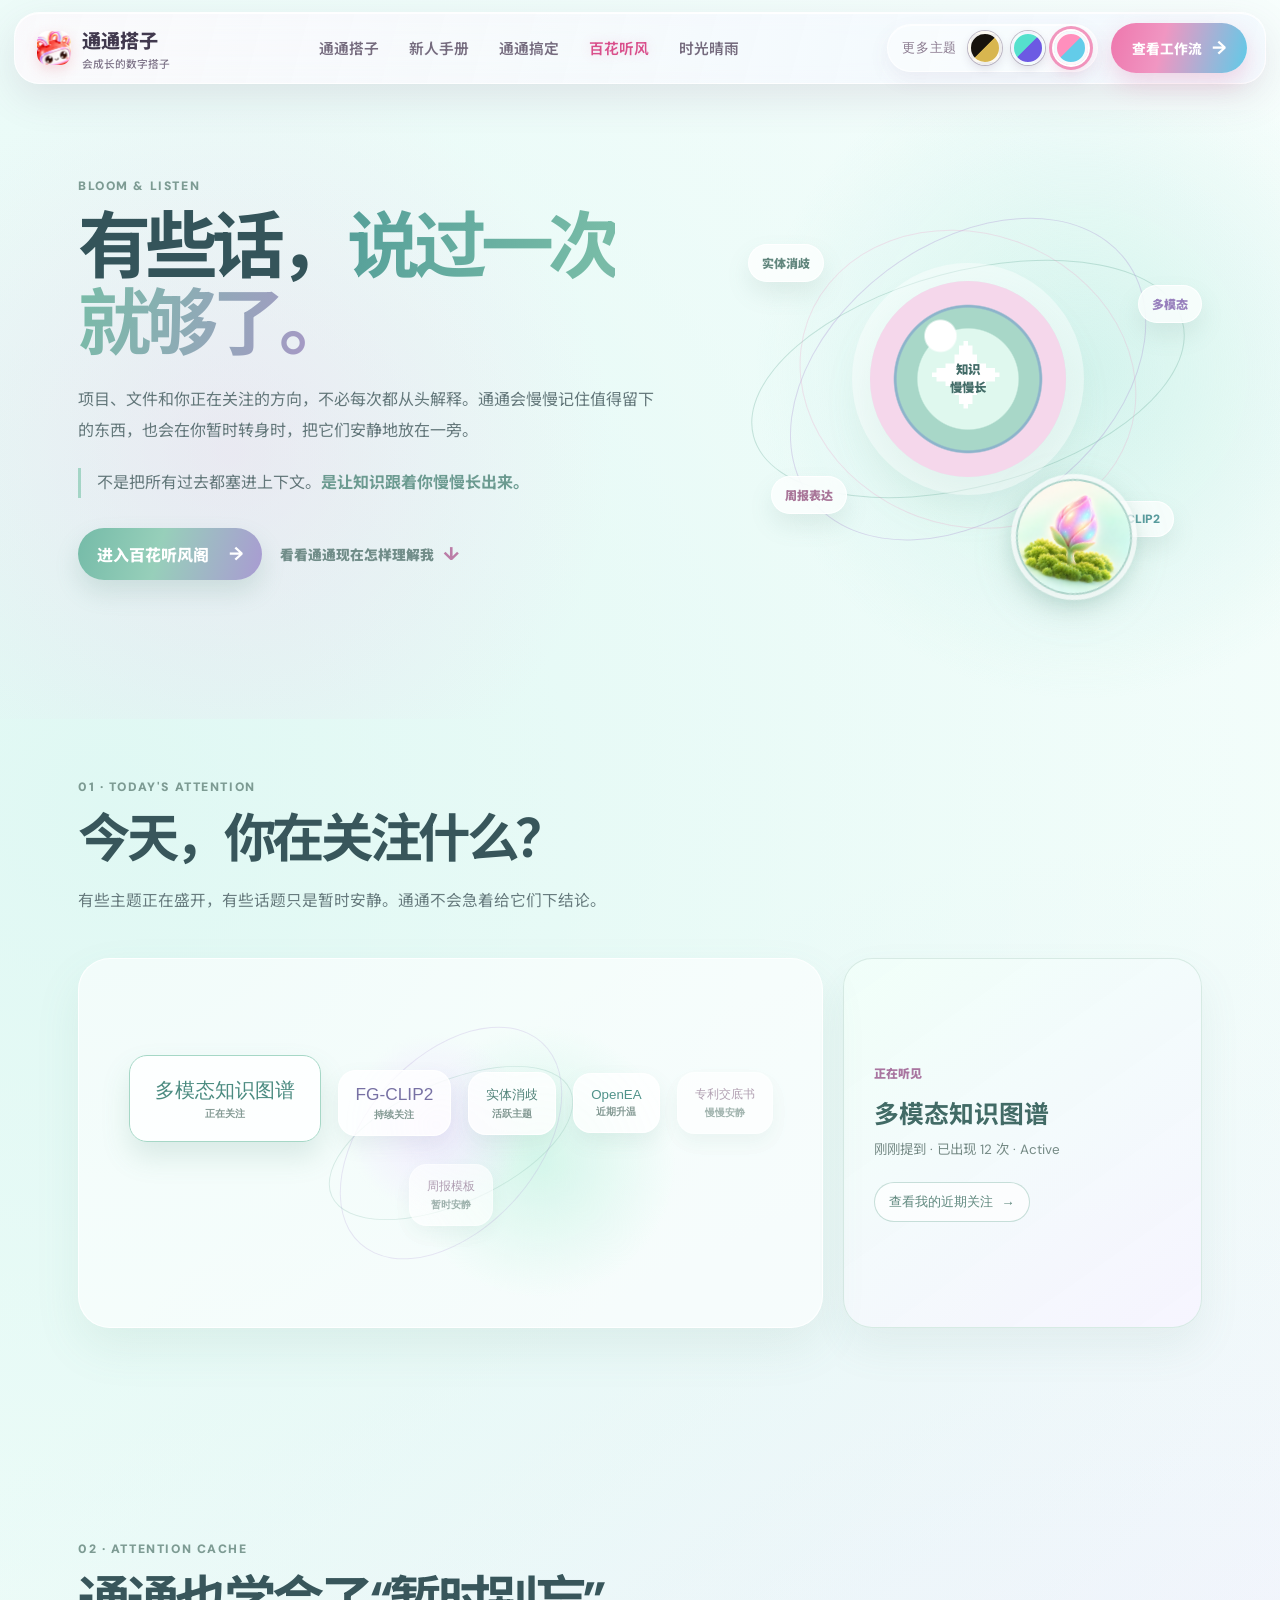
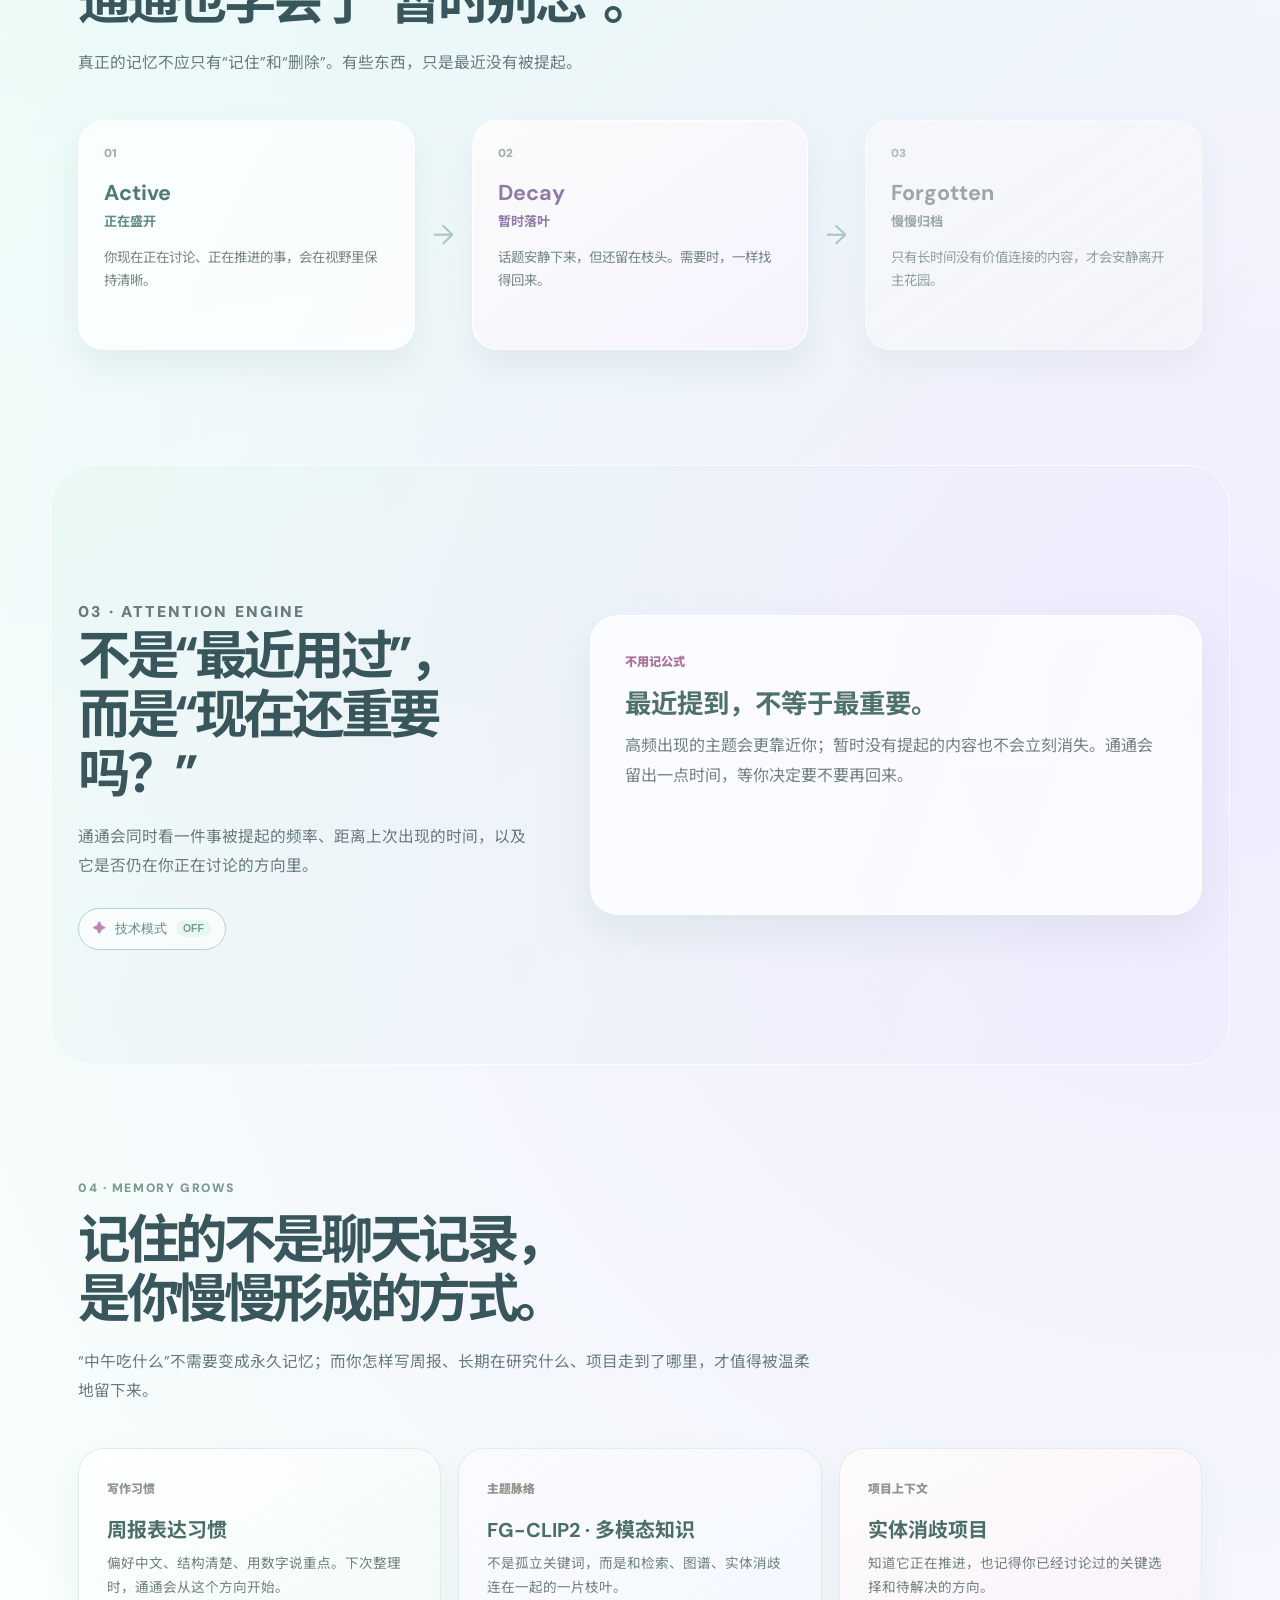
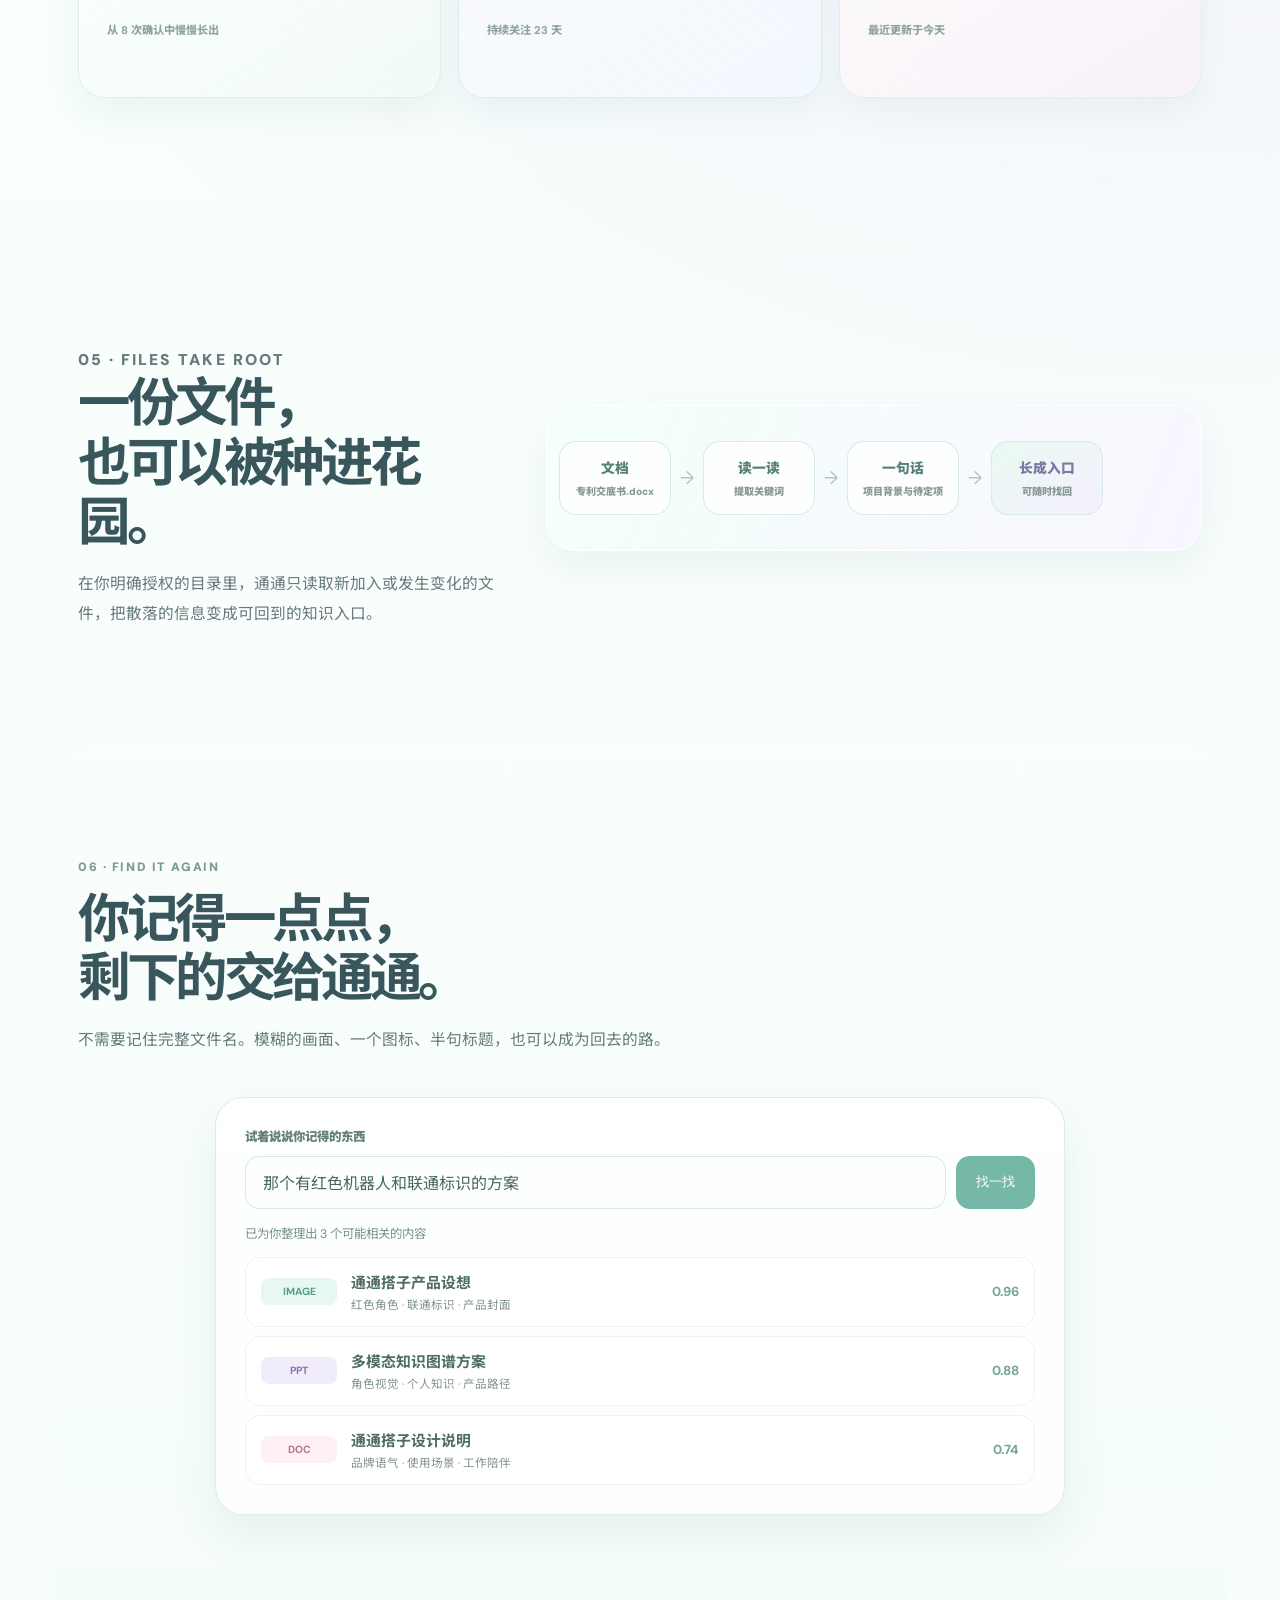
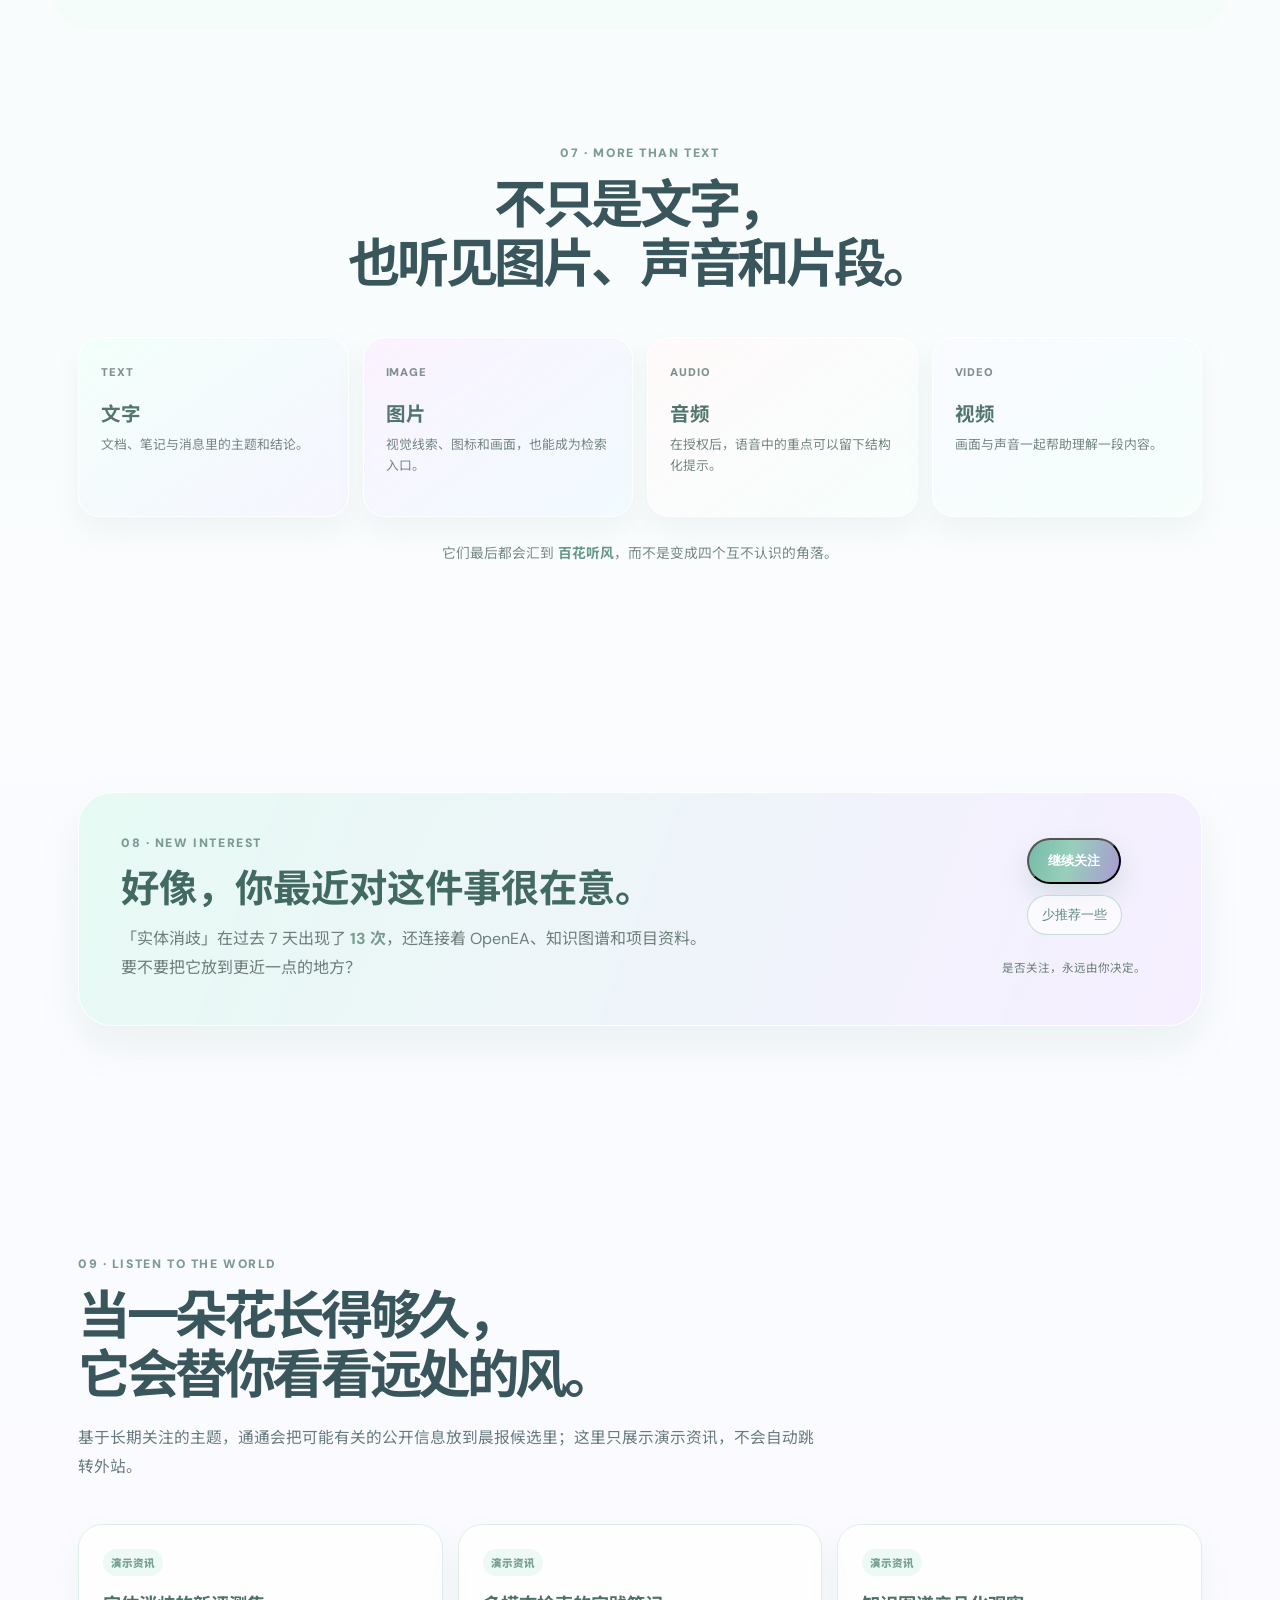
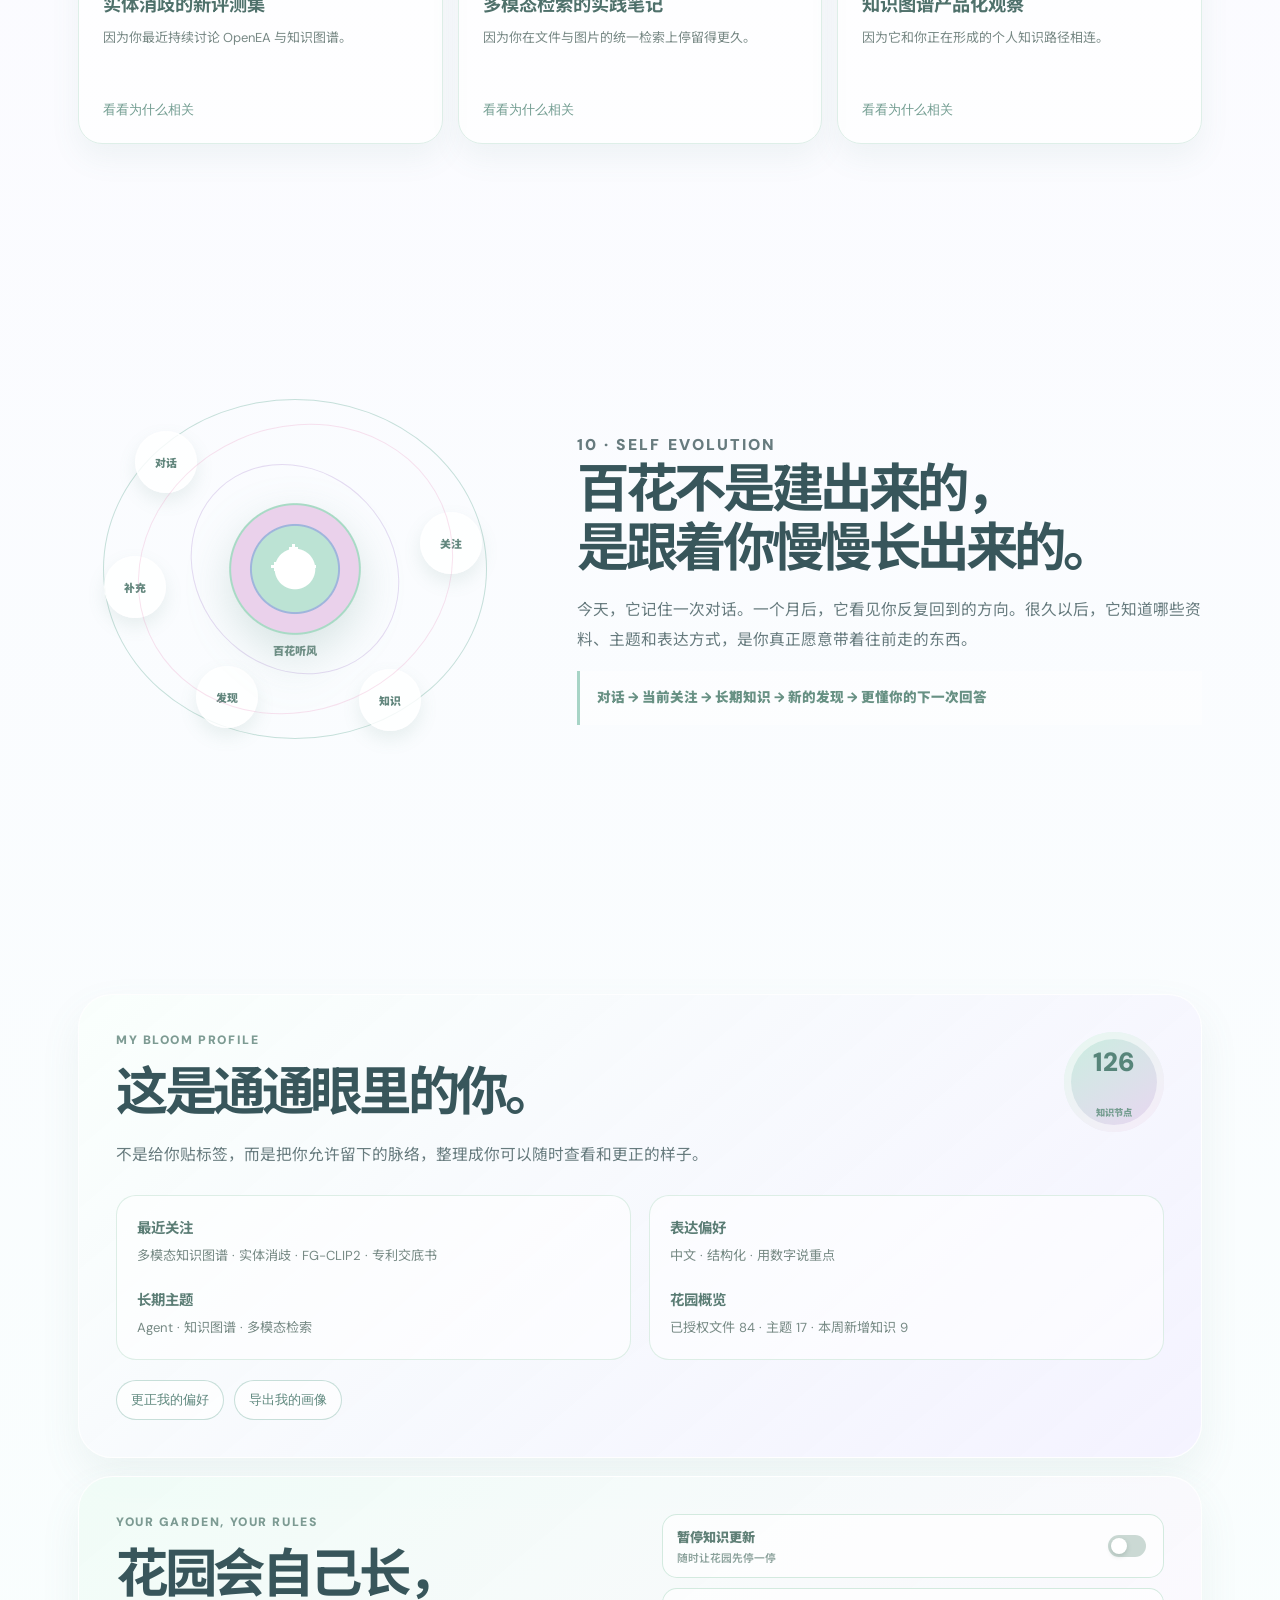
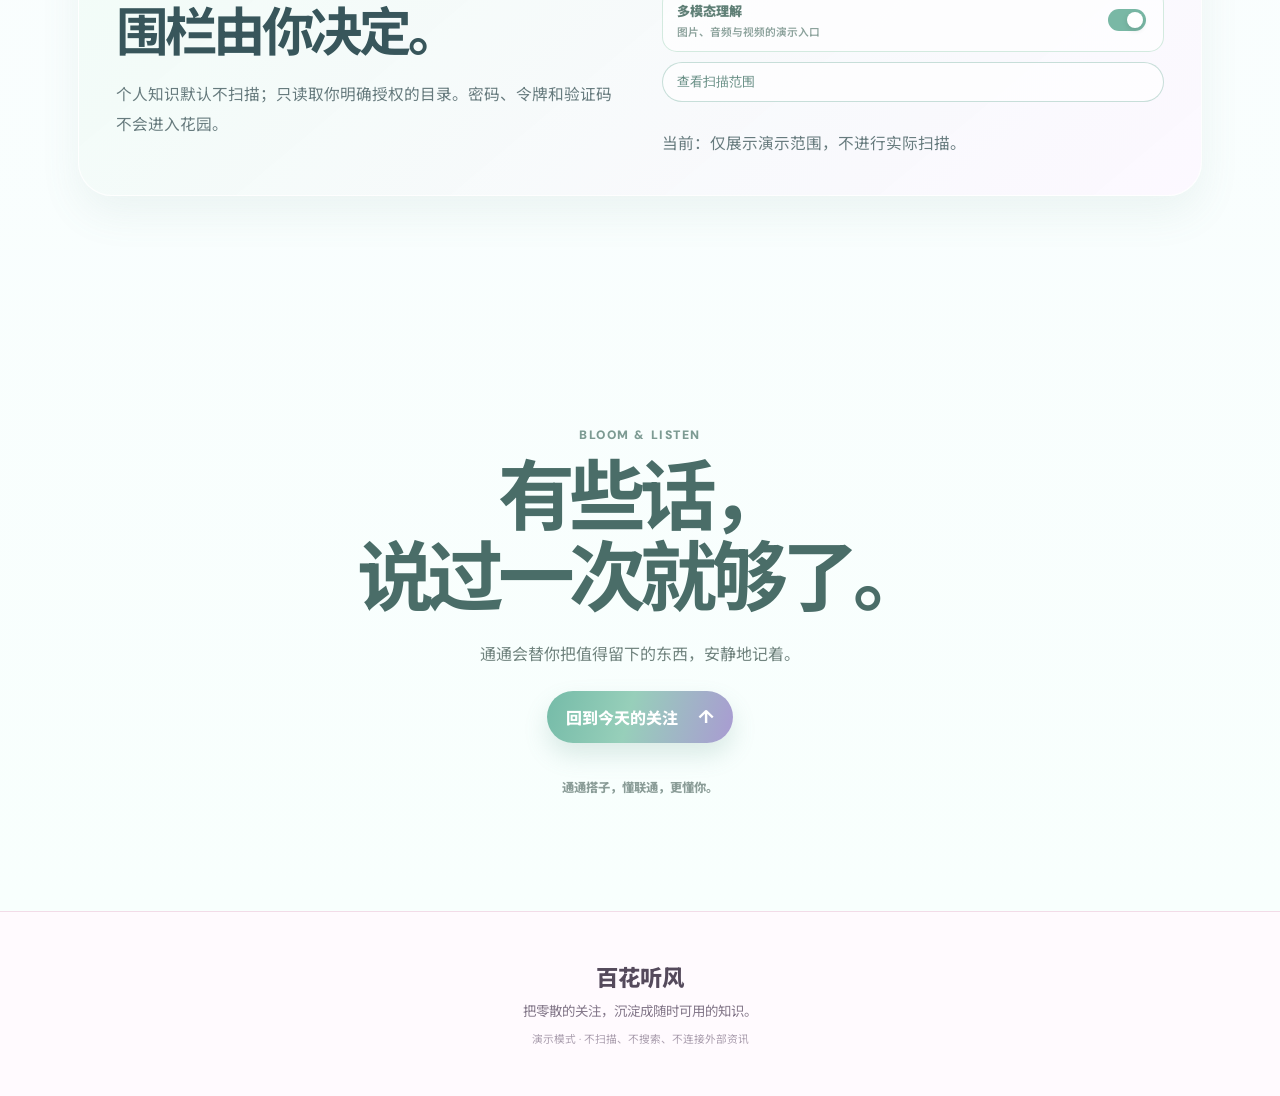
==== commit 7efc376b: "Refine journeys and add email preview" ====
--- a/baihua-tingfeng.html
+++ b/baihua-tingfeng.html
@@ -54,7 +54,7 @@
 
     <section class="knowledge-section engine-stop" id="attention-engine">
       <div class="engine-copy"><p class="section-index">03 · ATTENTION ENGINE</p><h2>不是“最近用过”，<br>而是“现在还重要吗？”</h2><p>通通会同时看一件事被提起的频率、距离上次出现的时间，以及它是否仍在你正在讨论的方向里。</p><button class="tech-toggle" id="techToggle" type="button" aria-expanded="false" aria-controls="techPanel"><span>✦</span> 技术模式 <b>OFF</b></button></div>
-      <div class="engine-panel"><div class="engine-human"><span>不用记公式</span><h3>最近提到，不等于最重要。</h3><p>高频出现的主题会更靠近你；暂时没有提起的内容也不会立刻消失。通通会留出一点时间，等你决定要不要再回来。</p></div><div class="tech-panel" id="techPanel" hidden><p>注意力由频率、时间距离和当前讨论共同决定：</p><code>A(e) = αF(e) + (1 − α)R(e)</code><ul><li><b>F</b>：出现频率</li><li><b>R</b>：距上次提及的时间</li><li><b>A</b>：当前批次是否仍相关</li></ul></div></div>
+      <div class="engine-panel"><div class="engine-human"><span>不用记公式</span><h3>最近提到，不等于最重要。</h3><p>高频出现的主题会更靠近你；暂时没有提起的内容也不会立刻消失。通通会留出一点时间，等你决定要不要再回来。</p></div><div class="tech-panel tech-dsac" id="techPanel" hidden><div class="tech-dsac-head"><p>近期关注：双阶段关注缓存机制</p><span>DSAC · 演示机制</span></div><p class="tech-summary">用「即时激活 + 频次强化 + 时间衰减 + 缓冲保留 + 边界遗忘」处理持续变化的关注对象，而不是只按最近访问时间淘汰。</p><div class="tech-capacity"><article><b>T = 30</b><span>活跃关注缓存</span><small>只保留当前最相关的 30 个实体</small></article><article><b>D = 50</b><span>衰减关注缓存</span><small>保存退出活跃区、但仍可能被找回的实体</small></article></div><div class="tech-state-flow"><span>Active<br><small>直接参与当前理解</small></span><i>→</i><span>Decay<br><small>保留历史，等待重提</small></span><i>→</i><span>Forgotten<br><small>结束近期生命周期</small></span></div><div class="tech-detail-grid"><article><h4>1 · 当前批次优先</h4><p>从本轮用户输入与模型回复识别实体。当前批次实体即时关注度固定为 <code>Aₜ(e) = 1</code>，按出现顺序插入或移动到活跃队列前部。</p><p>已在活跃区：累计提及次数并更新时间；在衰减区：重新激活并保留历史次数；两处都没有：作为新实体初始化。</p></article><article><h4>2 · 历史实体重排</h4><p>对非本轮实体，先看归一化提及频次 <code>F(e) = N(e) / max N(x)</code>，再看时间新鲜度 <code>R(e) = e<sup>−λ(t − Last(e))</sup></code>。</p><p>最终得分为 <code>A(e) = αF(e) + (1 − α)R(e)</code>；出现越多、离上次提及越近，排序越靠前。</p></article><article><h4>3 · 两级缓存迁移</h4><p>每轮结束后，当前批次优先保留；历史实体按得分重排，Top K 进入活跃区。超过 T 的实体转入衰减区，不会立刻从记忆中抹去。</p><p>衰减区超过 D 时，再淘汰低优先级实体；此后被重新提及时，才会作为全新实体初始化。</p></article><article><h4>4 · 为什么不只是 LRU？</h4><p>普通 LRU 主要看最近访问时间。DSAC 同时考虑当前批次、历史频次、时间新鲜度与 Active / Decay 迁移关系。</p><p>例如连续讨论「美团老鼠套餐」后问“这个现在还能办吗？”，活跃关注能帮助恢复“这个”所指的业务实体。</p></article></div></div></div>
     </section>
 
     <section class="knowledge-section memory-stop">
--- a/theme-enhancements.css
+++ b/theme-enhancements.css
@@ -201,6 +201,7 @@
 .theme-gallery-five .theme-card-anjin:hover,.theme-gallery-five .theme-card-anjin:focus-visible{border-color:rgba(202,160,69,.76);box-shadow:0 18px 38px rgba(181,134,46,.24),0 0 28px rgba(232,205,138,.2)}
 .theme-gallery-five .theme-card-xunxian:hover,.theme-gallery-five .theme-card-xunxian:focus-visible{border-color:rgba(239,194,91,.86);box-shadow:0 18px 38px rgba(199,148,55,.3),0 0 30px rgba(253,220,143,.32)}
 .theme-gallery-five .theme-card-shenyuan:hover,.theme-gallery-five .theme-card-shenyuan:focus-visible{border-color:rgba(70,193,178,.8);box-shadow:0 18px 38px rgba(28,111,112,.32),0 0 30px rgba(83,224,195,.22)}
+.theme-gallery-five .theme-card.is-selected{position:relative;transform:translateY(-4px);border-color:rgba(103,154,212,.82);box-shadow:0 19px 40px rgba(79,127,184,.2),0 0 0 3px rgba(220,240,255,.78)}.theme-gallery-five .theme-card.is-selected:after{position:absolute;top:10px;right:10px;padding:5px 8px;border-radius:999px;background:rgba(255,255,255,.92);color:#527eaa;box-shadow:0 4px 12px rgba(58,95,136,.14);content:"当前预览";font-size:.62rem;font-weight:900}
 .theme-gallery-five .orange{color:#d77432}.theme-gallery-five .purple{color:#8062ba}.theme-gallery-five .blue{color:#568ac5}.theme-gallery-five .green{color:#4e9b76}
 .theme-gallery-five.is-single{grid-template-columns:minmax(0,560px);justify-content:center}
 .theme-unlock-list{display:grid;grid-template-columns:repeat(2,minmax(0,1fr));gap:11px;margin-top:20px;padding:16px;border-radius:18px;background:linear-gradient(110deg,rgba(255,237,246,.76),rgba(234,249,255,.72));border:1px solid rgba(255,255,255,.9)}
@@ -279,3 +280,36 @@
 @media(max-width:900px){.today-status-grid{grid-template-columns:repeat(2,1fr)}.garden-week-journey{grid-template-columns:repeat(3,1fr)}.garden-week-journey article:after{display:none}.flower-collection{grid-template-columns:repeat(3,1fr)}.long-time-track{grid-template-columns:repeat(2,1fr)}.long-time-track>i{display:none}.weather-types{grid-template-columns:repeat(3,1fr)}}
 @media(max-width:680px){.page-growth .weather-hero,.page-growth .weather-section{padding-left:18px;padding-right:18px}.page-growth .weather-hero{grid-template-columns:1fr;padding-top:64px;min-height:auto}.weather-hero-pet{min-height:290px}.weather-hero-pet:before{width:230px;height:230px}.weather-hero-pet img{width:260px}.today-status-grid,.companion-story,.energy-feature,.voice-card{grid-template-columns:1fr}.pet-state-board{grid-template-columns:1fr;padding:18px}.energy-ring-large{width:245px;height:245px}.energy-ring-large:before{width:195px;height:195px}.energy-ring-large b{font-size:3.35rem}.energy-trend{display:block}.trend-line{margin-top:21px;overflow:auto;padding-bottom:4px}.unlock-trail{align-items:stretch;overflow:auto}.unlock-trail>i{align-self:center}.unlock-trail span{min-width:120px}.garden-week-journey{grid-template-columns:repeat(2,1fr)}.flower-collection{grid-template-columns:repeat(2,1fr)}.wish-stage{padding:20px 13px}.wish-card{height:285px}.voice-card{padding:18px}.voice-pet{min-height:205px}.weather-types{grid-template-columns:repeat(2,1fr)}.long-time-track{grid-template-columns:1fr;padding:62px 18px}.weather-final{padding-left:18px;padding-right:18px}}
 @media(prefers-reduced-motion:reduce){.wish-card,.pet-state-options button{transition:none}.voice-wave i{animation:none}}
+
+/* Garden collection: each flower carries its own rarity colour. */
+.page-growth .flower-collection{grid-template-columns:repeat(6,minmax(0,1fr));gap:12px}.page-growth .flower-collection article{position:relative;min-height:166px;padding:15px 9px 13px;border:1px solid transparent;background:rgba(255,255,255,.78) padding-box,linear-gradient(145deg,var(--rarity-soft),var(--rarity),var(--rarity-fade)) border-box;box-shadow:0 10px 22px rgba(103,84,111,.06);color:var(--rarity)}.page-growth .flower-collection article img,.page-growth .flower-silhouette{display:grid;place-items:center;width:77px;height:77px;object-fit:contain}.page-growth .flower-silhouette{border-radius:50%;background:rgba(255,255,255,.82);box-shadow:inset 0 0 0 1px rgba(255,255,255,.8);color:var(--rarity);font-size:2.35rem;line-height:1}.page-growth .flower-collection b{min-height:22px;margin-top:7px;color:var(--rarity);font-size:.77rem;line-height:1.35;text-align:center}.page-growth .flower-collection span{margin-top:6px;padding:4px 9px;border-radius:999px;background:var(--rarity-soft);color:var(--rarity);font-size:.63rem;font-weight:900;line-height:1}.page-growth .rarity-micro{--rarity:#817789;--rarity-soft:rgba(129,119,137,.14);--rarity-fade:rgba(206,198,214,.72)}.page-growth .rarity-liuguang{--rarity:#347E69;--rarity-soft:rgba(52,126,105,.14);--rarity-fade:rgba(151,212,191,.7)}.page-growth .rarity-starlight{--rarity:#2E8FA9;--rarity-soft:rgba(46,143,169,.14);--rarity-fade:rgba(151,215,229,.7)}.page-growth .rarity-moon{--rarity:#8A5CC7;--rarity-soft:rgba(138,92,199,.14);--rarity-fade:rgba(205,178,234,.7)}.page-growth .rarity-radiant{--rarity:#D8791F;--rarity-soft:rgba(216,121,31,.14);--rarity-fade:rgba(246,196,137,.72)}.page-growth .rarity-mirage{--rarity:#C4475D;--rarity-soft:rgba(196,71,93,.12);--rarity-fade:rgba(239,166,179,.72)}.page-growth .flower-collection .locked-flower{background:rgba(252,250,252,.88) padding-box,linear-gradient(145deg,var(--rarity-soft),var(--rarity),var(--rarity-fade)) border-box!important;opacity:.82}.page-growth .flower-collection .locked-flower i{border:1px solid rgba(196,71,93,.22);background:var(--rarity-soft);color:var(--rarity);font-size:2rem}.page-growth .flower-collection .locked-flower b{letter-spacing:.12em}.page-growth .flower-collection .locked-flower span{white-space:nowrap;font-size:.58rem}.page-growth .collection-head>span{color:#817789}
+@media(max-width:1080px){.page-growth .flower-collection{grid-template-columns:repeat(4,minmax(0,1fr))}}@media(max-width:680px){.page-growth .flower-collection{grid-template-columns:repeat(2,minmax(0,1fr))}.page-growth .flower-collection article{min-height:154px}.page-growth .flower-collection .locked-flower span{white-space:normal}}
+
+/* The weekly path responds like the collection: a little lift, a little light. */
+.page-growth .garden-week-journey article{transition:transform .24s ease,box-shadow .24s ease,border-color .24s ease}.page-growth .garden-week-journey article:hover,.page-growth .garden-week-journey article:focus-within{z-index:2;transform:translateY(-7px);border-color:rgba(218,127,173,.72);box-shadow:0 20px 34px rgba(200,89,143,.18),0 0 20px rgba(239,177,210,.24)}.page-growth .garden-week-journey .is-bloom.rarity-starlight{border:1px solid transparent;background:linear-gradient(rgba(247,253,255,.9),rgba(239,249,255,.78)) padding-box,linear-gradient(145deg,var(--rarity-soft),var(--rarity),var(--rarity-fade)) border-box;box-shadow:0 12px 27px rgba(46,143,169,.16)}.page-growth .garden-week-journey .is-bloom.rarity-starlight:after{background:var(--rarity-fade)}.page-growth .garden-week-journey .is-bloom.rarity-starlight b,.page-growth .garden-week-journey .is-bloom.rarity-starlight h3{color:var(--rarity)}.page-growth .garden-week-journey .is-bloom.rarity-starlight span{display:inline-flex;padding:4px 9px;border-radius:999px;background:var(--rarity-soft);color:var(--rarity);font-size:.64rem}.page-growth .garden-week-journey .is-bloom.rarity-starlight:hover,.page-growth .garden-week-journey .is-bloom.rarity-starlight:focus-within{box-shadow:0 21px 38px rgba(46,143,169,.25),0 0 24px rgba(46,143,169,.18)}
+@media(prefers-reduced-motion:reduce){.page-growth .garden-week-journey article{transition:none}.page-growth .garden-week-journey article:hover,.page-growth .garden-week-journey article:focus-within{transform:none}}
+
+/* Complete the collection with the packaged garden illustrations. */
+.page-growth .flower-collection .flower-silhouette{background-repeat:no-repeat;background-position:center;background-size:contain;font-size:0}.page-growth .flower-collection article:nth-child(2) .flower-silhouette{background-image:url("assets/time-weather/garden/flower-dandelion.png")}.page-growth .flower-collection article:nth-child(3) .flower-silhouette{background-image:url("assets/time-weather/garden/flower-oxalis.png")}.page-growth .flower-collection article:nth-child(5) .flower-silhouette{background-image:url("assets/time-weather/garden/flower-hibiscus.png")}.page-growth .flower-collection article:nth-child(7) .flower-silhouette{background-image:url("assets/time-weather/garden/flower-iris.png")}.page-growth .flower-collection article:nth-child(8) .flower-silhouette{background-image:url("assets/time-weather/garden/flower-snow-lotus.png")}.page-growth .flower-collection article:nth-child(9) .flower-silhouette{background-image:url("assets/time-weather/garden/flower-golden-camellia.png")}.page-growth .flower-collection article:nth-child(10) .flower-silhouette{background-image:url("assets/time-weather/garden/flower-eternal-datura.png")}
+
+/* A calmer closing: the note aligns with the section, and the timeline stays together. */
+.page-growth .meaning-quote{max-width:none;margin:35px 0 0;padding:24px 27px;border:1px solid rgba(231,158,194,.46);border-left:4px solid #e7679e;border-radius:22px;background:rgba(255,250,252,.78);box-shadow:0 13px 28px rgba(190,105,148,.08)}.page-growth .long-time-track{grid-template-columns:repeat(4,minmax(0,1fr));gap:18px;padding-top:56px;padding-bottom:72px}.page-growth .long-time-track>i{display:none}.page-growth .long-time-track article{position:relative;min-height:160px;padding:22px 20px}.page-growth .long-time-track article:not(:last-of-type):after{content:"→";position:absolute;top:50%;right:-22px;z-index:2;color:#dc689b;font-size:1.05rem;font-style:normal;transform:translateY(-50%)}
+
+/* Small cards answer softly wherever the journey invites exploration. */
+.page-growth :is(.today-status-grid article,.companion-story>div,.unlock-trail span,.flower-collection article,.weather-types span,.long-time-track article){transition:transform .24s ease,box-shadow .24s ease}.page-growth :is(.today-status-grid article,.companion-story>div,.unlock-trail span,.flower-collection article,.weather-types span,.long-time-track article):hover,.page-growth :is(.today-status-grid article,.companion-story>div,.unlock-trail span,.flower-collection article,.weather-types span,.long-time-track article):focus-within{position:relative;z-index:2;transform:translateY(-6px);box-shadow:0 19px 33px rgba(197,89,144,.17),0 0 18px rgba(236,174,207,.23)}
+@media(max-width:900px){.page-growth .long-time-track{grid-template-columns:repeat(2,minmax(0,1fr));gap:15px}.page-growth .long-time-track article:not(:last-of-type):after{display:none}}@media(max-width:680px){.page-growth .meaning-quote{margin-top:27px;padding:20px}.page-growth .long-time-track{grid-template-columns:1fr;padding:52px 18px}.page-growth .long-time-track article{min-height:0}}@media(prefers-reduced-motion:reduce){.page-growth :is(.today-status-grid article,.companion-story>div,.unlock-trail span,.flower-collection article,.weather-types span,.long-time-track article){transition:none}.page-growth :is(.today-status-grid article,.companion-story>div,.unlock-trail span,.flower-collection article,.weather-types span,.long-time-track article):hover,.page-growth :is(.today-status-grid article,.companion-story>div,.unlock-trail span,.flower-collection article,.weather-types span,.long-time-track article):focus-within{transform:none}}
+
+/* Flowers sit in their own little round frames, with rarity shown at the edge. */
+.page-growth .garden-week-journey img{box-sizing:border-box;border:2px solid rgba(220,150,190,.5);border-radius:50%;background:#fff;box-shadow:0 0 0 4px rgba(255,255,255,.78),0 0 12px rgba(222,137,181,.16)}.page-growth .garden-week-journey .is-today img{border-color:rgba(90,188,218,.7);box-shadow:0 0 0 4px rgba(255,255,255,.78),0 0 13px rgba(90,188,218,.18)}.page-growth .garden-week-journey .is-bloom.rarity-starlight img{border-color:var(--rarity);box-shadow:0 0 0 4px rgba(255,255,255,.82),0 0 14px var(--rarity-soft)}.page-growth .flower-collection article img,.page-growth .flower-collection .flower-silhouette{box-sizing:border-box;border:2px solid var(--rarity);border-radius:50%;background-color:#fff;box-shadow:0 0 0 4px rgba(255,255,255,.8),0 0 13px var(--rarity-soft)}.page-growth .flower-collection .flower-silhouette{background-color:#fff}.page-growth .flower-collection .locked-flower i{box-shadow:0 0 0 4px rgba(255,255,255,.8),0 0 12px var(--rarity-soft)}
+
+/* Xiaoya's reading moment brings a light Feisu-inspired blush to the voice card. */
+.page-growth .voice-card{grid-template-columns:300px minmax(0,1fr);gap:36px;border:1px solid rgba(239,166,200,.64);background:linear-gradient(128deg,#fff8fb 0%,#fff0f7 48%,#eefaff 100%);box-shadow:0 25px 45px rgba(213,112,158,.16),inset 0 1px 0 rgba(255,255,255,.92)}.page-growth .voice-pet{position:relative;min-height:270px;border:1px solid rgba(239,170,202,.64);border-radius:28px;background:radial-gradient(circle at 52% 27%,#fff 0%,#fff8fb 39%,#f7ddeb 100%);box-shadow:inset 0 0 0 6px rgba(255,255,255,.68),0 16px 27px rgba(216,118,163,.15)}.page-growth .voice-pet:before{content:"";position:absolute;inset:12px;border:1px solid rgba(232,141,185,.33);border-radius:22px;pointer-events:none}.page-growth .voice-pet img{position:relative;z-index:1;width:min(100%,292px);max-height:270px;object-fit:contain;filter:drop-shadow(0 15px 15px rgba(192,92,132,.19));transform:translateY(12px)}.page-growth .voice-copy>span{color:#d85b91}.page-growth .voice-copy h3{color:#5e3f59}.page-growth .voice-copy p{color:#856d81}.page-growth .voice-wave i{background:#ed6fa5;box-shadow:0 0 8px rgba(237,111,165,.35)}@media(max-width:680px){.page-growth .voice-card{grid-template-columns:1fr;gap:20px}.page-growth .voice-pet{min-height:245px}.page-growth .voice-pet img{max-height:245px}}
+
+/* Knowledge flower and technical notes: a small visual bloom and a readable deep dive. */
+.page-knowledge .knowledge-bud{box-sizing:border-box;aspect-ratio:1;object-fit:cover;border:2px solid rgba(126,187,171,.64);border-radius:50%;background:#fff;box-shadow:0 0 0 5px rgba(255,255,255,.72),0 0 16px rgba(132,199,179,.23),0 11px 18px rgba(93,146,129,.16)}.page-knowledge .tech-dsac{display:grid;gap:18px;margin-top:25px;padding:22px;background:linear-gradient(145deg,rgba(238,250,245,.92),rgba(246,242,255,.88));border:1px solid rgba(205,231,221,.92)}.page-knowledge .tech-dsac[hidden]{display:none}.page-knowledge .tech-dsac-head{display:flex;align-items:center;justify-content:space-between;gap:12px}.page-knowledge .tech-dsac-head p{margin:0;color:#557a71;font-size:.91rem;font-weight:900}.page-knowledge .tech-dsac-head span{padding:5px 8px;border-radius:999px;background:rgba(255,255,255,.72);color:#9278ae;font-size:.65rem;font-weight:900}.page-knowledge .tech-summary{margin:0!important;color:#698079!important;font-size:.8rem!important;line-height:1.75}.page-knowledge .tech-capacity{display:grid;grid-template-columns:repeat(2,1fr);gap:10px}.page-knowledge .tech-capacity article{display:grid;gap:4px;padding:13px;border:1px solid rgba(203,228,218,.82);border-radius:14px;background:rgba(255,255,255,.72)}.page-knowledge .tech-capacity b{color:#657da0;font-family:ui-monospace,Consolas,monospace;font-size:1rem}.page-knowledge .tech-capacity span{color:#56786f;font-size:.76rem;font-weight:900}.page-knowledge .tech-capacity small{color:#849791;font-size:.68rem;line-height:1.45}.page-knowledge .tech-state-flow{display:grid;grid-template-columns:1fr auto 1fr auto 1fr;gap:8px;align-items:center}.page-knowledge .tech-state-flow span{padding:10px 7px;border-radius:12px;background:rgba(255,255,255,.68);color:#5b8177;font-size:.73rem;font-weight:900;text-align:center}.page-knowledge .tech-state-flow span:nth-of-type(2){color:#8874a1}.page-knowledge .tech-state-flow span:nth-of-type(3){color:#87928f}.page-knowledge .tech-state-flow small{display:block;margin-top:4px;color:#8a9994;font-size:.6rem;font-weight:700}.page-knowledge .tech-state-flow i{color:#9bbeb3;font-style:normal}.page-knowledge .tech-detail-grid{display:grid;grid-template-columns:repeat(2,1fr);gap:10px}.page-knowledge .tech-detail-grid article{padding:14px;border:1px solid rgba(212,233,225,.8);border-radius:14px;background:rgba(255,255,255,.58)}.page-knowledge .tech-detail-grid h4{margin:0 0 8px;color:#587b72;font-size:.79rem}.page-knowledge .tech-detail-grid p{margin:0 0 8px;color:#71837d;font-size:.7rem;line-height:1.65}.page-knowledge .tech-detail-grid p:last-child{margin-bottom:0}.page-knowledge .tech-detail-grid code{display:inline;padding:1px 4px;border-radius:4px;background:#fff;color:#746791;font-size:.69rem;white-space:normal}.page-knowledge .relation-dialog{width:min(510px,calc(100% - 32px));padding:0;border:1px solid rgba(185,218,207,.86);border-radius:25px;background:linear-gradient(145deg,#fbfffd,#f8f4ff);box-shadow:0 25px 60px rgba(69,104,94,.25);color:#506d66}.page-knowledge .relation-dialog::backdrop{background:rgba(60,85,78,.18);backdrop-filter:blur(3px)}.page-knowledge .relation-dialog form{padding:27px}.page-knowledge .relation-dialog p{margin:0;color:#7c8e89;font-size:.8rem;line-height:1.7}.page-knowledge .relation-dialog h3{margin:9px 0 16px;color:#426b62;font-size:1.35rem}.page-knowledge .relation-signals{display:grid;gap:9px;margin:16px 0}.page-knowledge .relation-signals li{padding:11px 12px;border:1px solid rgba(210,233,225,.9);border-radius:13px;background:rgba(255,255,255,.76);color:#668077;font-size:.77rem;line-height:1.55;list-style:none}.page-knowledge .relation-dialog button{float:right;padding:9px 14px;border:1px solid rgba(135,185,169,.62);border-radius:999px;background:#fff;color:#5f877b;font:900 .76rem/1 inherit;cursor:pointer}@media(max-width:700px){.page-knowledge .tech-capacity,.page-knowledge .tech-detail-grid{grid-template-columns:1fr}.page-knowledge .tech-state-flow{grid-template-columns:1fr;gap:6px}.page-knowledge .tech-state-flow i{justify-self:center;transform:rotate(90deg)}}
+
+/* Six real weekly-report slides need a calm 16:9 stage rather than a mascot placeholder. */
+.page-work .weekly-layout{grid-template-columns:minmax(230px,.62fr) minmax(0,1.38fr)}.page-work .weekly-ppt{padding:22px}.page-work .ppt-slide-preview{min-height:0;aspect-ratio:16/9;margin:17px 0 15px;border:1px solid rgba(255,255,255,.2);border-radius:16px;background:#17243a;box-shadow:0 13px 23px rgba(11,20,37,.28)}.page-work .ppt-slide-preview img{inset:0;width:100%;height:100%;object-fit:cover;filter:none}.page-work .ppt-slide-preview:after{position:absolute;right:0;bottom:0;left:0;height:38%;content:"";background:linear-gradient(transparent,rgba(13,25,42,.7));pointer-events:none}.page-work .ppt-slide-preview strong{z-index:1;top:12px;right:12px;padding:5px 8px;border-radius:9px;background:rgba(20,35,58,.64);color:#fff;font-size:.78rem;line-height:1}.page-work .ppt-slide-preview p{z-index:1;right:auto;bottom:10px;left:13px;width:auto;max-width:80%;font-size:.72rem}.page-work .ppt-page-buttons{justify-content:flex-end;gap:6px}.page-work .ppt-page-buttons button{width:29px;height:29px}@media(max-width:930px){.page-work .weekly-layout{grid-template-columns:1fr}}
+
+/* The test morning email stays inside a focused preview window, with a safe new-window route if needed. */
+.page-work .morning-email-dialog{width:min(880px,calc(100vw - 32px));max-width:none;padding:0;overflow:hidden;border:1px solid rgba(224,168,202,.7);border-radius:26px;background:#fff8fb;box-shadow:0 30px 75px rgba(71,57,86,.31)}.page-work .morning-email-dialog::backdrop{background:rgba(48,55,78,.38);backdrop-filter:blur(5px)}.page-work .morning-email-dialog-head{display:flex;align-items:center;justify-content:space-between;gap:18px;padding:17px 20px;border-bottom:1px solid rgba(236,205,223,.86);background:linear-gradient(105deg,#fff3f8,#f1f7ff)}.page-work .morning-email-dialog-head p{margin:0;color:#c55a8d;font-size:.67rem;font-weight:900;letter-spacing:.12em}.page-work .morning-email-dialog-head h2{margin:5px 0 0;color:#415a73;font-size:1.1rem}.page-work .morning-email-dialog-head>div:last-child{display:flex;align-items:center;gap:12px}.page-work .morning-email-dialog-head a{color:#5d87b1;font-size:.78rem;font-weight:900;text-decoration:none}.page-work .morning-email-dialog-head a:hover,.page-work .morning-email-dialog-head a:focus-visible{text-decoration:underline;outline:none}.page-work .morning-email-dialog-head button{display:grid;place-items:center;width:32px;height:32px;padding:0;border:1px solid rgba(211,151,189,.65);border-radius:50%;background:#fff;color:#a6517d;font:1.35rem/1 Arial;cursor:pointer}.page-work .morning-email-dialog-head button:hover,.page-work .morning-email-dialog-head button:focus-visible{outline:3px solid rgba(117,179,222,.35);outline-offset:2px;background:#fff0f6}.page-work .morning-email-dialog iframe{display:block;width:100%;height:min(78vh,790px);border:0;background:#f8f4f8}@media(max-width:620px){.page-work .morning-email-dialog{width:calc(100vw - 18px);border-radius:20px}.page-work .morning-email-dialog-head{padding:13px 14px}.page-work .morning-email-dialog-head a{font-size:.7rem}.page-work .morning-email-dialog iframe{height:78vh}}
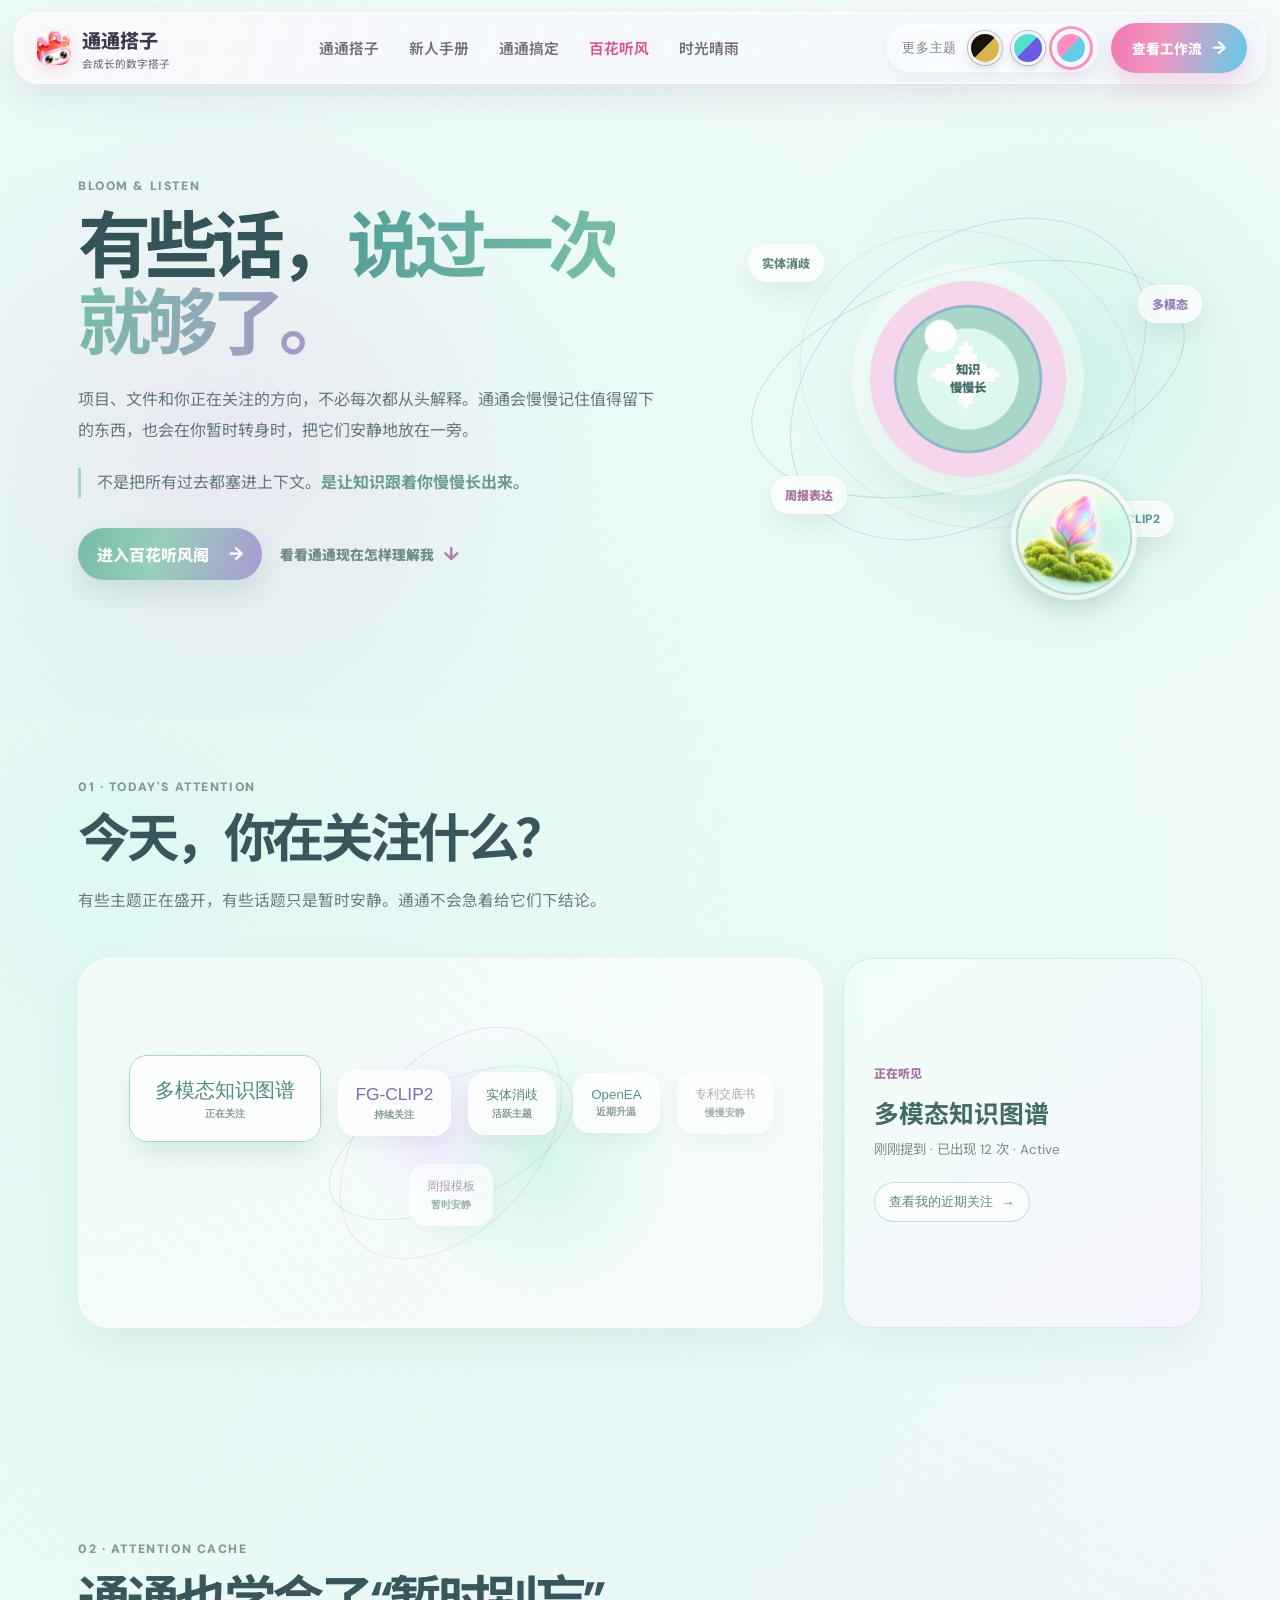
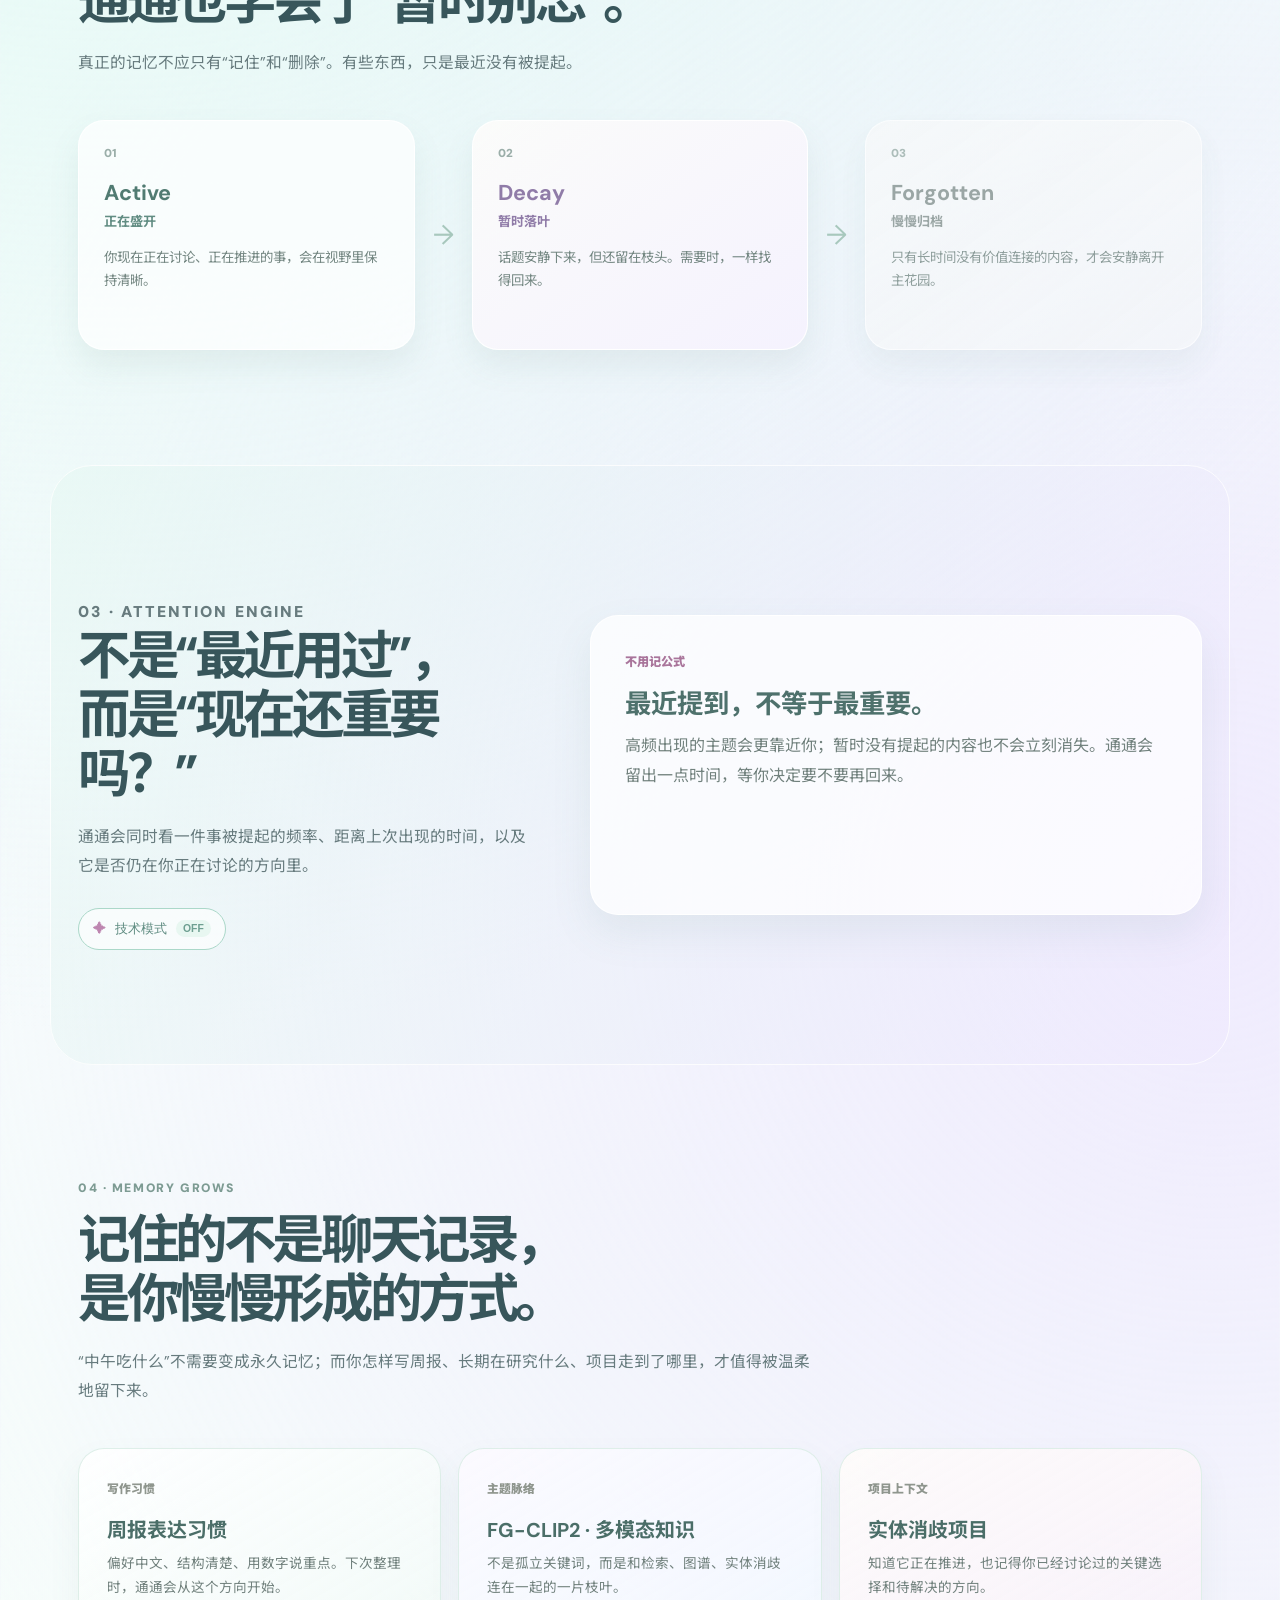
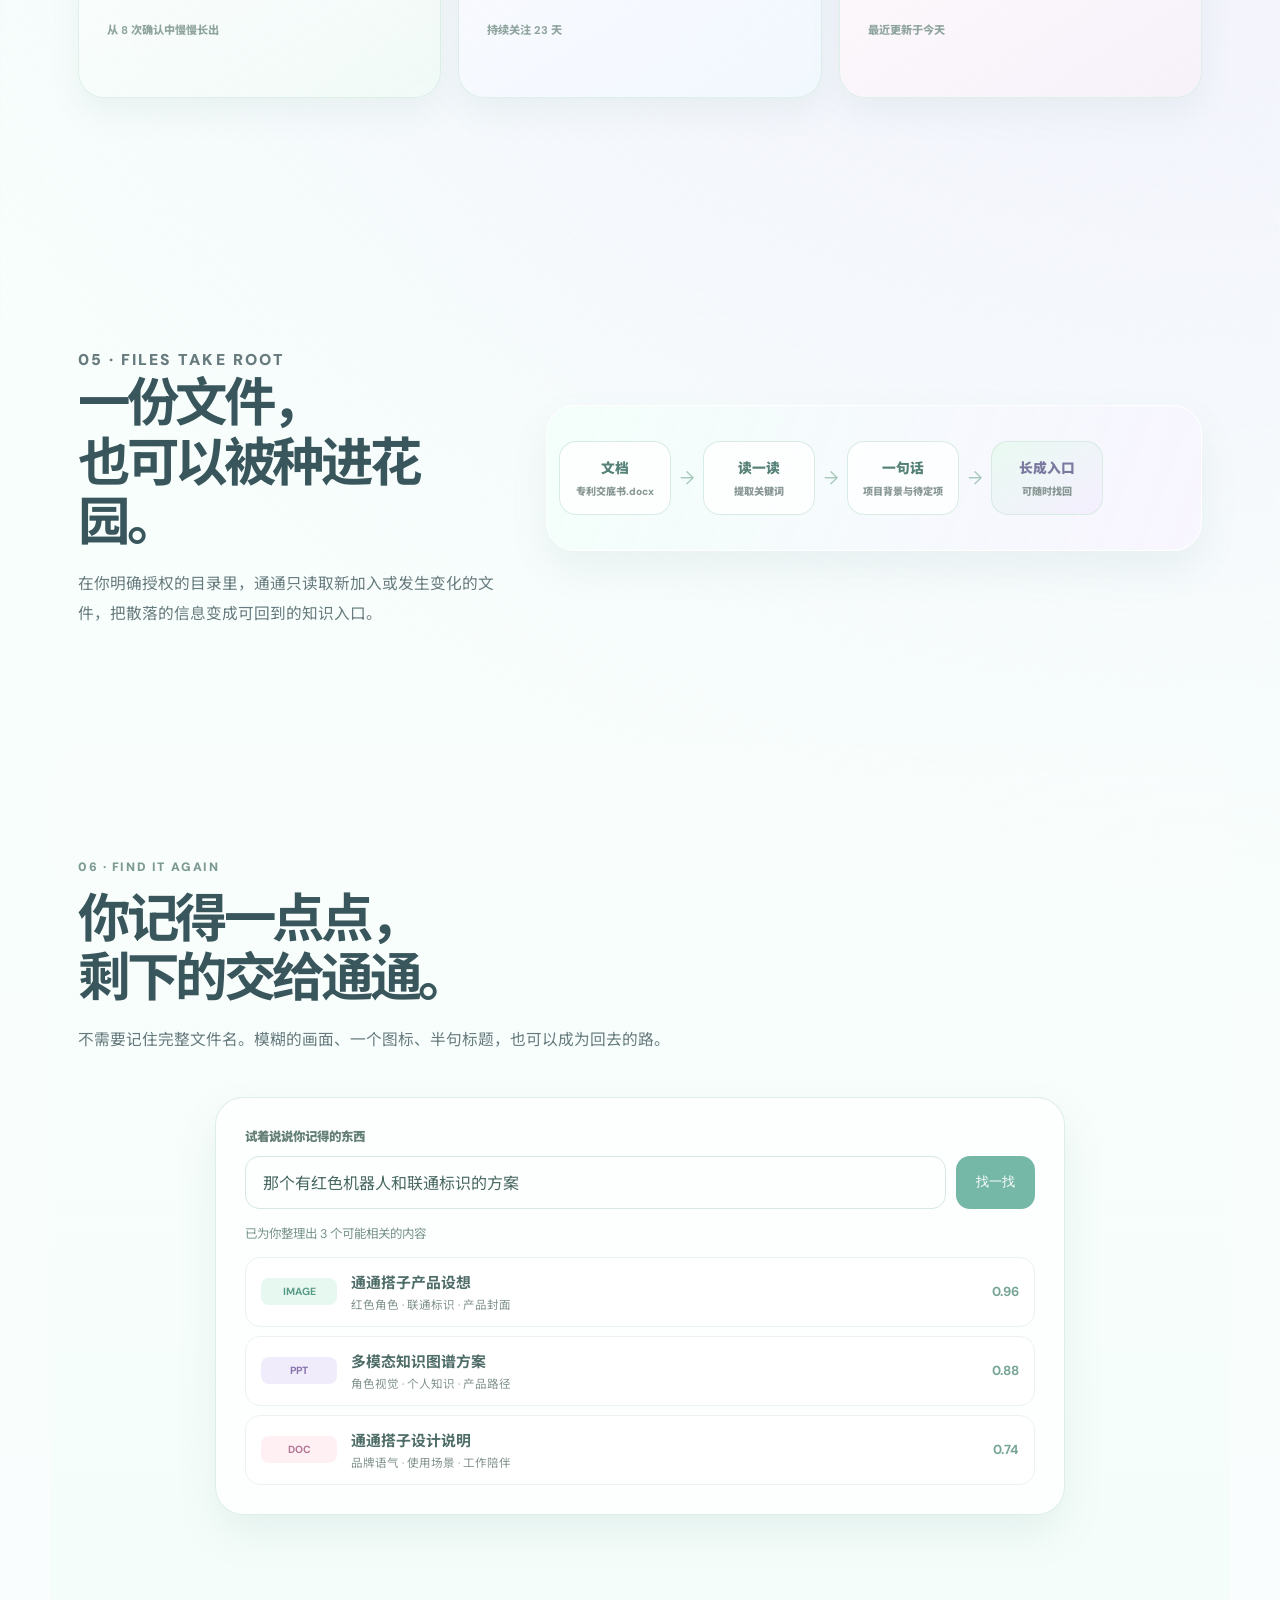
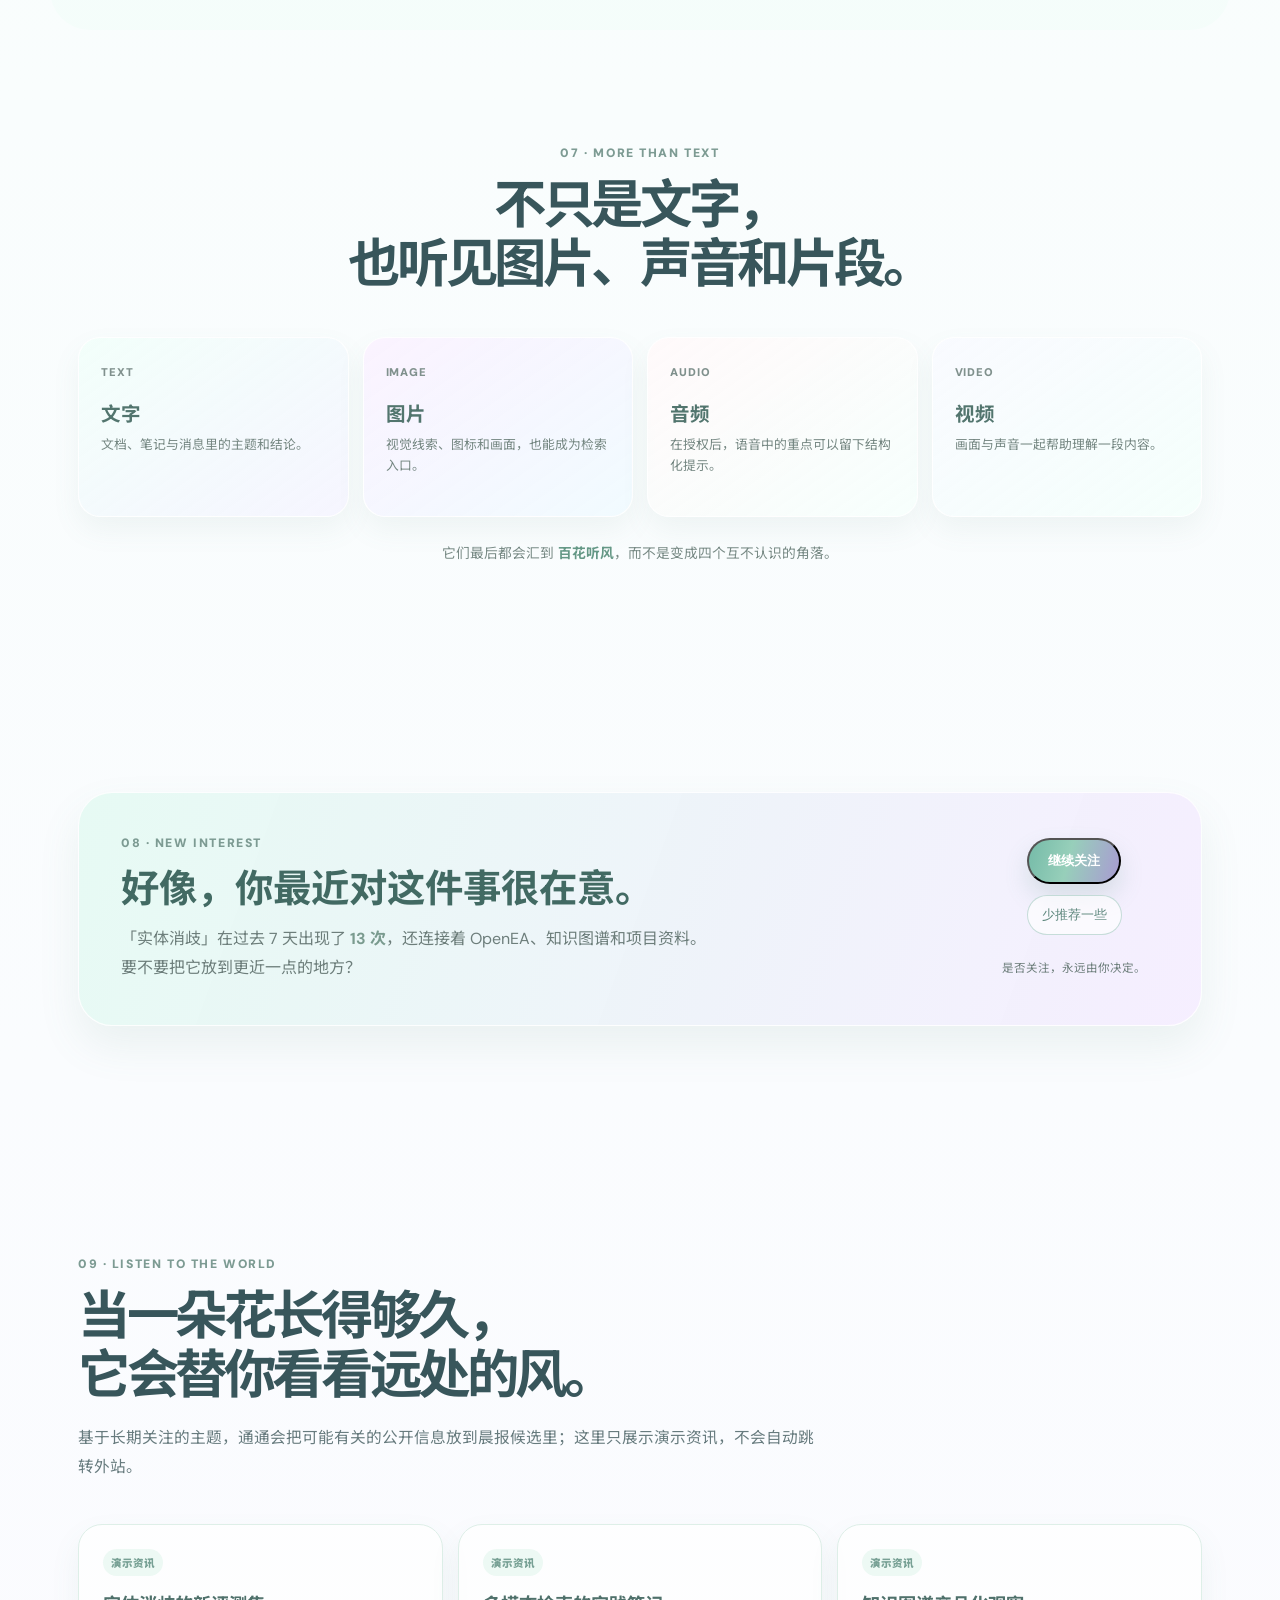
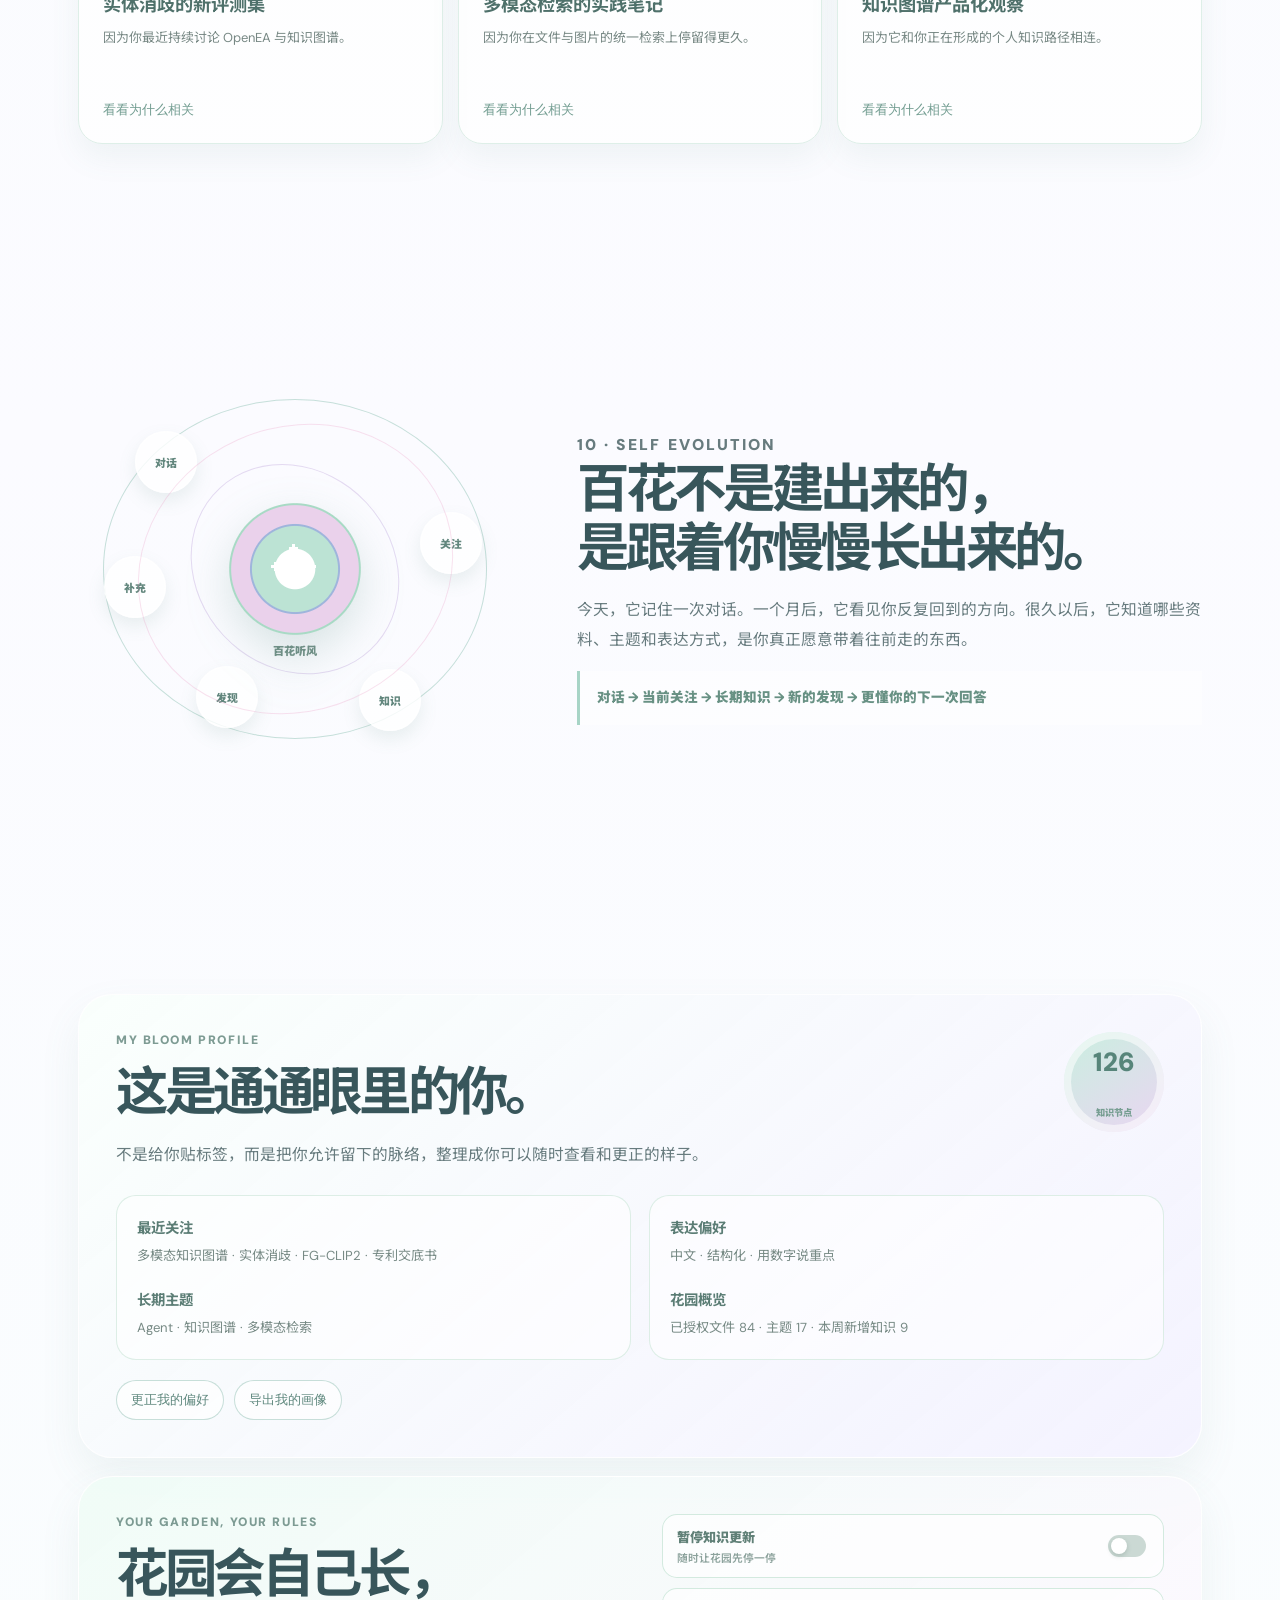
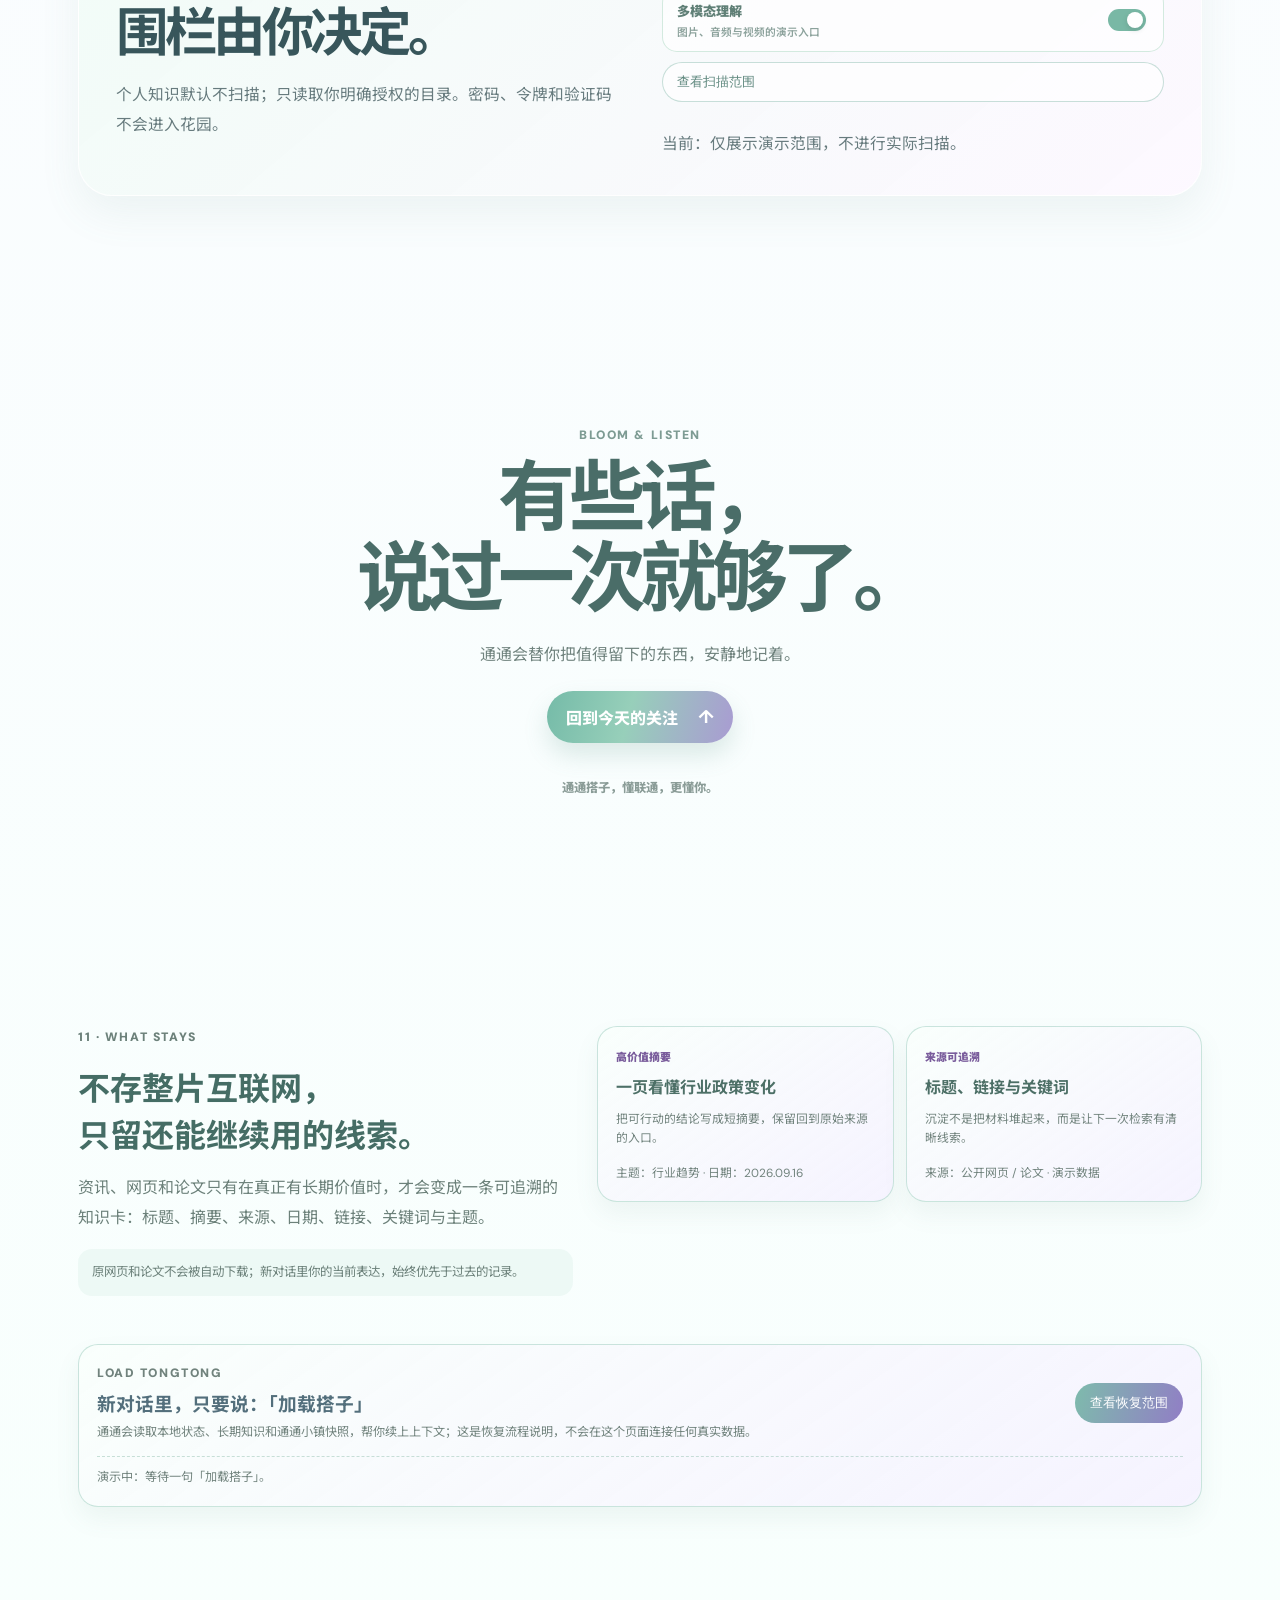
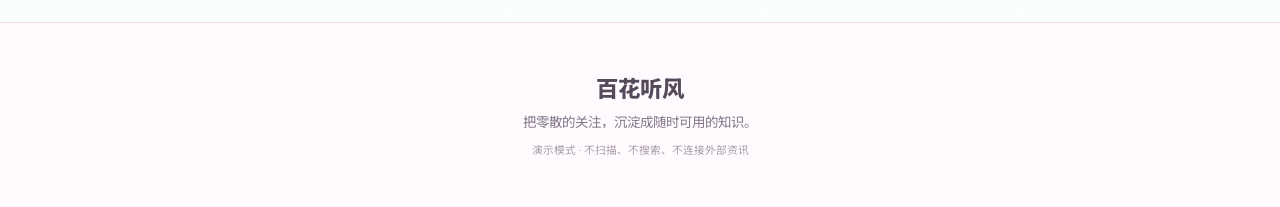
==== commit f38024ca: "Add long-term companion growth experience" ====
--- a/baihua-tingfeng.html
+++ b/baihua-tingfeng.html
@@ -92,6 +92,7 @@
     </section>
 
     <section class="knowledge-closing"><p class="eyebrow">BLOOM &amp; LISTEN</p><h2>有些话，<br>说过一次就够了。</h2><p>通通会替你把值得留下的东西，安静地记着。</p><a class="primary" href="#today-attention">回到今天的关注 <span>↑</span></a><small>通通搭子，懂联通，更懂你。</small></section>
+    <section class="knowledge-section retention-stop" id="knowledge-retention"><div class="retention-copy"><p class="section-index">11 · WHAT STAYS</p><h2>不存整片互联网，<br>只留还能继续用的线索。</h2><p>资讯、网页和论文只有在真正有长期价值时，才会变成一条可追溯的知识卡：标题、摘要、来源、日期、链接、关键词与主题。</p><p class="retention-note">原网页和论文不会被自动下载；新对话里你的当前表达，始终优先于过去的记录。</p></div><div class="retention-cards"><article><span>高价值摘要</span><h3>一页看懂行业政策变化</h3><p>把可行动的结论写成短摘要，保留回到原始来源的入口。</p><small>主题：行业趋势 · 日期：2026.09.16</small></article><article><span>来源可追溯</span><h3>标题、链接与关键词</h3><p>沉淀不是把材料堆起来，而是让下一次检索有清晰线索。</p><small>来源：公开网页 / 论文 · 演示数据</small></article></div><div class="load-companion-card"><div><p class="eyebrow">LOAD TONGTONG</p><h3>新对话里，只要说：「加载搭子」</h3><p>通通会读取本地状态、长期知识和通通小镇快照，帮你续上上下文；这是恢复流程说明，不会在这个页面连接任何真实数据。</p></div><button type="button" id="loadCompanionDemo">查看恢复范围</button><p id="loadCompanionFeedback" aria-live="polite">演示中：等待一句「加载搭子」。</p></div></section>
   </main>
   <footer><span>百花听风</span><p>把零散的关注，沉淀成随时可用的知识。</p><small>演示模式 · 不扫描、不搜索、不连接外部资讯</small></footer>
   <dialog id="themeDialog"><div class="dialog-head"><div><p class="eyebrow">TONGTONG THEME</p><h2 id="themeDialogTitle">绯苏主题</h2></div><button id="closeThemes" aria-label="关闭主题画廊">×</button></div><div class="theme-gallery is-single"></div></dialog>
--- a/theme-enhancements.css
+++ b/theme-enhancements.css
@@ -313,3 +313,17 @@
 
 /* The test morning email stays inside a focused preview window, with a safe new-window route if needed. */
 .page-work .morning-email-dialog{width:min(880px,calc(100vw - 32px));max-width:none;padding:0;overflow:hidden;border:1px solid rgba(224,168,202,.7);border-radius:26px;background:#fff8fb;box-shadow:0 30px 75px rgba(71,57,86,.31)}.page-work .morning-email-dialog::backdrop{background:rgba(48,55,78,.38);backdrop-filter:blur(5px)}.page-work .morning-email-dialog-head{display:flex;align-items:center;justify-content:space-between;gap:18px;padding:17px 20px;border-bottom:1px solid rgba(236,205,223,.86);background:linear-gradient(105deg,#fff3f8,#f1f7ff)}.page-work .morning-email-dialog-head p{margin:0;color:#c55a8d;font-size:.67rem;font-weight:900;letter-spacing:.12em}.page-work .morning-email-dialog-head h2{margin:5px 0 0;color:#415a73;font-size:1.1rem}.page-work .morning-email-dialog-head>div:last-child{display:flex;align-items:center;gap:12px}.page-work .morning-email-dialog-head a{color:#5d87b1;font-size:.78rem;font-weight:900;text-decoration:none}.page-work .morning-email-dialog-head a:hover,.page-work .morning-email-dialog-head a:focus-visible{text-decoration:underline;outline:none}.page-work .morning-email-dialog-head button{display:grid;place-items:center;width:32px;height:32px;padding:0;border:1px solid rgba(211,151,189,.65);border-radius:50%;background:#fff;color:#a6517d;font:1.35rem/1 Arial;cursor:pointer}.page-work .morning-email-dialog-head button:hover,.page-work .morning-email-dialog-head button:focus-visible{outline:3px solid rgba(117,179,222,.35);outline-offset:2px;background:#fff0f6}.page-work .morning-email-dialog iframe{display:block;width:100%;height:min(78vh,790px);border:0;background:#f8f4f8}@media(max-width:620px){.page-work .morning-email-dialog{width:calc(100vw - 18px);border-radius:20px}.page-work .morning-email-dialog-head{padding:13px 14px}.page-work .morning-email-dialog-head a{font-size:.7rem}.page-work .morning-email-dialog iframe{height:78vh}}
+/* Long-term companion additions: scoped so existing themes and email previews stay untouched. */
+.long-companion-overview{position:relative;overflow:hidden;background:linear-gradient(135deg,#fff6fb 0%,#f7f4ff 48%,#eefaff 100%)}.long-companion-grid{display:grid;grid-template-columns:repeat(4,1fr);gap:14px;margin-top:28px}.long-companion-grid article{min-height:178px;padding:20px;border:1px solid rgba(222,178,211,.52);border-radius:22px;background:rgba(255,255,255,.78);box-shadow:0 13px 26px rgba(190,111,160,.08)}.long-companion-grid i{display:grid;place-items:center;width:42px;height:42px;margin-bottom:14px;border-radius:15px;background:linear-gradient(135deg,#ffe5f3,#e9f7ff);font-style:normal}.long-companion-grid b{display:block;color:#5a4059;font-size:1rem}.long-companion-grid p{margin:8px 0 0;color:#876f84;font-size:.8rem;line-height:1.7}.long-companion-link{display:inline-flex;gap:9px;margin-top:23px;color:#b45487;font-size:.85rem;font-weight:900;text-decoration:none}.long-companion-link:hover{color:#6d83bb}
+
+/* Work page: progress remains plain-language status, not a fake timer. */
+.page-work .process-stop{background:linear-gradient(135deg,#fff9fc,#f4f4ff 52%,#eefbff)}.page-work .process-steps{display:grid;grid-template-columns:repeat(4,minmax(0,1fr));gap:11px;align-items:center;margin-top:28px}.page-work .process-steps>i{display:none}.page-work .process-steps button{min-height:120px;padding:16px;border:1px solid rgba(203,177,221,.58);border-radius:19px;background:rgba(255,255,255,.75);color:#755f80;text-align:left;cursor:pointer}.page-work .process-steps button:hover,.page-work .process-steps button.is-active{border-color:#cf75a7;background:linear-gradient(145deg,#fff6fb,#f2f8ff);box-shadow:0 14px 25px rgba(181,98,154,.15)}.page-work .process-steps b,.page-work .process-steps span,.page-work .process-steps small{display:block}.page-work .process-steps b{color:#cf5f98;font-size:1.35rem}.page-work .process-steps span{margin-top:8px;font-weight:900}.page-work .process-steps small{margin-top:5px;color:#927f98;font-size:.7rem}.page-work .process-feedback-card{margin-top:15px;padding:20px 22px;border-left:4px solid #e76b9d;border-radius:18px;background:rgba(255,255,255,.76);box-shadow:0 9px 20px rgba(153,105,153,.07)}.page-work .process-feedback-card p{margin:0;color:#cf6799;font-size:.68rem;font-weight:900;letter-spacing:.12em}.page-work .process-feedback-card h3{margin:8px 0;color:#5b4966}.page-work .process-feedback-card span{color:#867587;font-size:.82rem;line-height:1.7}
+
+/* Knowledge retention and context restoration are visual explanations only. */
+.page-knowledge .retention-stop{display:grid;grid-template-columns:.9fr 1.1fr;gap:24px;align-items:start}.page-knowledge .retention-copy h2{margin:.25rem 0 14px;color:#456d65;font-size:2rem}.page-knowledge .retention-copy p{color:#6c817a;line-height:1.85}.page-knowledge .retention-note{padding:12px 14px;border-radius:14px;background:rgba(235,248,244,.78);font-size:.78rem}.page-knowledge .retention-cards{display:grid;grid-template-columns:1fr 1fr;gap:12px}.page-knowledge .retention-cards article,.page-knowledge .load-companion-card{padding:18px;border:1px solid rgba(184,220,208,.72);border-radius:20px;background:linear-gradient(145deg,rgba(249,255,252,.95),rgba(245,241,255,.84));box-shadow:0 12px 24px rgba(91,132,117,.08)}.page-knowledge .retention-cards span{color:#7a5d9c;font-size:.68rem;font-weight:900}.page-knowledge .retention-cards h3{margin:8px 0;color:#4d7067;font-size:1rem}.page-knowledge .retention-cards p,.page-knowledge .retention-cards small{color:#72847e;font-size:.74rem;line-height:1.65}.page-knowledge .load-companion-card{grid-column:1/-1;display:grid;grid-template-columns:1fr auto;gap:14px;align-items:center;margin-top:12px}.page-knowledge .load-companion-card h3{margin:5px 0;color:#536f7c}.page-knowledge .load-companion-card p{margin:0;color:#71837d;font-size:.76rem;line-height:1.7}.page-knowledge .load-companion-card button,.page-growth .town-restore-card button{padding:11px 15px;border:0;border-radius:999px;background:linear-gradient(105deg,#7ebbac,#917ec5);color:#fff;font:900 .76rem/1 inherit;cursor:pointer}.page-knowledge .load-companion-card>p{grid-column:1/-1;padding-top:10px;border-top:1px dashed rgba(137,186,169,.45)}
+
+/* Town: the only place where the square physical badges are displayed. */
+.page-growth .town-stop{background:linear-gradient(145deg,#fff8fc 0%,#f7f4ff 54%,#eefaff 100%)}.page-growth .town-overview{display:grid;grid-template-columns:230px 1fr;gap:17px;align-items:stretch}.page-growth .town-score{display:grid;align-content:center;gap:7px;padding:22px;border-radius:23px;background:linear-gradient(145deg,#eb79aa,#998bdf 54%,#70cfe1);color:#fff;box-shadow:0 18px 35px rgba(163,108,181,.25)}.page-growth .town-score span{font-size:.75rem;font-weight:900}.page-growth .town-score strong{font-size:3.2rem;line-height:1}.page-growth .town-score strong small{font-size:.9rem}.page-growth .town-score b{font-size:.78rem}.page-growth .town-score i{display:block;overflow:hidden;height:8px;margin-top:7px;border-radius:999px;background:rgba(255,255,255,.34)}.page-growth .town-score em{display:block;height:100%;border-radius:inherit;background:#fff}.page-growth .town-factors{display:grid;grid-template-columns:repeat(5,1fr);gap:9px}.page-growth .town-factors button{min-height:128px;padding:13px 9px;border:1px solid rgba(209,181,226,.58);border-radius:17px;background:rgba(255,255,255,.76);color:#765d82;cursor:pointer}.page-growth .town-factors button:hover,.page-growth .town-factors button.is-active{border-color:#d76c9d;background:#fff7fb;box-shadow:0 12px 22px rgba(193,103,158,.13)}.page-growth .town-factors b,.page-growth .town-factors span{display:block}.page-growth .town-factors b{margin-bottom:9px;color:#5e7a98;font-size:1.03rem}.page-growth .town-factors span{font-size:.69rem;font-weight:900}.page-growth .town-feedback{grid-column:1/-1;margin:0;padding:13px 15px;border-radius:14px;background:rgba(255,255,255,.7);color:#806e87;font-size:.78rem}.page-growth .town-restore-card{display:grid;grid-template-columns:1fr auto;gap:16px;align-items:center;margin-top:18px;padding:20px 22px;border:1px solid rgba(210,176,218,.55);border-radius:22px;background:rgba(255,255,255,.68)}.page-growth .town-restore-card h3{margin:4px 0 7px;color:#5b4865}.page-growth .town-restore-card p{margin:0;color:#806d83;font-size:.78rem;line-height:1.7}.page-growth .town-restore-card>p{grid-column:1/-1;padding-top:12px;border-top:1px dashed rgba(205,156,189,.5)}.page-growth .town-achievement-head{display:flex;justify-content:space-between;gap:18px;align-items:end;margin-top:38px}.page-growth .town-achievement-head h3{margin:5px 0;color:#5d4b65;font-size:1.55rem}.page-growth .town-achievement-head p{margin:0;color:#876f86;font-size:.8rem;line-height:1.7}.page-growth .town-user-achievements{display:flex;flex-wrap:wrap;gap:7px}.page-growth .town-user-achievements span{padding:7px 10px;border-radius:999px;background:#fff;color:#98729b;font-size:.68rem;font-weight:900;box-shadow:0 5px 13px rgba(153,99,155,.09)}.page-growth .town-interaction-showcase{display:grid;grid-template-columns:245px 1fr;gap:22px;align-items:center;margin-top:18px;padding:22px;border:1px solid rgba(216,179,220,.65);border-radius:27px;background:rgba(255,255,255,.72)}.page-growth .town-interaction-copy p{margin:0;color:#c36297;font-size:.68rem;font-weight:900;letter-spacing:.09em}.page-growth .town-interaction-copy h3{margin:9px 0;color:#59435f;font-size:1.42rem;line-height:1.35}.page-growth .town-interaction-copy span{color:#856f84;font-size:.76rem;line-height:1.7}.page-growth .town-badge-grid{display:grid;grid-template-columns:repeat(4,1fr);gap:10px}.page-growth .town-badge-card{position:relative;display:grid;gap:4px;justify-items:center;padding:7px 4px 9px;border:1px solid transparent;border-radius:17px;background:transparent;color:#735b7c;cursor:pointer}.page-growth .town-badge-card img{width:100%;max-width:105px;aspect-ratio:1;object-fit:contain;filter:saturate(.6) opacity(.7)}.page-growth .town-badge-card.is-unlocked img,.page-growth .town-badge-card.is-active img{filter:none}.page-growth .town-badge-card:hover,.page-growth .town-badge-card.is-active{border-color:#d66c9f;background:linear-gradient(145deg,#fff6fb,#f0f8ff);box-shadow:0 11px 20px rgba(194,99,158,.14)}.page-growth .town-badge-card b{font-size:.7rem}.page-growth .town-badge-card span{padding:3px 7px;border-radius:999px;background:linear-gradient(100deg,#ed8dab,#8d9de0,#72d6dc);color:#fff;font-size:.58rem;font-weight:900}.page-growth .town-badge-detail{margin-top:14px;padding:17px 20px;border-radius:18px;background:#fffdfd;box-shadow:0 8px 18px rgba(152,104,142,.08)}.page-growth .town-badge-detail p{margin:0;color:#c76096;font-size:.7rem;font-weight:900}.page-growth .town-badge-detail h3{margin:6px 0;color:#59445f;font-size:1rem}.page-growth .town-badge-detail span{color:#816d82;font-size:.78rem;line-height:1.7}
+.page-guide .restore-range{display:flex;flex-wrap:wrap;gap:8px;margin:17px 0}.page-guide .restore-range span{padding:8px 11px;border-radius:999px;background:linear-gradient(105deg,#fff1f8,#edf8ff);color:#885e85;font-size:.74rem;font-weight:900}.page-guide .restore-stop blockquote{margin:18px 0 0;padding:15px 17px;border-radius:16px;background:#faf6ff;color:#726180;font-size:.82rem}
+@media(max-width:900px){.long-companion-grid{grid-template-columns:repeat(2,1fr)}.page-work .process-steps{grid-template-columns:repeat(2,1fr)}.page-knowledge .retention-stop{grid-template-columns:1fr}.page-growth .town-overview{grid-template-columns:1fr}.page-growth .town-factors{grid-template-columns:repeat(5,1fr)}.page-growth .town-interaction-showcase{grid-template-columns:1fr}.page-growth .town-badge-grid{grid-template-columns:repeat(4,1fr)}}
+@media(max-width:620px){.long-companion-grid{grid-template-columns:1fr}.page-work .process-steps{grid-template-columns:1fr}.page-knowledge .retention-cards{grid-template-columns:1fr}.page-knowledge .load-companion-card,.page-growth .town-restore-card{grid-template-columns:1fr}.page-growth .town-factors{grid-template-columns:repeat(2,1fr)}.page-growth .town-factors button:last-child{grid-column:1/-1;min-height:76px}.page-growth .town-achievement-head{display:grid;align-items:start}.page-growth .town-interaction-showcase{padding:16px}.page-growth .town-badge-grid{grid-template-columns:repeat(2,1fr)}.page-growth .town-badge-card img{max-width:132px}}
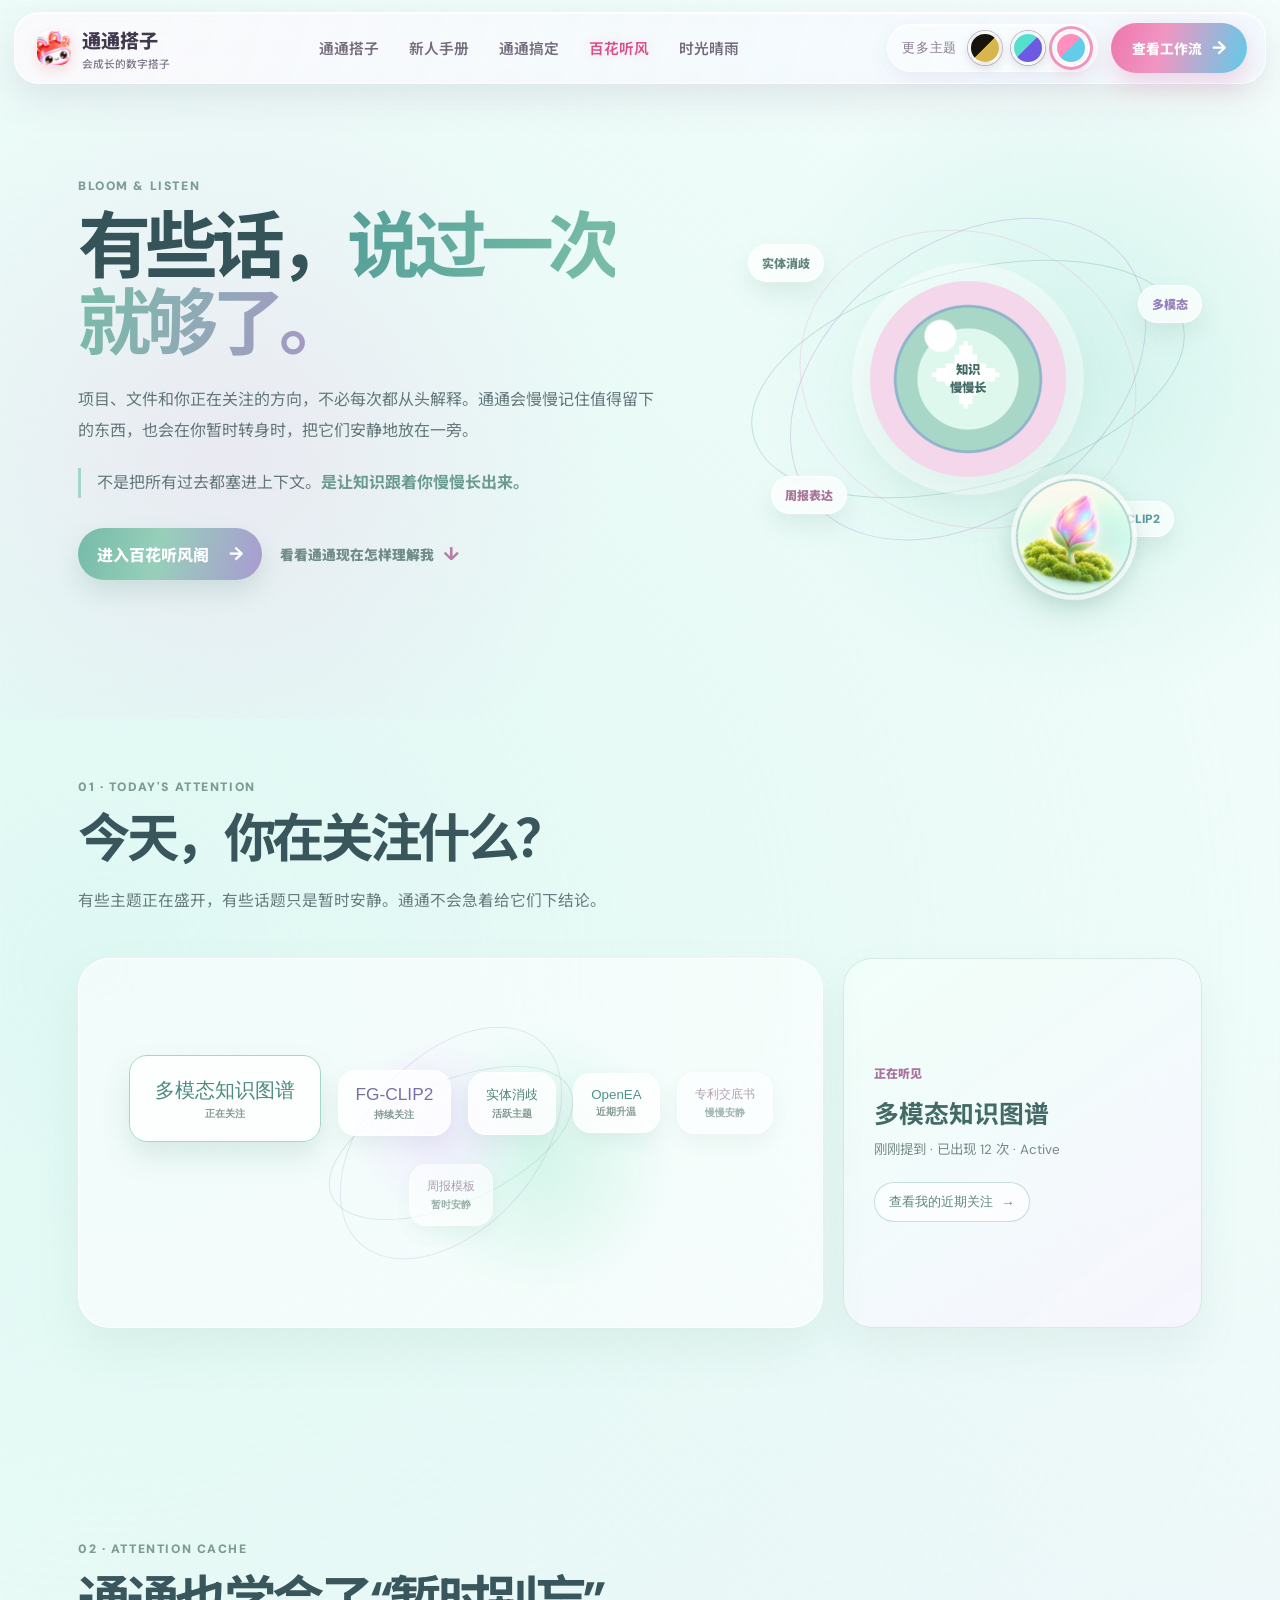
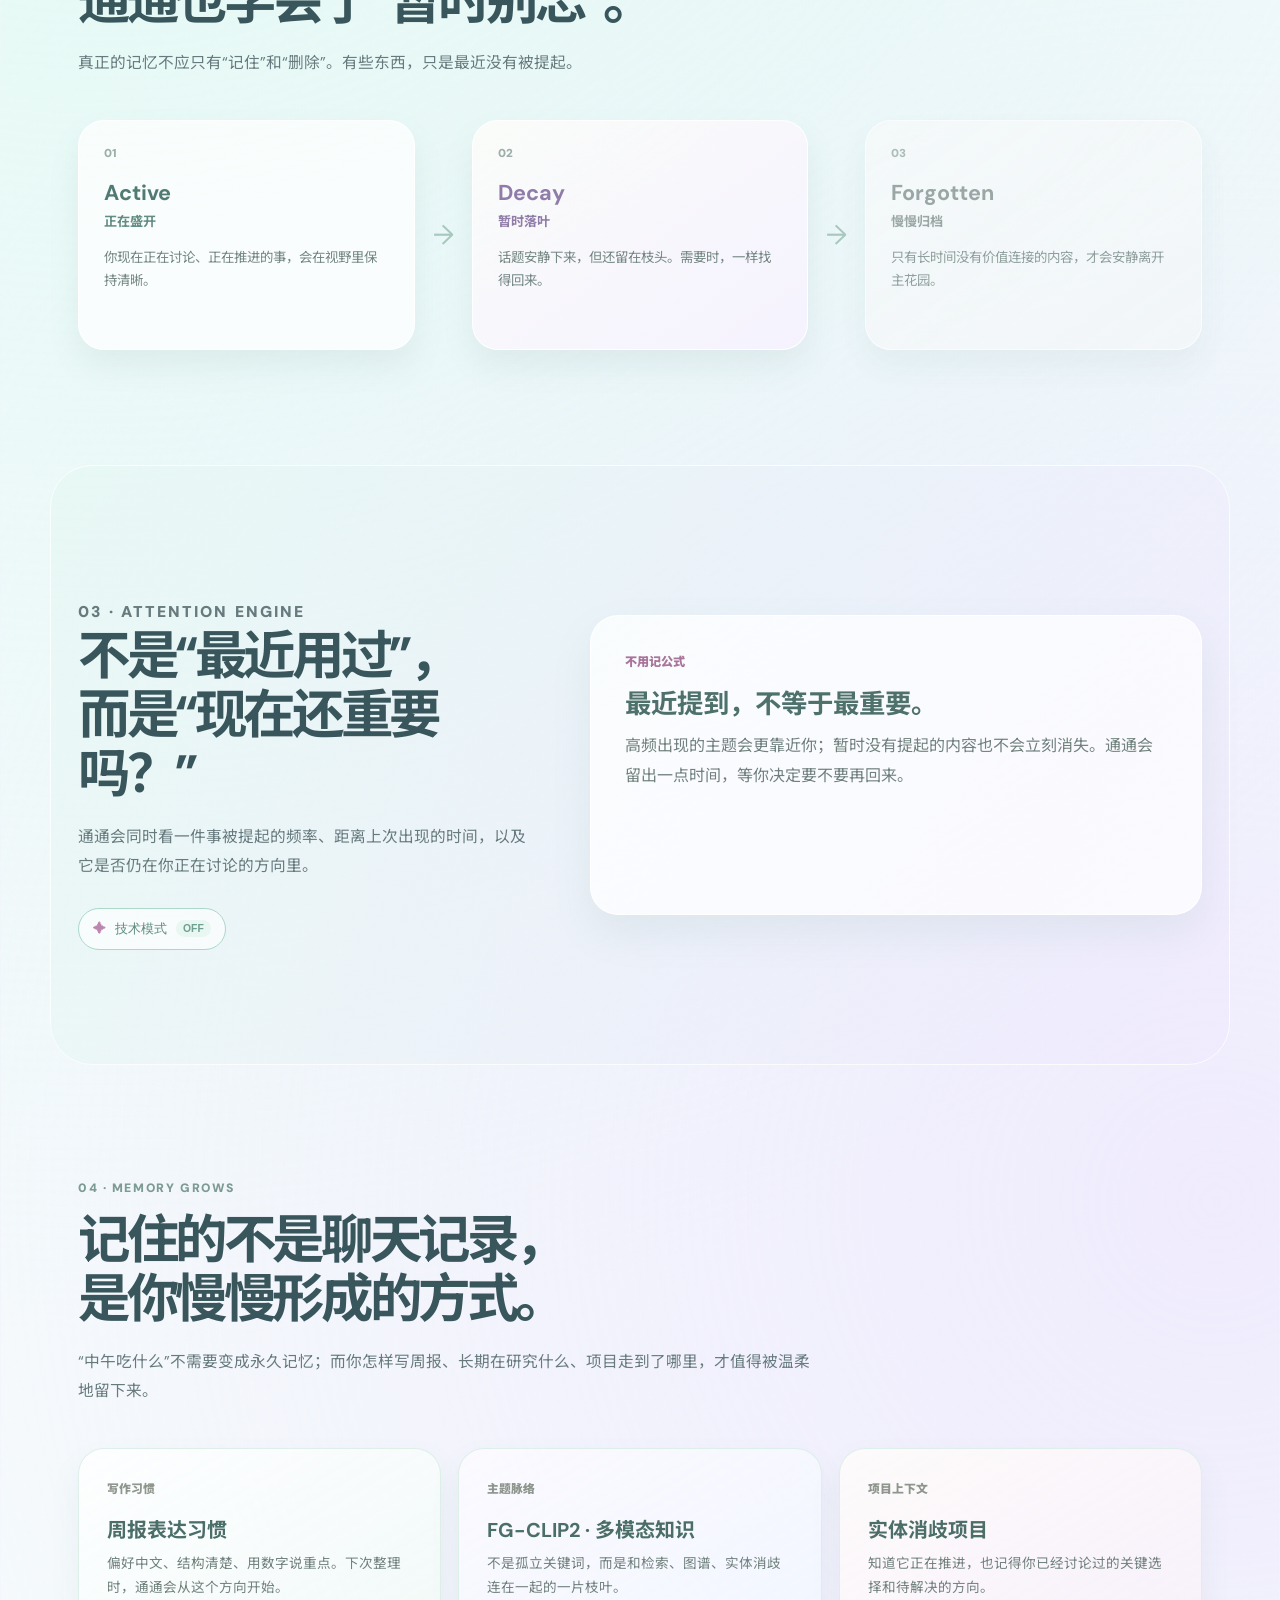
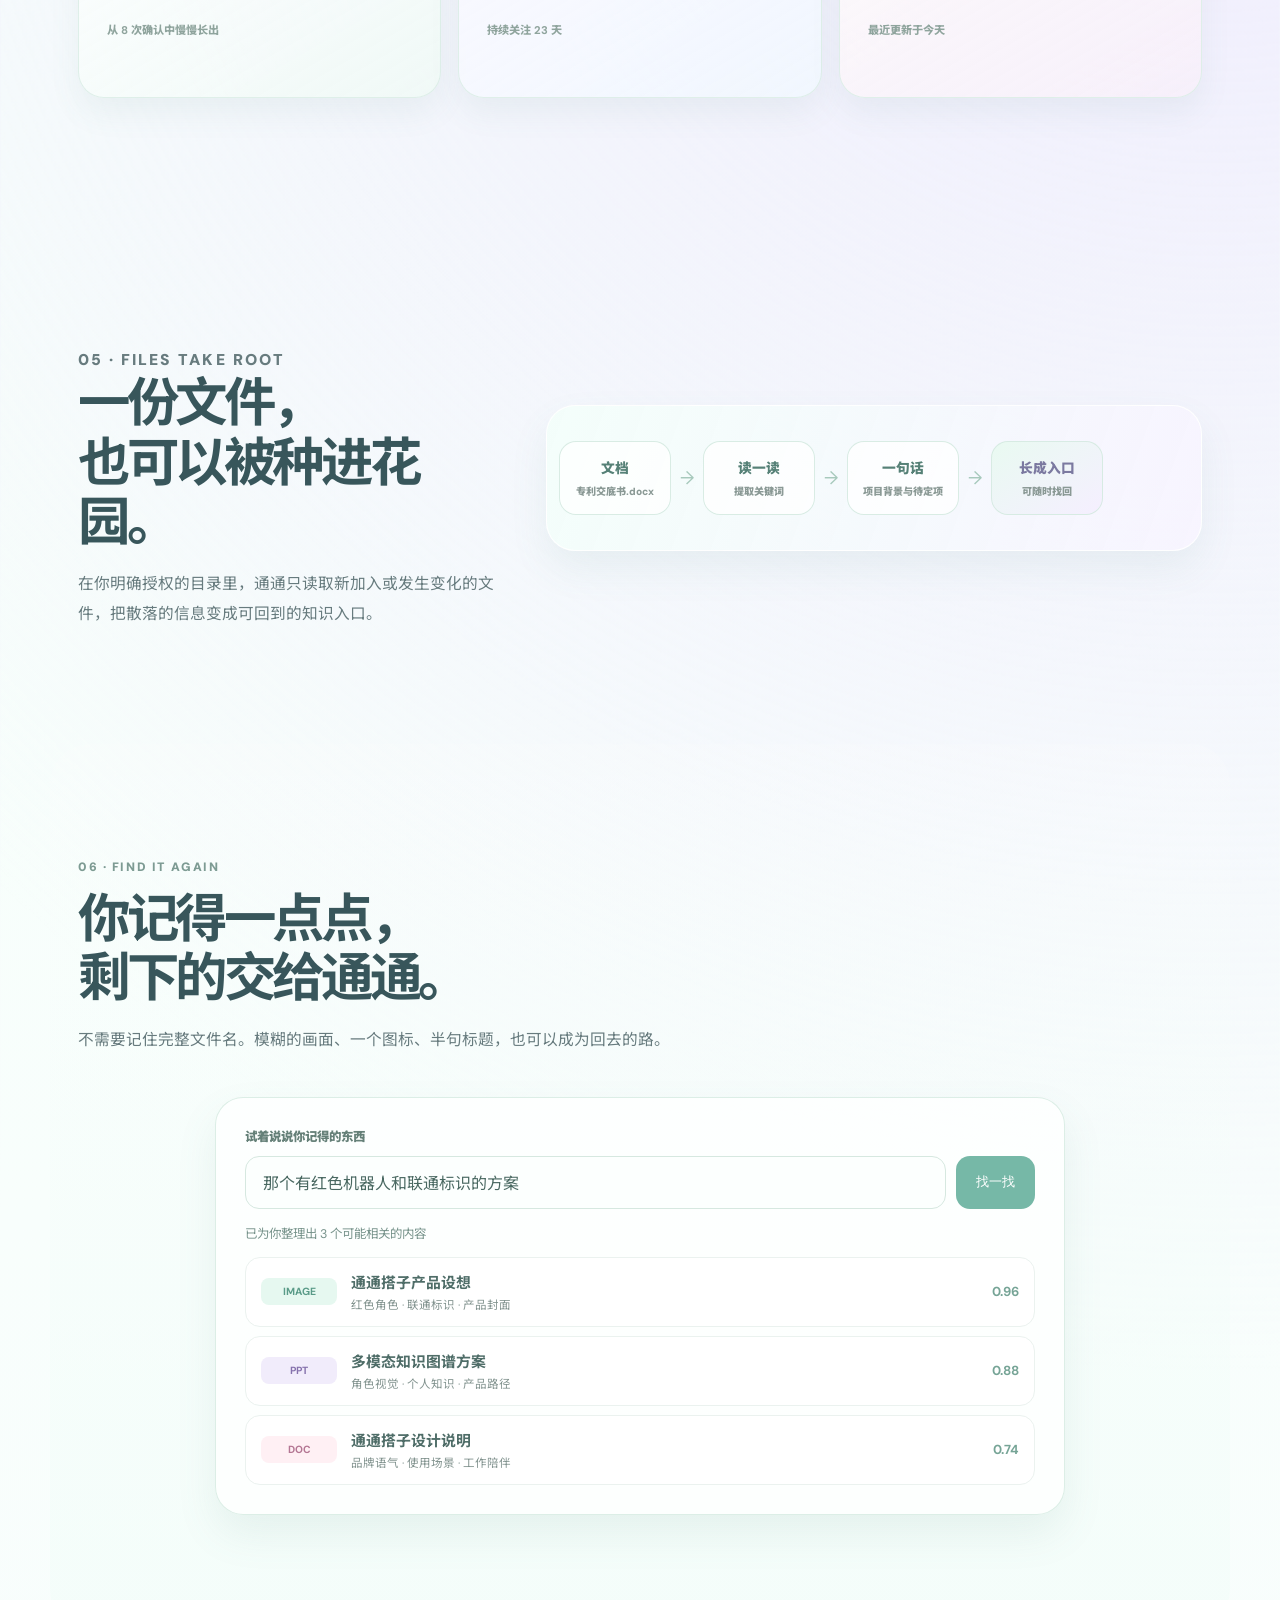
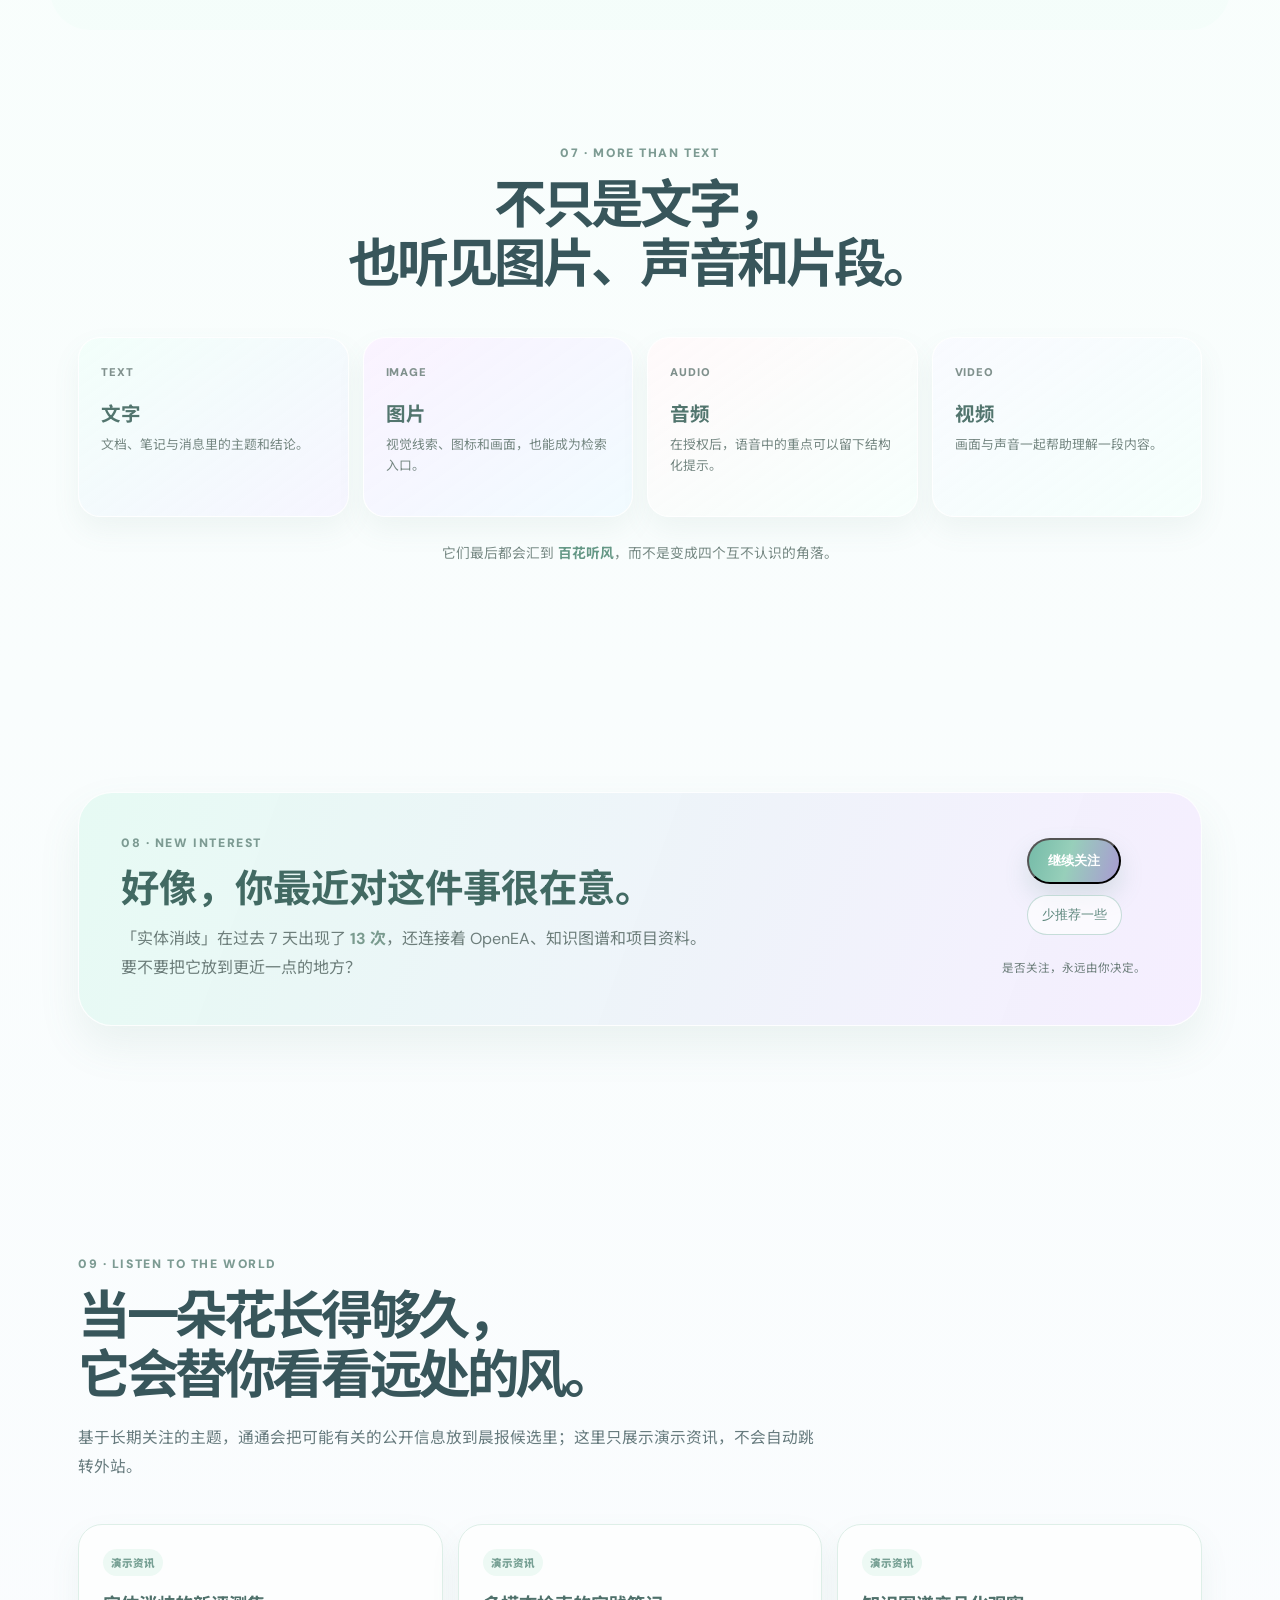
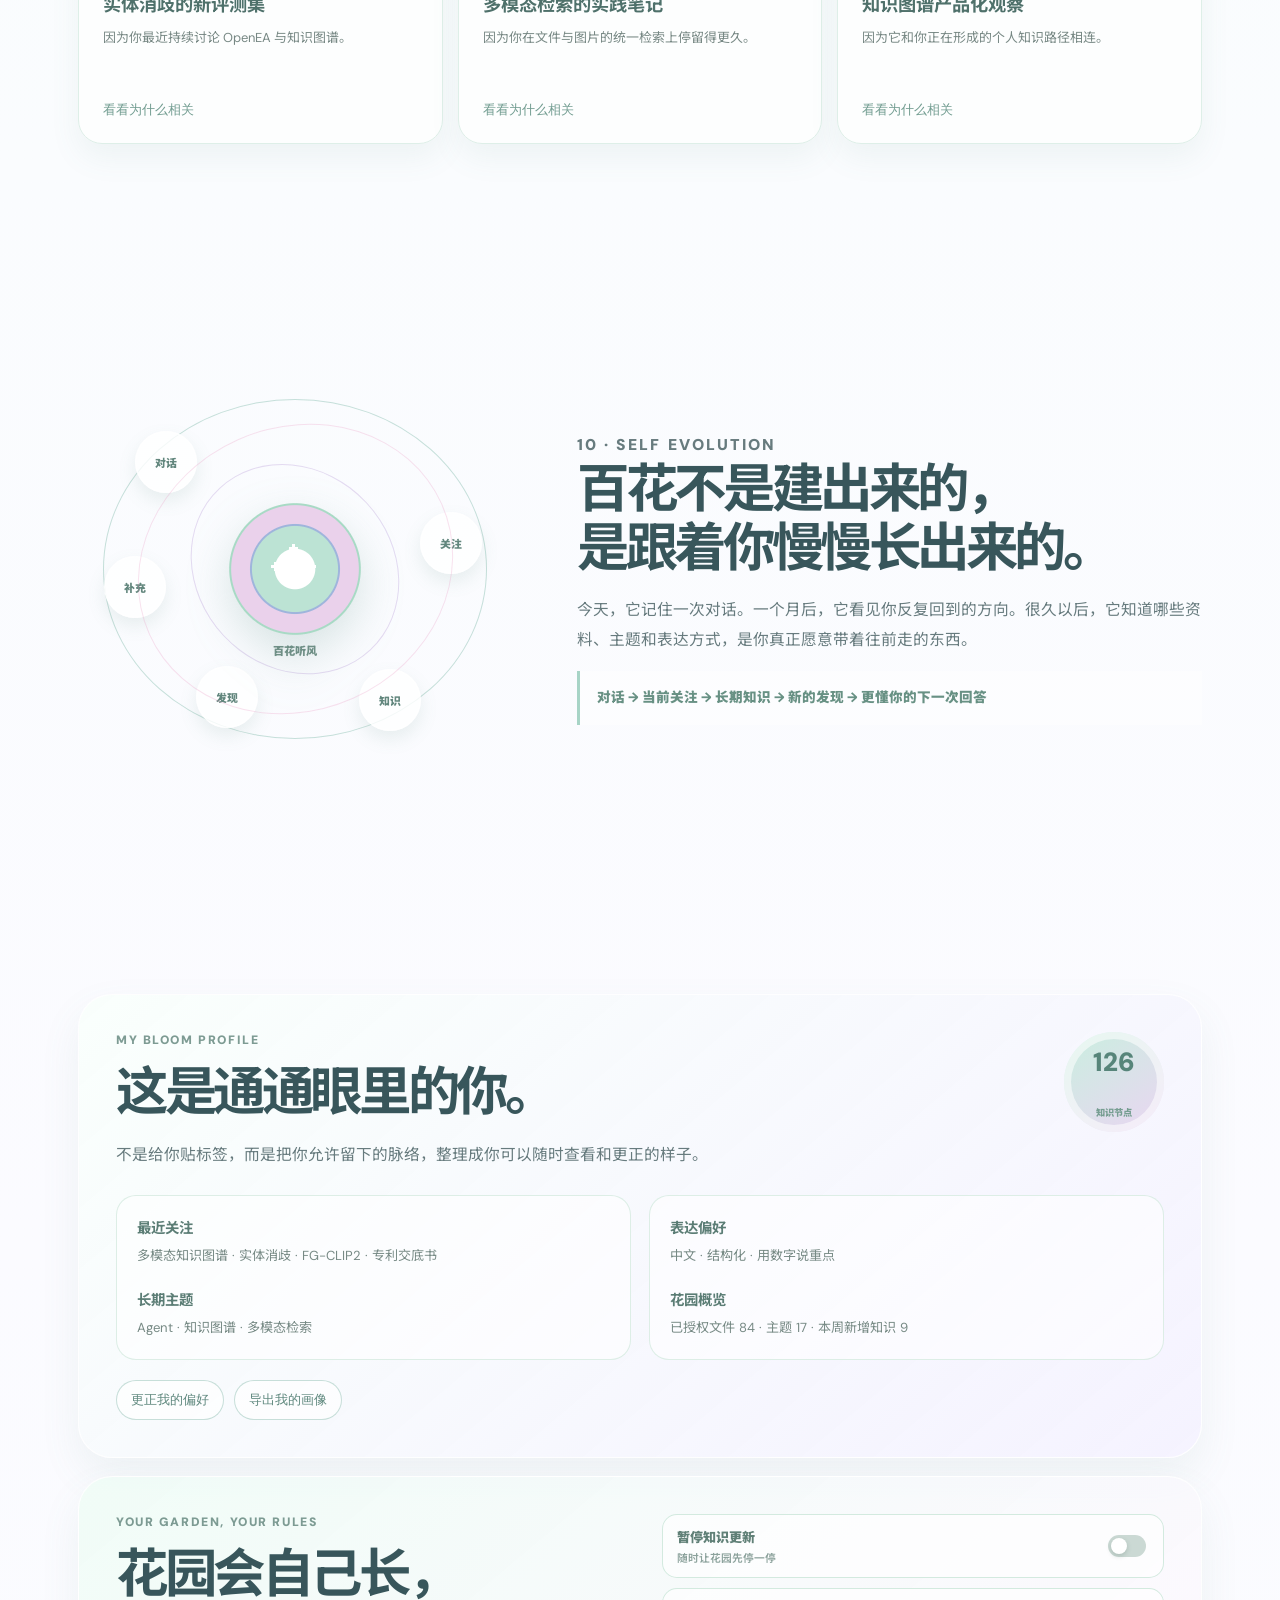
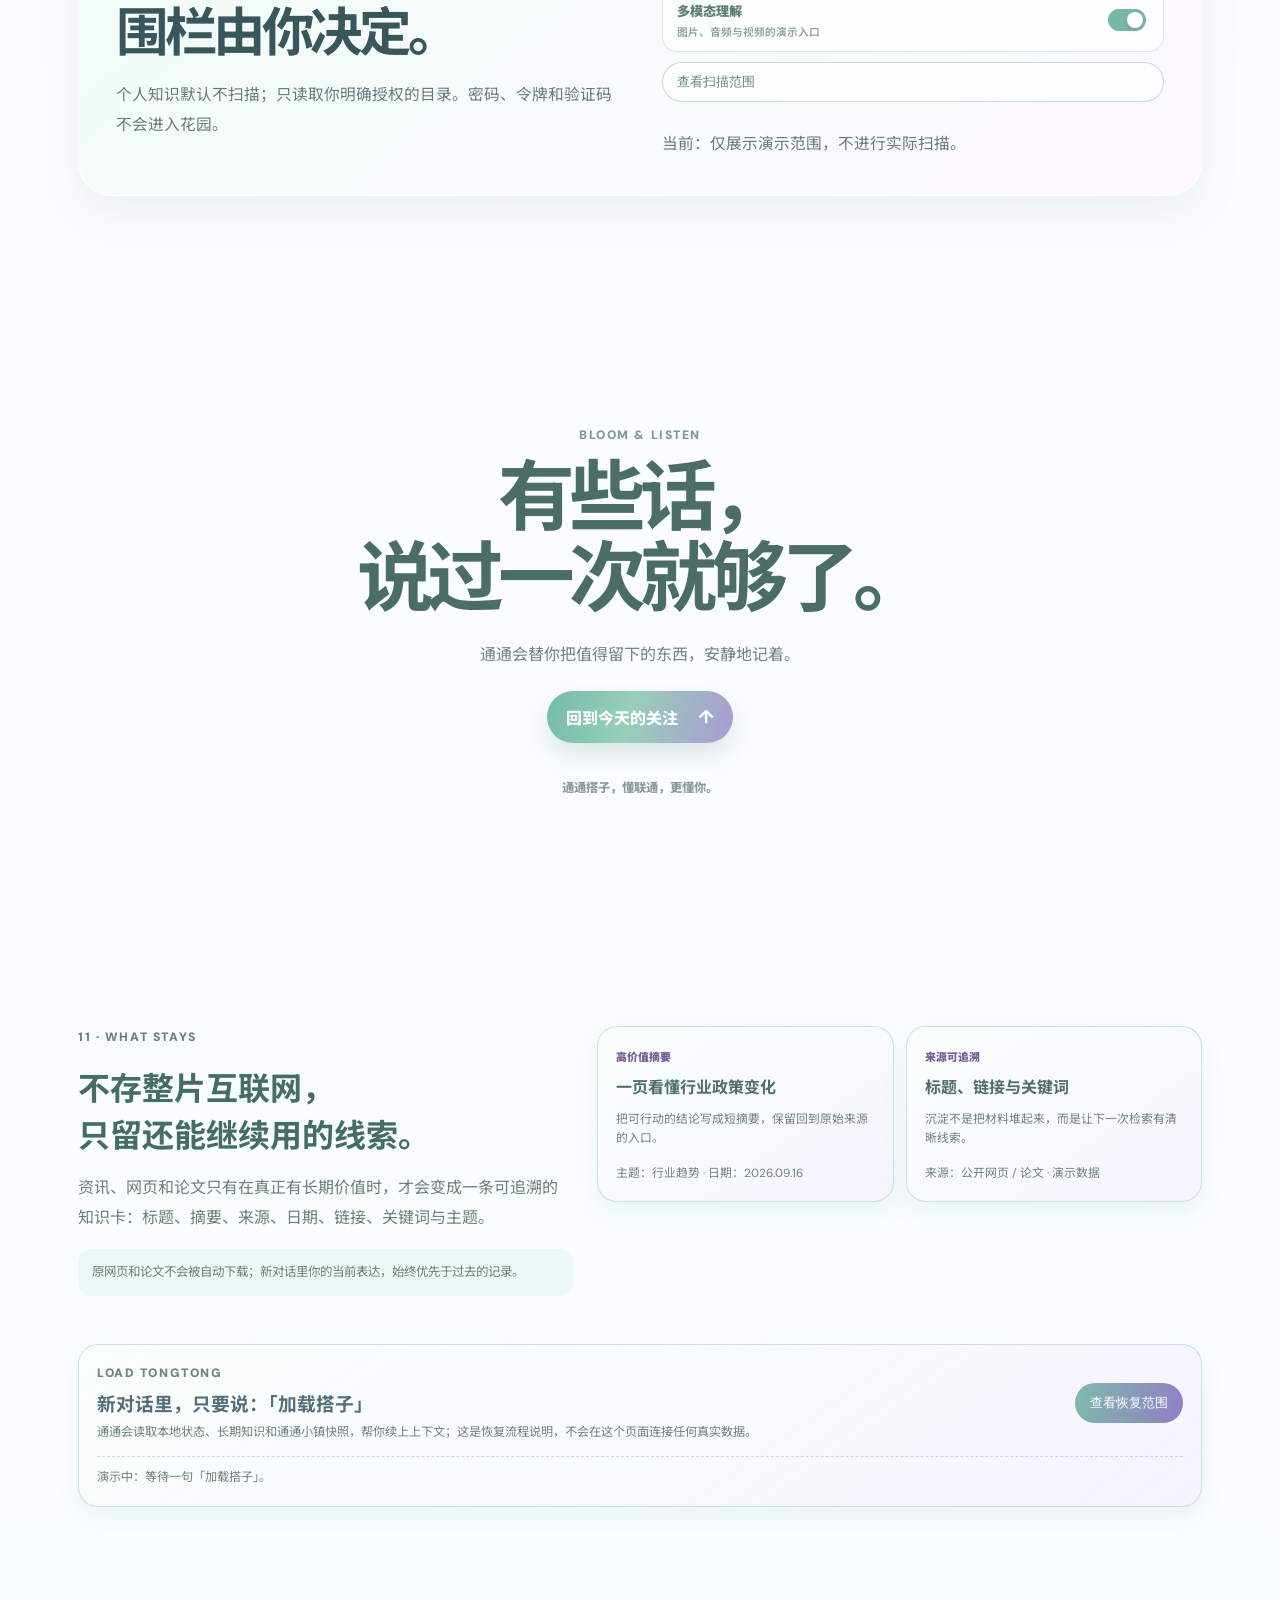
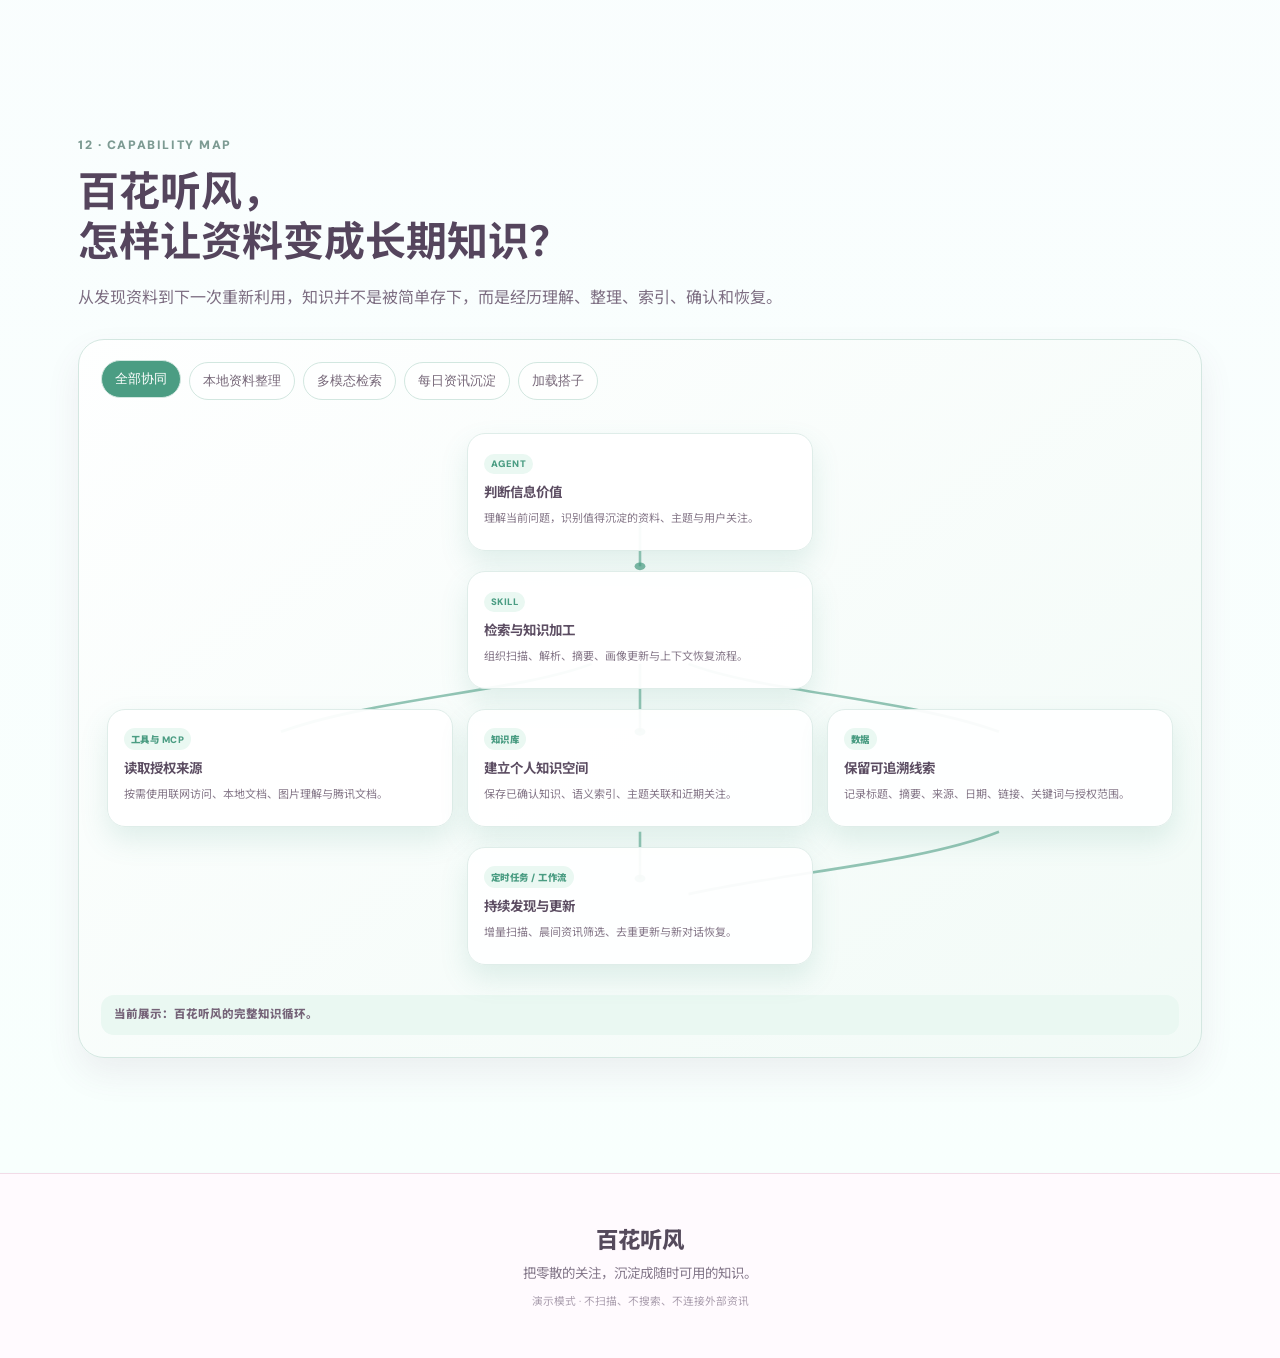
==== commit 80e9dfc7: "Add interactive capability maps across companion modules" ====
--- a/baihua-tingfeng.html
+++ b/baihua-tingfeng.html
@@ -93,6 +93,7 @@
 
     <section class="knowledge-closing"><p class="eyebrow">BLOOM &amp; LISTEN</p><h2>有些话，<br>说过一次就够了。</h2><p>通通会替你把值得留下的东西，安静地记着。</p><a class="primary" href="#today-attention">回到今天的关注 <span>↑</span></a><small>通通搭子，懂联通，更懂你。</small></section>
     <section class="knowledge-section retention-stop" id="knowledge-retention"><div class="retention-copy"><p class="section-index">11 · WHAT STAYS</p><h2>不存整片互联网，<br>只留还能继续用的线索。</h2><p>资讯、网页和论文只有在真正有长期价值时，才会变成一条可追溯的知识卡：标题、摘要、来源、日期、链接、关键词与主题。</p><p class="retention-note">原网页和论文不会被自动下载；新对话里你的当前表达，始终优先于过去的记录。</p></div><div class="retention-cards"><article><span>高价值摘要</span><h3>一页看懂行业政策变化</h3><p>把可行动的结论写成短摘要，保留回到原始来源的入口。</p><small>主题：行业趋势 · 日期：2026.09.16</small></article><article><span>来源可追溯</span><h3>标题、链接与关键词</h3><p>沉淀不是把材料堆起来，而是让下一次检索有清晰线索。</p><small>来源：公开网页 / 论文 · 演示数据</small></article></div><div class="load-companion-card"><div><p class="eyebrow">LOAD TONGTONG</p><h3>新对话里，只要说：「加载搭子」</h3><p>通通会读取本地状态、长期知识和通通小镇快照，帮你续上上下文；这是恢复流程说明，不会在这个页面连接任何真实数据。</p></div><button type="button" id="loadCompanionDemo">查看恢复范围</button><p id="loadCompanionFeedback" aria-live="polite">演示中：等待一句「加载搭子」。</p></div></section>
+    <section class="knowledge-section capability-section capability-knowledge" id="knowledge-capability-map"><div class="capability-section-head"><p class="section-index">12 · CAPABILITY MAP</p><h2>百花听风，<br>怎样让资料变成长期知识？</h2><p>从发现资料到下一次重新利用，知识并不是被简单存下，而是经历理解、整理、索引、确认和恢复。</p></div><div class="capability-map" data-capability-map><div class="capability-topics" aria-label="选择百花听风功能"><button class="is-active" type="button" data-capability-targets="all">全部协同</button><button type="button" data-capability-targets="agent,skill,tool,knowledge,data">本地资料整理</button><button type="button" data-capability-targets="agent,skill,tool,knowledge">多模态检索</button><button type="button" data-capability-targets="agent,skill,tool,knowledge,data,workflow">每日资讯沉淀</button><button type="button" data-capability-targets="agent,skill,knowledge,data">加载搭子</button></div><div class="capability-flow"><article data-capability-node="agent"><span>AGENT</span><b>判断信息价值</b><p>理解当前问题，识别值得沉淀的资料、主题与用户关注。</p></article><article data-capability-node="skill"><span>SKILL</span><b>检索与知识加工</b><p>组织扫描、解析、摘要、画像更新与上下文恢复流程。</p></article><article data-capability-node="tool"><span>工具与 MCP</span><b>读取授权来源</b><p>按需使用联网访问、本地文档、图片理解与腾讯文档。</p></article><article data-capability-node="knowledge"><span>知识库</span><b>建立个人知识空间</b><p>保存已确认知识、语义索引、主题关联和近期关注。</p></article><article data-capability-node="data"><span>数据</span><b>保留可追溯线索</b><p>记录标题、摘要、来源、日期、链接、关键词与授权范围。</p></article><article data-capability-node="workflow"><span>定时任务 / 工作流</span><b>持续发现与更新</b><p>增量扫描、晨间资讯筛选、去重更新与新对话恢复。</p></article></div><p class="capability-map-feedback" aria-live="polite">当前展示：百花听风的完整知识循环。</p></div></section>
   </main>
   <footer><span>百花听风</span><p>把零散的关注，沉淀成随时可用的知识。</p><small>演示模式 · 不扫描、不搜索、不连接外部资讯</small></footer>
   <dialog id="themeDialog"><div class="dialog-head"><div><p class="eyebrow">TONGTONG THEME</p><h2 id="themeDialogTitle">绯苏主题</h2></div><button id="closeThemes" aria-label="关闭主题画廊">×</button></div><div class="theme-gallery is-single"></div></dialog>
--- a/theme-enhancements.css
+++ b/theme-enhancements.css
@@ -135,7 +135,7 @@
 .author-button{display:inline-flex;align-items:center;gap:12px;min-width:152px;justify-content:center;padding:13px 19px;border:2px solid transparent;border-radius:999px;background:linear-gradient(rgba(255,255,255,.35),rgba(255,255,255,.35)) padding-box,linear-gradient(110deg,#ee6ea5,#f9bfd6 48%,#66cde7) border-box;color:#665a71;font:800 .92rem/1 inherit;cursor:pointer;box-shadow:0 10px 24px rgba(121,77,117,.12);backdrop-filter:blur(7px);transition:transform .22s ease,box-shadow .22s ease}
 .author-button:hover,.author-button:focus-visible{transform:translateY(-3px);box-shadow:0 15px 29px rgba(205,77,142,.22);outline:none}
 .author-button span{color:#df6298;font-size:1.05rem}.download-note{margin:14px 0 0;color:#7d7084;font-size:.75rem;font-weight:700;letter-spacing:.03em}
-.author-dialog{position:relative;width:min(440px,90vw);padding:34px;border:1px solid rgba(255,255,255,.88);border-radius:28px;background:linear-gradient(145deg,rgba(255,246,251,.98),rgba(242,250,255,.98));text-align:center}.author-dialog h2{margin:0 0 11px;color:#51465b;font-size:1.75rem}.author-dialog p:not(.eyebrow){margin:0 0 21px;color:#796d80;line-height:1.7}.author-dialog a{display:inline-block;padding:12px 17px;border-radius:999px;background:rgba(255,255,255,.72);color:#d6508c;font-weight:800;text-decoration:none;box-shadow:0 8px 18px rgba(192,90,142,.13)}.dialog-close{position:absolute;right:15px;top:14px;width:32px;height:32px;border:0;border-radius:50%;background:rgba(255,255,255,.7);color:#785f71;font-size:1.35rem;cursor:pointer}
+.author-dialog{position:relative;width:min(440px,90vw);padding:34px;border:1px solid rgba(255,255,255,.88);border-radius:28px;background:linear-gradient(145deg,rgba(255,246,251,.98),rgba(242,250,255,.98));text-align:center}.author-dialog h2{margin:0 0 11px;color:#51465b;font-size:1.75rem}.author-dialog p:not(.eyebrow){margin:0 0 21px;color:#796d80;line-height:1.7}.author-dialog .masked-contact{display:inline-block;padding:12px 17px;border-radius:999px;background:rgba(255,255,255,.72);color:#d6508c;font-weight:800;box-shadow:0 8px 18px rgba(192,90,142,.13)}.dialog-close{position:absolute;right:15px;top:14px;width:32px;height:32px;border:0;border-radius:50%;background:rgba(255,255,255,.7);color:#785f71;font-size:1.35rem;cursor:pointer}
 @media(max-width:680px){.home-actions{justify-content:center}.download-button,.author-button{min-width:0}.download-note{text-align:center}}
 
 /* Lower the complete hero composition while keeping its internal balance. */
@@ -223,6 +223,50 @@
 @media(max-width:980px){.page-guide .garden-week{grid-template-columns:repeat(6,minmax(74px,1fr))}}
 @media(max-width:580px){.page-guide .guide-title-image{margin-bottom:8px}.page-guide .guide-title-image img{width:min(100%,430px)}}
 
+/* Newcomer overview: connect work, knowledge and companionship into one long-term loop. */
+.page-guide .companion-overview{padding:34px;border:1px solid rgba(229,186,216,.66);border-radius:30px;background:linear-gradient(145deg,rgba(255,247,252,.92),rgba(247,244,255,.88) 52%,rgba(239,250,255,.9));box-shadow:0 18px 42px rgba(154,91,137,.1)}
+.page-guide .companion-overview:after{display:none}
+.page-guide .companion-overview-head{display:grid;grid-template-columns:minmax(0,1.15fr) minmax(260px,.85fr);gap:38px;align-items:end}
+.page-guide .companion-overview-head h2{max-width:720px;margin:12px 0 0;color:#4e4057;font-size:clamp(1.8rem,3vw,2.7rem);line-height:1.28}
+.page-guide .companion-overview-head>p{margin:0;padding:17px 19px;border-left:3px solid #e96a9f;border-radius:0 17px 17px 0;background:rgba(255,255,255,.58);color:#7d6d82;font-size:.86rem;line-height:1.82}
+.page-guide .companion-system-grid{display:grid;grid-template-columns:repeat(3,minmax(0,1fr));gap:13px;margin-top:30px}
+.page-guide .companion-system-grid article{position:relative;overflow:hidden;min-height:330px;padding:22px 20px 19px;border:1px solid rgba(255,255,255,.9);border-radius:23px;background:rgba(255,255,255,.72);box-shadow:0 12px 26px rgba(132,88,127,.08)}
+.page-guide .companion-system-grid article:before{content:"";position:absolute;left:0;right:0;top:0;height:4px;background:var(--system-accent)}
+.page-guide .companion-system-grid .system-work{--system-accent:linear-gradient(90deg,#e967a0,#f2a4c7)}
+.page-guide .companion-system-grid .system-knowledge{--system-accent:linear-gradient(90deg,#69bfa3,#8dd9c5)}
+.page-guide .companion-system-grid .system-growth{--system-accent:linear-gradient(90deg,#8f83da,#69cce3)}
+.page-guide .system-index{color:#a7859f;font-size:.68rem;font-weight:900;letter-spacing:.09em}
+.page-guide .system-icon{display:grid;place-items:center;width:42px;height:42px;margin:16px 0 14px;border-radius:14px;background:linear-gradient(135deg,#ffe6f3,#eaf8ff);color:#d65f96;font-size:1.15rem;font-weight:900}
+.page-guide .system-knowledge .system-icon{background:linear-gradient(135deg,#e9faf4,#f1efff);color:#4fa78c}
+.page-guide .system-growth .system-icon{background:linear-gradient(135deg,#f1ebff,#e9faff);color:#7a70c7}
+.page-guide .companion-system-grid h3{margin:0;color:#55445d;font-size:1.25rem}
+.page-guide .companion-system-grid b{display:block;margin-top:5px;color:#c75a8e;font-size:.82rem}
+.page-guide .system-knowledge b{color:#438c76}.page-guide .system-growth b{color:#7167b7}
+.page-guide .companion-system-grid p{margin:14px 0 18px;color:#7c6e80;font-size:.79rem;line-height:1.72}
+.page-guide .companion-system-grid a{position:absolute;left:20px;bottom:20px;color:#bd5687;font-size:.73rem;font-weight:900;text-decoration:none}
+.page-guide .system-knowledge a{color:#438c76}.page-guide .system-growth a{color:#7167b7}
+.page-guide .companion-system-grid a span{display:inline-block;margin-left:5px;transition:transform .2s ease}
+.page-guide .companion-system-grid a:hover span,.page-guide .companion-system-grid a:focus-visible span{transform:translateX(4px)}
+.page-guide .companion-loop{display:grid;grid-template-columns:230px 1fr;gap:23px;align-items:center;margin-top:17px;padding:20px;border:1px solid rgba(222,188,217,.64);border-radius:22px;background:rgba(255,255,255,.63)}
+.page-guide .loop-label span,.page-guide .loop-label b{display:block}.page-guide .loop-label span{color:#d45d94;font-size:.65rem;font-weight:900;letter-spacing:.13em}.page-guide .loop-label b{margin-top:7px;color:#594a61;font-size:.92rem;line-height:1.5}
+.page-guide .companion-loop ol{display:grid;grid-template-columns:repeat(4,1fr);gap:0;margin:0;padding:0;list-style:none}
+.page-guide .companion-loop li{position:relative;min-width:0;padding:8px 18px 8px 15px}
+.page-guide .companion-loop li:not(:last-child):after{content:"→";position:absolute;right:-4px;top:28px;color:#cd83aa;font-weight:900}
+.page-guide .companion-loop li span,.page-guide .companion-loop li b,.page-guide .companion-loop li small{display:block}.page-guide .companion-loop li span{color:#c995b2;font-size:.64rem;font-weight:900}.page-guide .companion-loop li b{margin-top:5px;color:#5c4d63;font-size:.8rem}.page-guide .companion-loop li small{margin-top:3px;color:#8a7b8e;font-size:.66rem;line-height:1.45}
+.page-guide .companion-overview>blockquote{margin-bottom:0}
+@media(max-width:900px){.page-guide .companion-overview-head{grid-template-columns:1fr;gap:18px}.page-guide .companion-system-grid{grid-template-columns:1fr}.page-guide .companion-system-grid article{min-height:260px}.page-guide .companion-loop{grid-template-columns:1fr}.page-guide .companion-loop ol{grid-template-columns:repeat(4,1fr)}}
+@media(max-width:620px){.page-guide .companion-overview{padding:24px 18px}.page-guide .companion-loop ol{grid-template-columns:1fr}.page-guide .companion-loop li{padding:8px 8px 13px 35px}.page-guide .companion-loop li:not(:last-child):after{content:"↓";left:10px;right:auto;top:29px}.page-guide .companion-system-grid article{min-height:285px}}
+
+/* Capability maps: show how Agent, Skill, tools, knowledge, data and workflows collaborate. */
+.capability-foundation{margin-top:17px;padding:22px;border:1px solid rgba(217,184,213,.66);border-radius:22px;background:rgba(255,255,255,.68)}
+.capability-foundation-head{display:grid;grid-template-columns:190px 1fr;gap:5px 22px;align-items:center}.capability-foundation-head span{color:#d25a92;font-size:.65rem;font-weight:900;letter-spacing:.12em}.capability-foundation-head b{color:#57485f;font-size:.92rem}.capability-foundation-head p{grid-column:2;margin:0;color:#89798d;font-size:.72rem;line-height:1.55}
+.capability-foundation ol{display:grid;grid-template-columns:repeat(6,1fr);gap:9px;margin:18px 0 0;padding:0;list-style:none}.capability-foundation li{position:relative;min-height:112px;padding:13px 12px;border-radius:15px;background:linear-gradient(145deg,#fff9fc,#f2f9ff)}.capability-foundation li:not(:last-child):after{content:"→";position:absolute;right:-9px;top:46px;z-index:2;color:#ca79a4;font-weight:900}.capability-foundation li span,.capability-foundation li b,.capability-foundation li small{display:block}.capability-foundation li span{color:#c890af;font-size:.6rem;font-weight:900}.capability-foundation li b{margin-top:8px;color:#5d4d64;font-size:.73rem}.capability-foundation li small{margin-top:5px;color:#8b7c8f;font-size:.64rem;line-height:1.45}.capability-foundation-links{display:flex;flex-wrap:wrap;gap:8px;margin-top:13px}.capability-foundation-links a{padding:7px 10px;border-radius:999px;background:#fff;color:#aa5881;font-size:.68rem;font-weight:900;text-decoration:none;box-shadow:0 5px 13px rgba(142,94,130,.08)}
+.capability-section{--cap-accent:#d85f98;--cap-soft:#fff0f7;position:relative}.capability-knowledge{--cap-accent:#4b9d83;--cap-soft:#eaf8f2}.capability-growth{--cap-accent:#786bc2;--cap-soft:#f0edff}.capability-section-head{max-width:760px}.capability-section-head h2{margin:10px 0 12px;color:#55455d;font-size:clamp(1.9rem,3.2vw,3rem);line-height:1.22}.capability-section-head>p:last-child{color:#7d6e82;line-height:1.8}.capability-map{margin-top:26px;padding:22px;border:1px solid color-mix(in srgb,var(--cap-accent) 24%,white);border-radius:26px;background:linear-gradient(145deg,rgba(255,255,255,.86),color-mix(in srgb,var(--cap-soft) 62%,white));box-shadow:0 16px 34px rgba(115,81,113,.09)}
+.capability-topics{display:flex;flex-wrap:wrap;gap:8px}.capability-topics button{padding:9px 13px;border:1px solid color-mix(in srgb,var(--cap-accent) 25%,white);border-radius:999px;background:rgba(255,255,255,.78);color:#766778;font:800 .75rem/1 inherit;cursor:pointer;transition:transform .2s ease,background .2s ease,color .2s ease}.capability-topics button:hover,.capability-topics button:focus-visible,.capability-topics button.is-active{outline:none;background:var(--cap-accent);color:#fff;transform:translateY(-2px)}
+.capability-flow{position:relative;display:grid;grid-template-columns:repeat(6,minmax(0,1fr));grid-template-rows:repeat(4,minmax(118px,auto));gap:20px 14px;margin-top:18px;padding:15px 6px}.capability-flow article{position:relative;z-index:2;min-height:118px;padding:17px 16px;border:1px solid color-mix(in srgb,var(--cap-accent) 18%,white);border-radius:18px;background:rgba(255,255,255,.94);box-shadow:0 10px 23px rgba(116,81,112,.09);transition:opacity .25s ease,filter .25s ease,transform .25s ease,box-shadow .25s ease}.capability-flow article[data-capability-node="agent"]{grid-column:3/5;grid-row:1}.capability-flow article[data-capability-node="skill"]{grid-column:3/5;grid-row:2}.capability-flow article[data-capability-node="tool"]{grid-column:1/3;grid-row:3}.capability-flow article[data-capability-node="knowledge"]{grid-column:3/5;grid-row:3}.capability-flow article[data-capability-node="data"]{grid-column:5/7;grid-row:3}.capability-flow article[data-capability-node="workflow"]{grid-column:3/5;grid-row:4}.capability-flow article:not(.is-muted){box-shadow:0 13px 28px color-mix(in srgb,var(--cap-accent) 15%,transparent)}.capability-flow article.is-muted{opacity:.25;filter:grayscale(.7);transform:scale(.96)}.capability-flow span{display:inline-block;padding:4px 7px;border-radius:999px;background:var(--cap-soft);color:var(--cap-accent);font-size:.59rem;font-weight:900;letter-spacing:.05em}.capability-flow b{display:block;margin-top:10px;color:#5c4d62;font-size:.84rem;line-height:1.4}.capability-flow p{margin:7px 0 0;color:#857788;font-size:.69rem;line-height:1.58}.capability-graph-lines{position:absolute;inset:0;z-index:1;width:100%;height:100%;overflow:visible;pointer-events:none}.capability-graph-lines path{fill:none;stroke:var(--cap-accent);stroke-width:2;vector-effect:non-scaling-stroke;opacity:.58;transition:opacity .25s ease,stroke-width .25s ease}.capability-graph-lines path:not(.is-muted){stroke-width:2.6}.capability-graph-lines path.is-muted{opacity:.09}.capability-graph-lines circle{fill:var(--cap-accent);opacity:.72}.capability-map-feedback{margin:15px 0 0;padding:11px 13px;border-radius:13px;background:var(--cap-soft);color:#756378;font-size:.72rem;font-weight:800;line-height:1.55}
+@media(max-width:1000px){.capability-foundation ol{grid-template-columns:repeat(3,1fr)}.capability-foundation li:nth-child(3):after{content:"↓";right:50%;top:auto;bottom:-13px}.capability-foundation li:nth-child(4):before{content:"←";position:absolute;left:-9px;top:46px;color:#ca79a4;font-weight:900}.capability-flow{grid-template-rows:repeat(4,minmax(130px,auto))}}
+@media(max-width:620px){.capability-foundation-head{grid-template-columns:1fr}.capability-foundation-head p{grid-column:auto}.capability-foundation ol{grid-template-columns:1fr}.capability-foundation li{min-height:0}.capability-foundation li:not(:last-child):after{content:"↓";left:50%;right:auto;top:auto;bottom:-12px}.capability-foundation li:nth-child(4):before{display:none}.capability-map{padding:17px}.capability-topics{display:grid;grid-template-columns:1fr 1fr}.capability-topics button:first-child{grid-column:1/-1}.capability-flow{display:flex;flex-direction:column;gap:16px;padding:7px 0}.capability-flow article{min-height:0}.capability-flow article:not(:last-of-type):after{content:"↓";position:absolute;left:50%;bottom:-18px;color:var(--cap-accent);font-weight:900}.capability-graph-lines{display:none}}
+
 /* Keep the shared hero artwork inside the deployable static-site bundle. */
 .hero-scene:after{background-image:radial-gradient(circle at 24% 35%,rgba(255,255,255,.78),transparent 31%),url('assets/shared/email/tongtong-report-top.png')}
 
